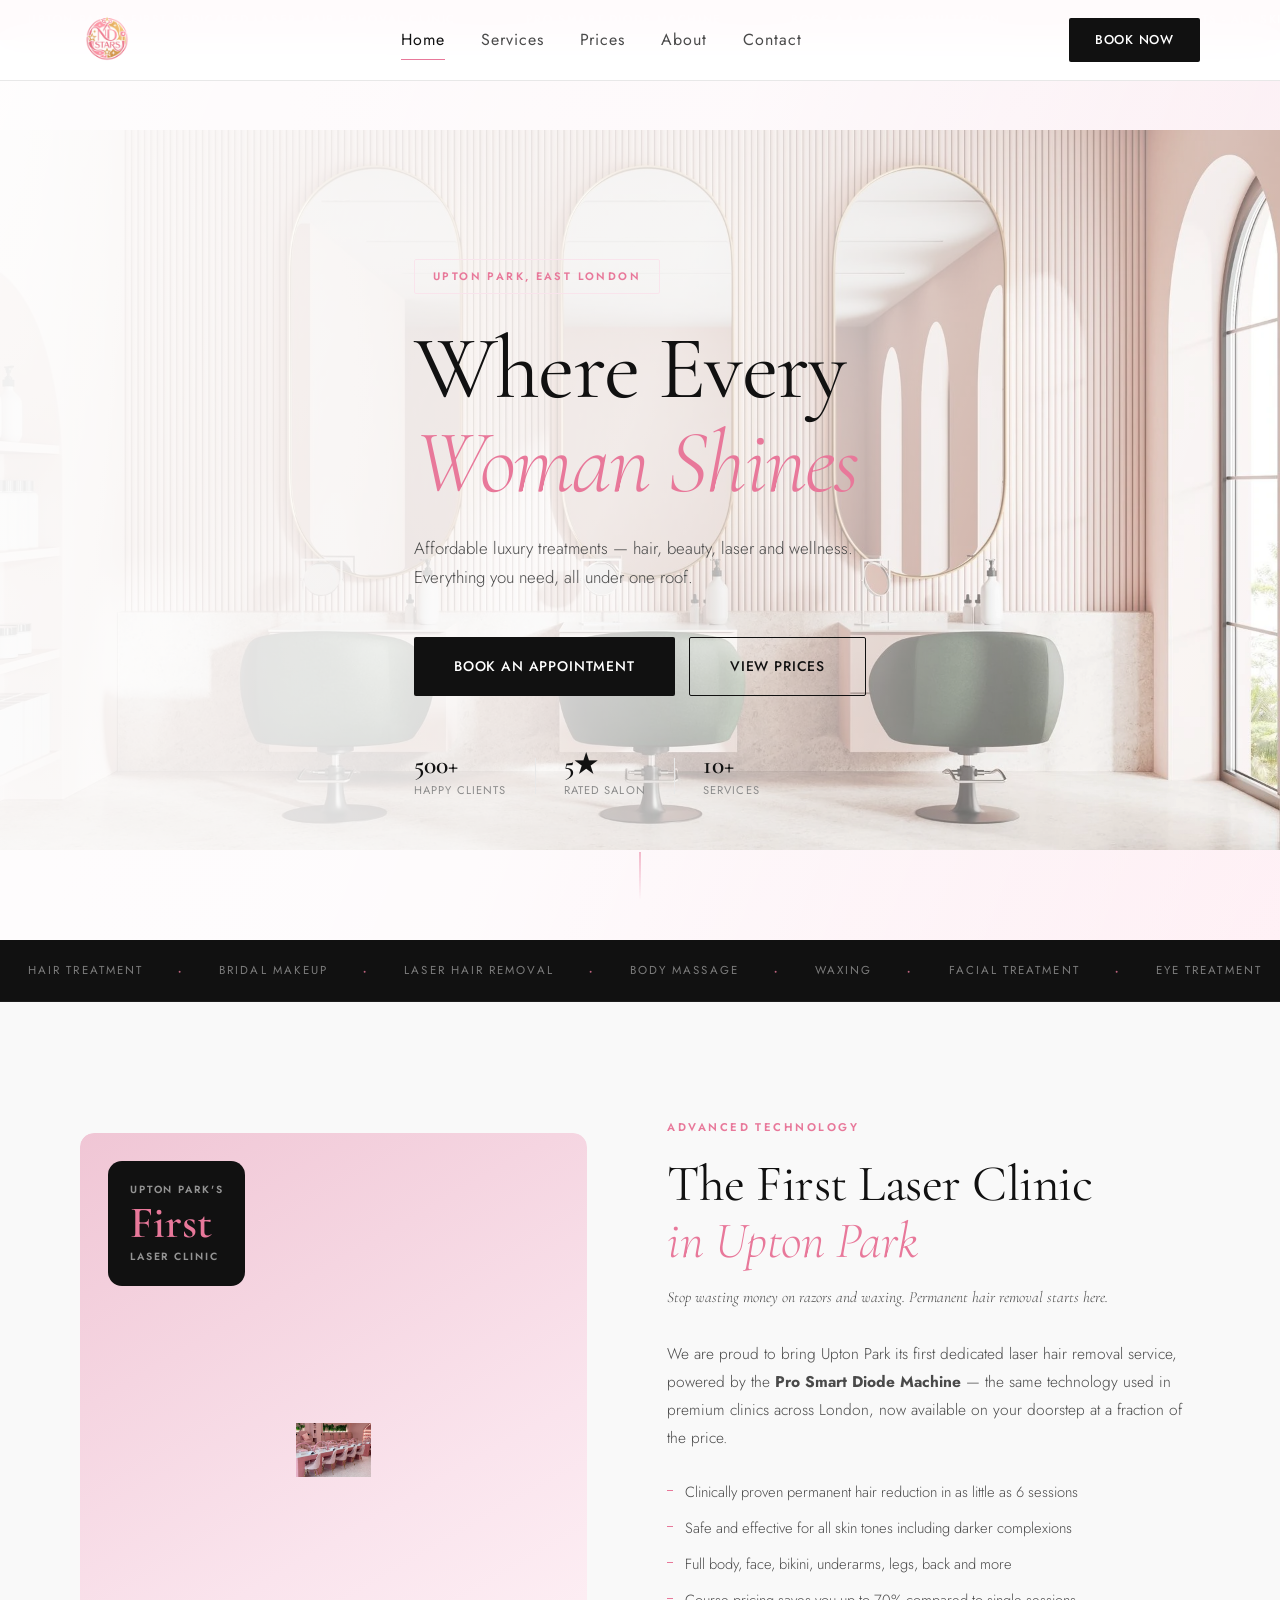
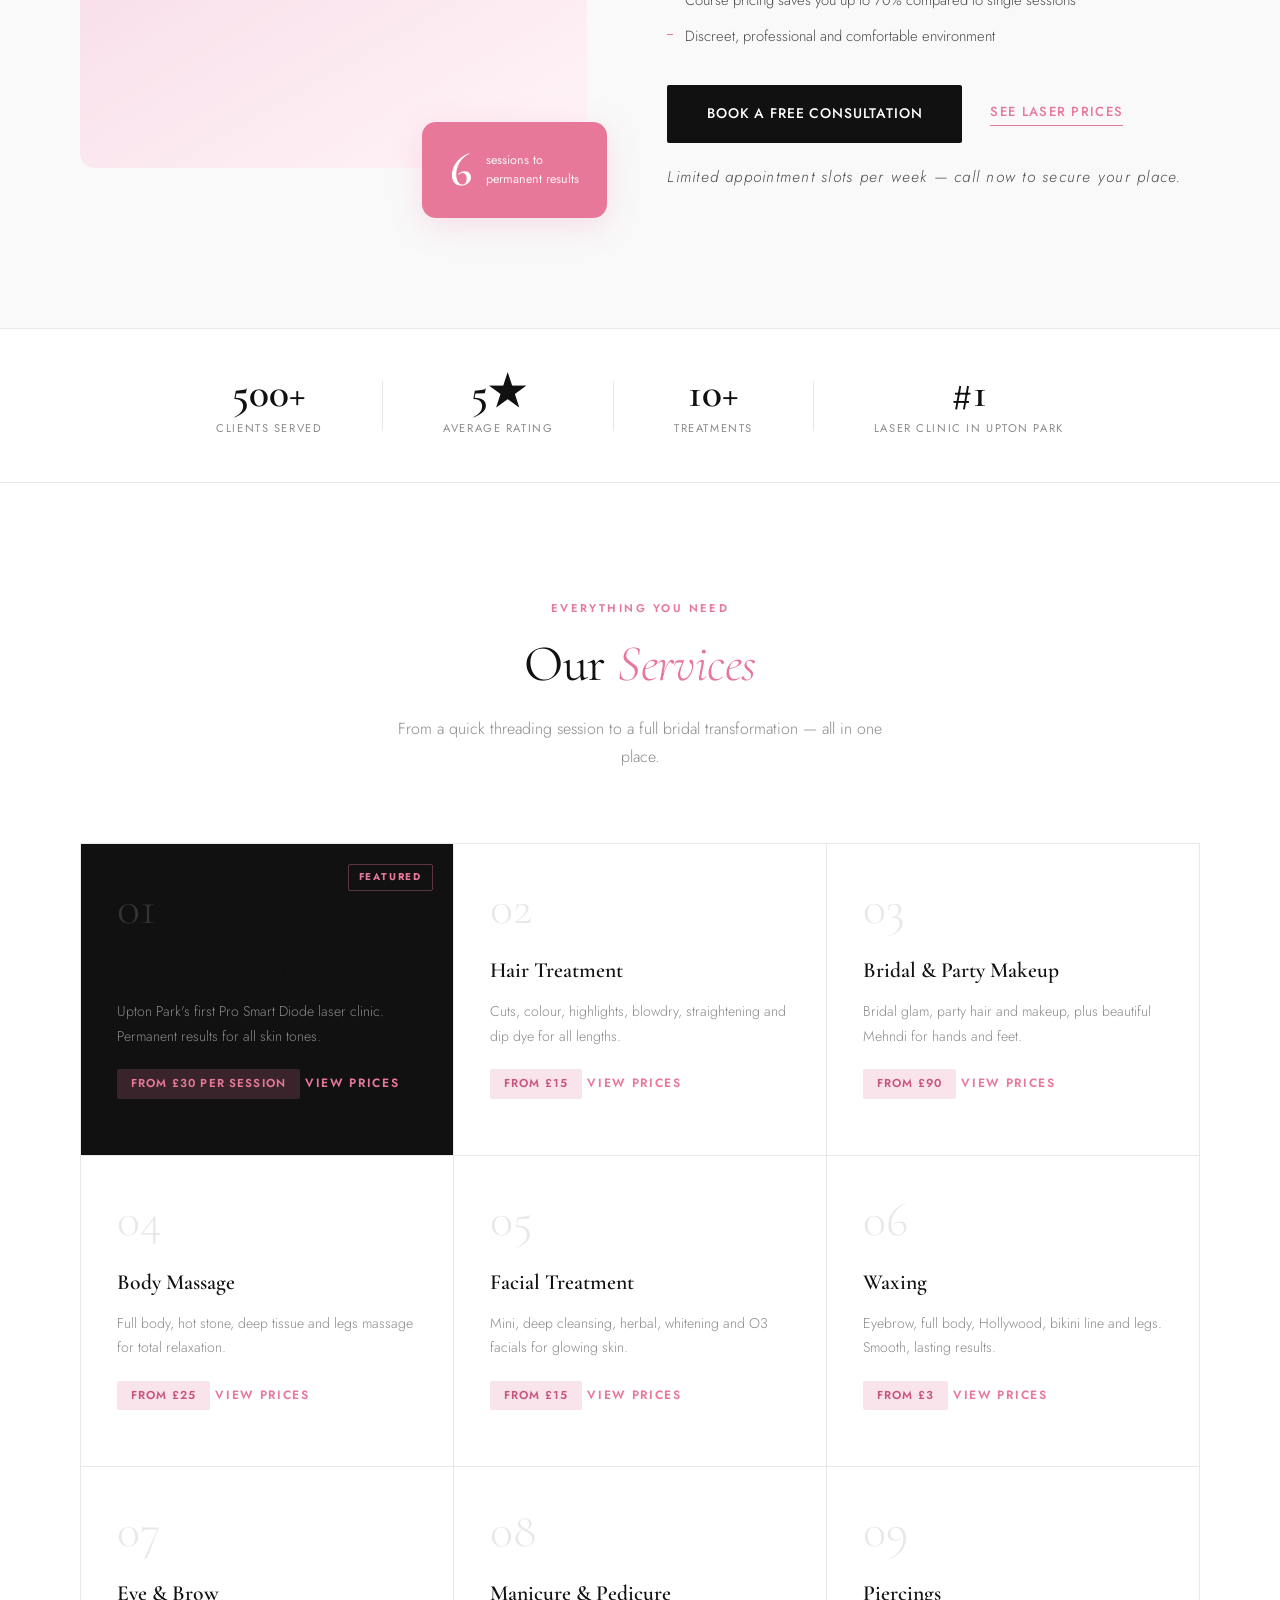
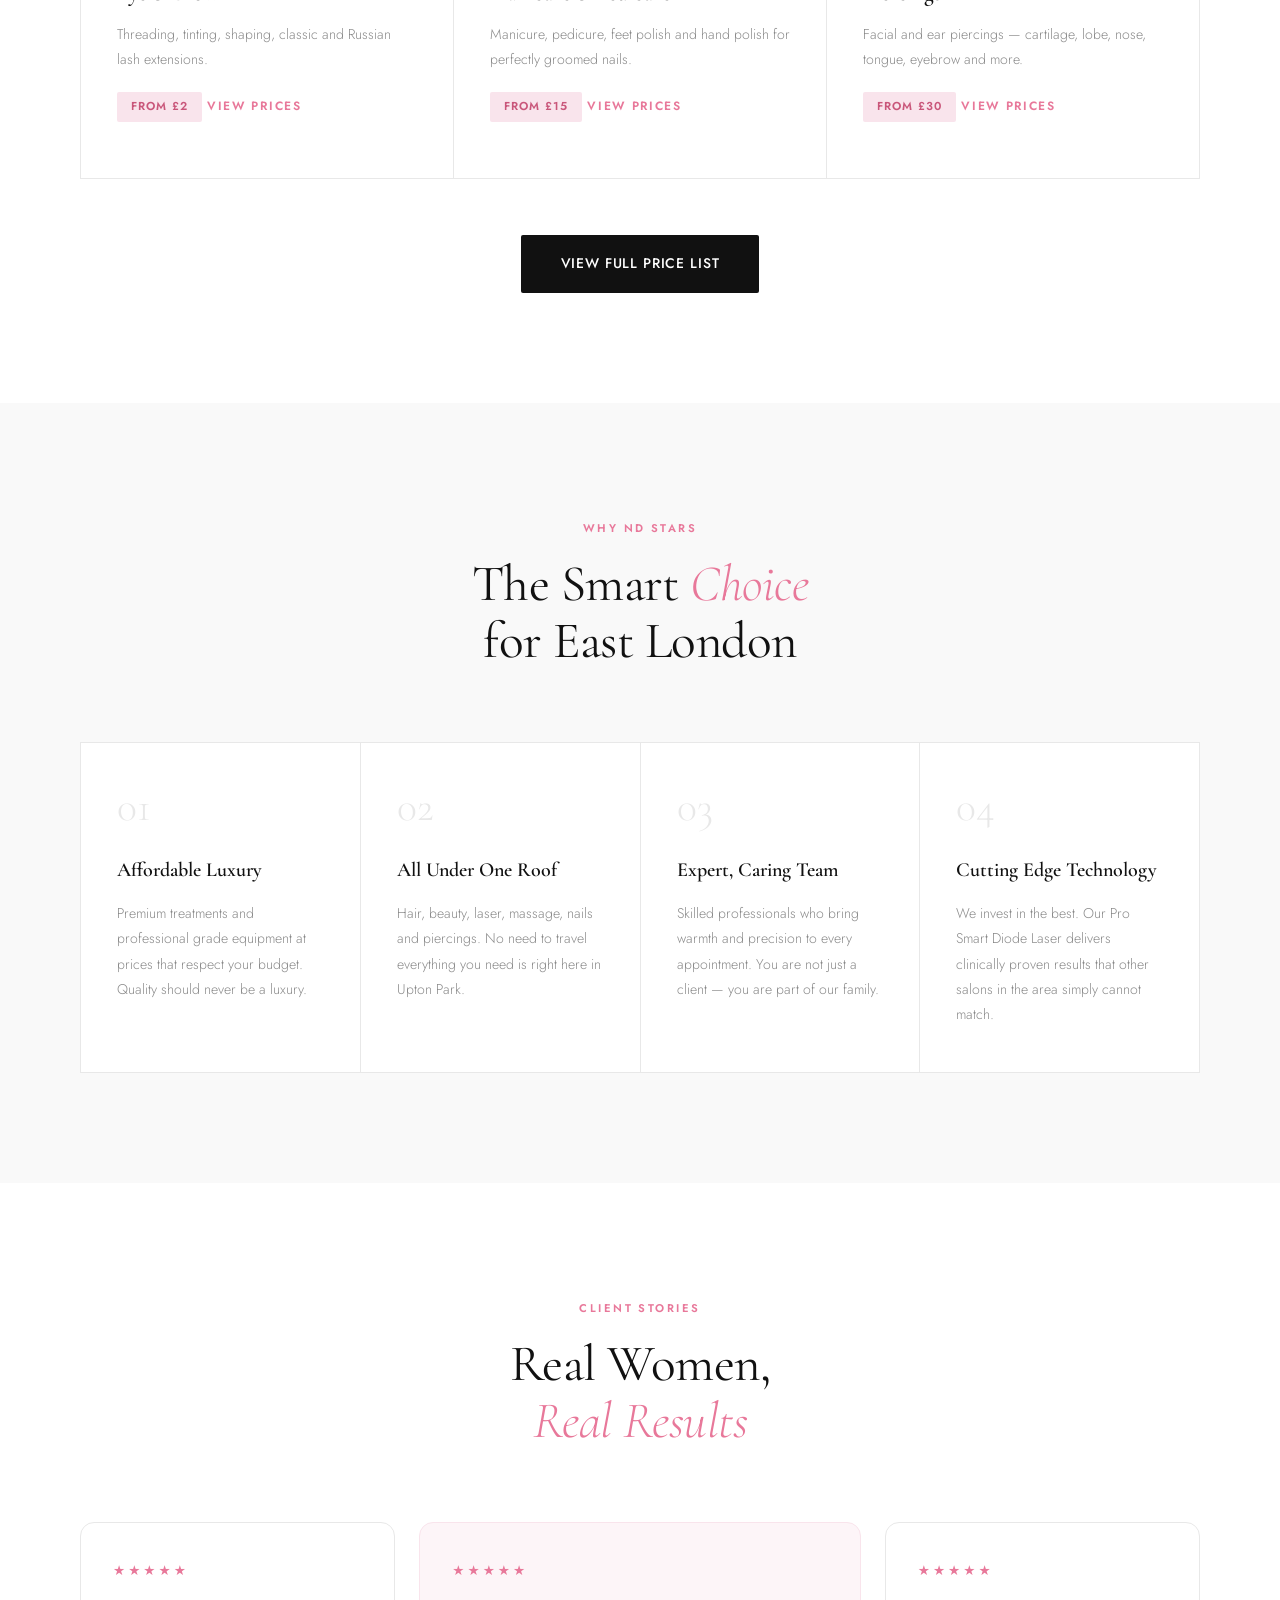
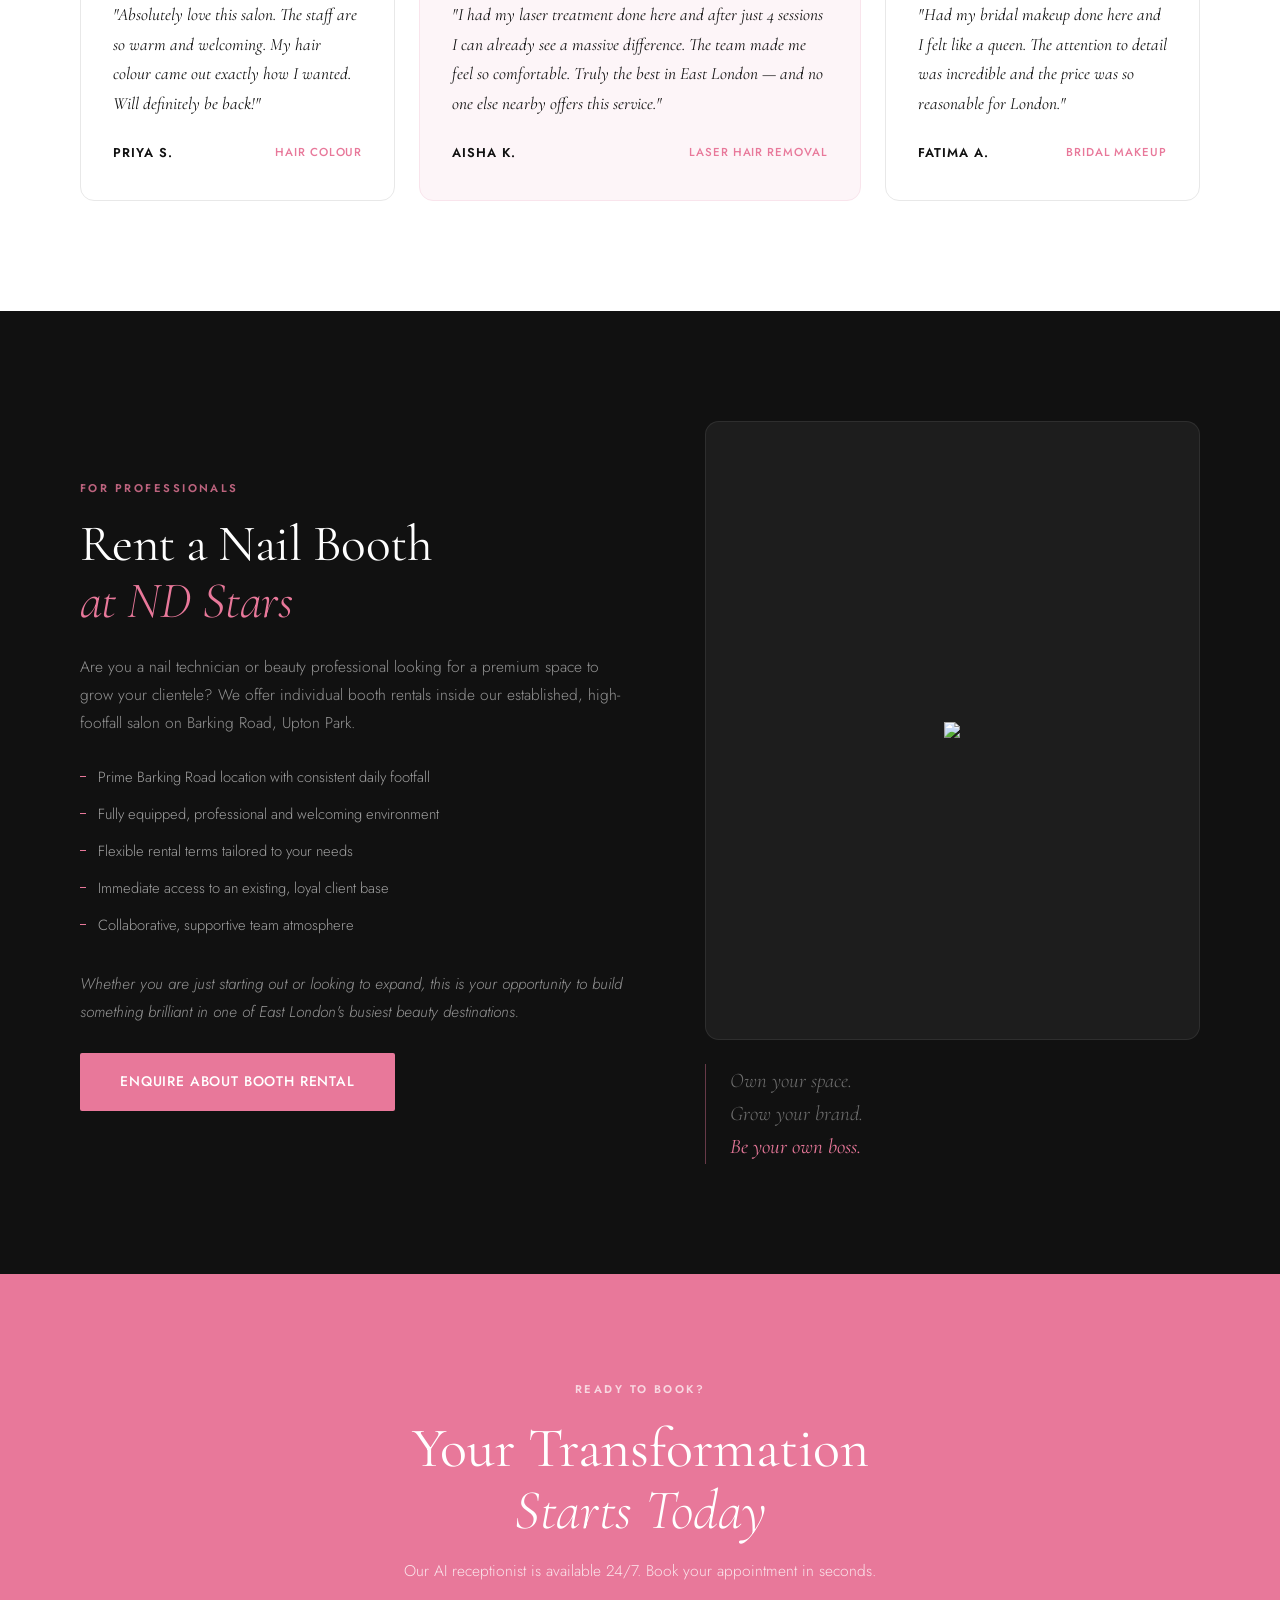
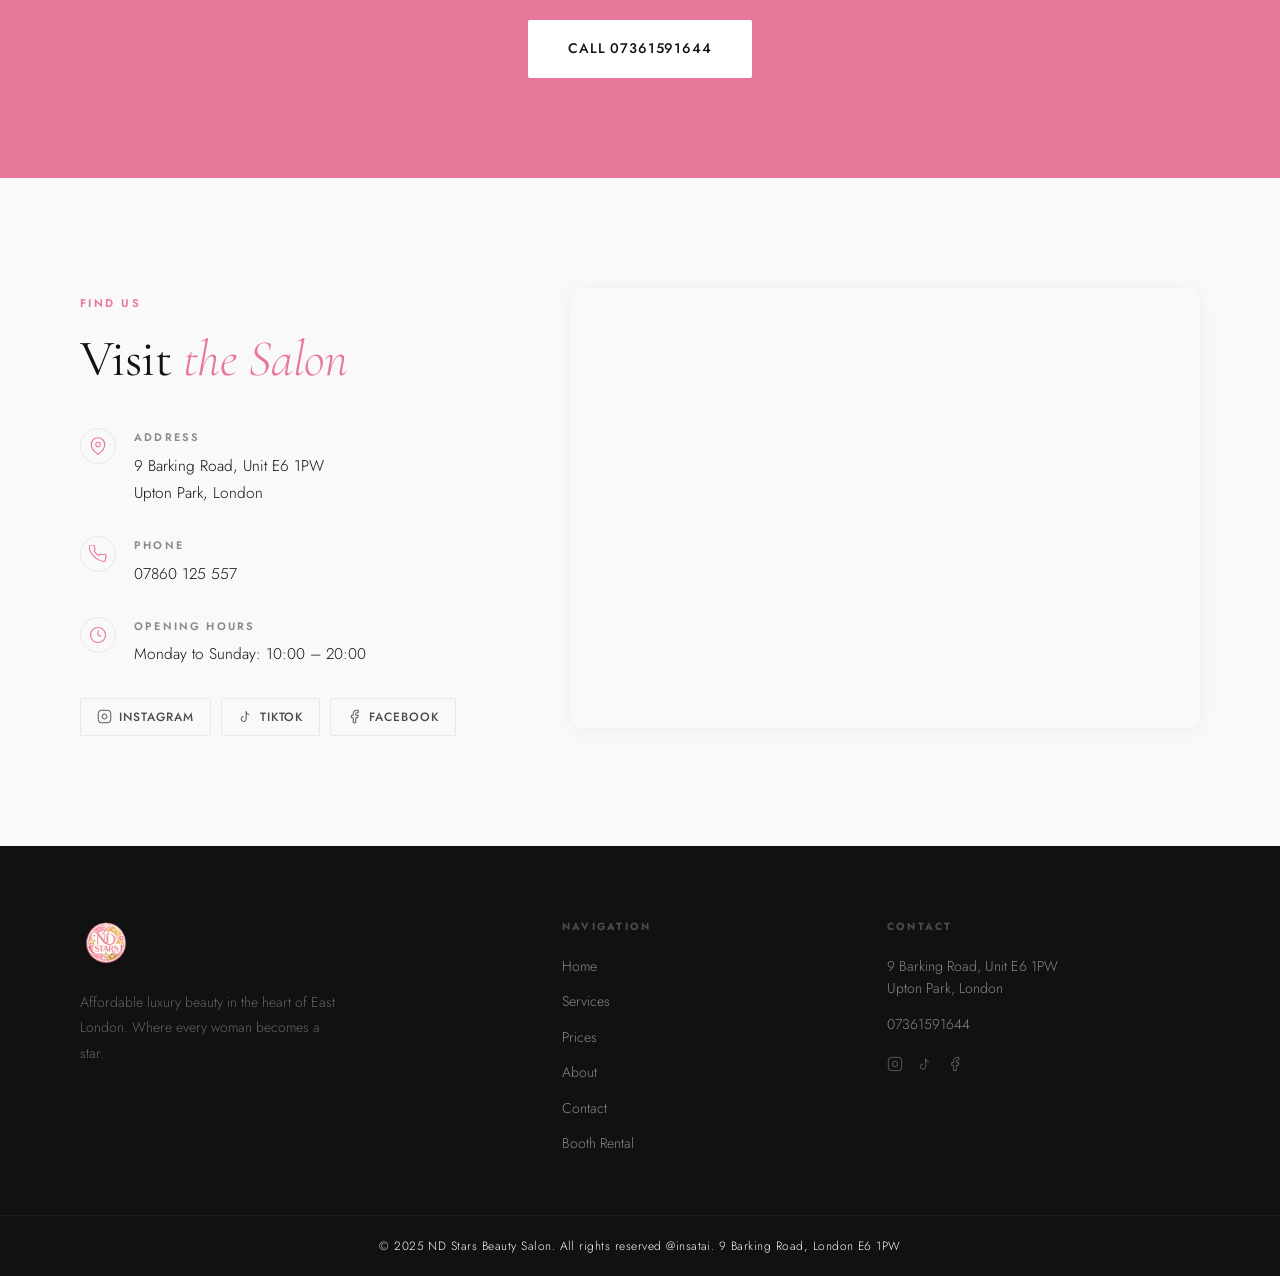
==== index.html @ 11c188d6 "first commit" ====
<!DOCTYPE html>
<html lang="en-GB">
<head>
  <meta charset="UTF-8" />
  <meta name="viewport" content="width=device-width, initial-scale=1.0" />
  <title>ND Stars Beauty Salon | Upton Park, London</title>
  <meta name="description" content="ND Stars Beauty Salon — Upton Park's first dedicated laser hair removal clinic. Affordable luxury hair, beauty and wellness in East London E6." />
  <link rel="preconnect" href="https://fonts.googleapis.com" />
  <link rel="preconnect" href="https://fonts.gstatic.com" crossorigin />
  <link href="https://fonts.googleapis.com/css2?family=Cormorant+Garamond:ital,wght@0,300;0,400;0,600;1,300;1,400&family=Jost:wght@300;400;500;600&display=swap" rel="stylesheet" />
  <link rel="stylesheet" href="style.css" />
</head>
<body>

  <!-- PROMO BAR -->
  <div class="promo-bar">
    <div class="promo-track">
      <span>Upton Park's First Dedicated Laser Hair Removal Clinic</span>
      <span class="dot">&#183;</span>
      <span>Pro Smart Diode Machine</span>
      <span class="dot">&#183;</span>
      <a href="#laser">Book a Laser Consultation</a>
      <span class="dot">&#183;</span>
      <span>Permanent Results - All Skin Tones</span>
      <span class="dot">&#183;</span>
      <span>Upton Park's First Dedicated Laser Hair Removal Clinic</span>
      <span class="dot">&#183;</span>
      <span>Pro Smart Diode Machine</span>
      <span class="dot">&#183;</span>
      <a href="#laser">Book a Laser Consultation</a>
      <span class="dot">&#183;</span>
      <span>Permanent Results — All Skin Tones</span>
      <span class="dot">&#183;</span>
    </div>
  </div>

  <!-- HEADER -->
  <header class="header" id="header">
    <div class="container header-inner">
      <a href="index.html" class="logo-link">
        <img src="ndlogo.png" alt="ND Stars Beauty Salon" class="logo-img" />
      </a>
      <nav class="nav" id="nav">
        <a href="index.html" class="nav-link active">Home</a>
        <a href="index.html#services" class="nav-link">Services</a>
        <a href="menu.html" class="nav-link">Prices</a>
        <a href="about.html" class="nav-link">About</a>
        <a href="index.html#contact" class="nav-link">Contact</a>
      </nav>
      <a href="tel:07361591644" class="btn btn-primary header-cta">Book Now</a>
      <button class="burger" id="burger" aria-label="Toggle menu">
        <span></span><span></span><span></span>
      </button>
    </div>
  </header>

  <!-- HERO -->
  <section class="hero" id="home">
    <div class="hero-bg">
      <div class="hero-placeholder">
        <img src="hero.jpg" />
      </div>
      <div class="hero-overlay"></div>
    </div>
    <div class="container hero-content">
      <div class="hero-badge animate-fade-up">Upton Park, East London</div>
      <h1 class="hero-title animate-fade-up" style="animation-delay:0.2s">
        Where Every<br /><em>Woman Shines</em>
      </h1>
      <p class="hero-sub animate-fade-up" style="animation-delay:0.38s">
        Affordable luxury treatments — hair, beauty, laser and wellness.<br />Everything you need, all under one roof.
      </p>
      <div class="hero-actions animate-fade-up" style="animation-delay:0.54s">
        <a href="tel:07860125557" class="btn btn-primary btn-lg">Book an Appointment</a>
        <a href="menu.html" class="btn btn-outline btn-lg">View Prices</a>
      </div>
      <div class="hero-trust animate-fade-up" style="animation-delay:0.7s">
        <div class="trust-item">
          <span class="trust-num">500+</span>
          <span class="trust-label">Happy Clients</span>
        </div>
        <div class="trust-line"></div>
        <div class="trust-item">
          <span class="trust-num">5&#9733;</span>
          <span class="trust-label">Rated Salon</span>
        </div>
        <div class="trust-line"></div>
        <div class="trust-item">
          <span class="trust-num">10+</span>
          <span class="trust-label">Services</span>
        </div>
      </div>
    </div>
    <div class="hero-scroll">
      <div class="hero-scroll-line"></div>
    </div>
  </section>

  <!-- TICKER -->
  <div class="ticker">
    <div class="ticker-track">
      <span>Hair Treatment</span><span class="t-sep">&#183;</span>
      <span>Bridal Makeup</span><span class="t-sep">&#183;</span>
      <span>Laser Hair Removal</span><span class="t-sep">&#183;</span>
      <span>Body Massage</span><span class="t-sep">&#183;</span>
      <span>Waxing</span><span class="t-sep">&#183;</span>
      <span>Facial Treatment</span><span class="t-sep">&#183;</span>
      <span>Eye Treatment</span><span class="t-sep">&#183;</span>
      <span>Piercings</span><span class="t-sep">&#183;</span>
      <span>Manicure &amp; Pedicure</span><span class="t-sep">&#183;</span>
      <span>Hair Treatment</span><span class="t-sep">&#183;</span>
      <span>Bridal Makeup</span><span class="t-sep">&#183;</span>
      <span>Laser Hair Removal</span><span class="t-sep">&#183;</span>
      <span>Body Massage</span><span class="t-sep">&#183;</span>
      <span>Waxing</span><span class="t-sep">&#183;</span>
      <span>Facial Treatment</span><span class="t-sep">&#183;</span>
      <span>Eye Treatment</span><span class="t-sep">&#183;</span>
      <span>Piercings</span><span class="t-sep">&#183;</span>
      <span>Manicure &amp; Pedicure</span><span class="t-sep">&#183;</span>
    </div>
  </div>

  <!-- LASER FEATURE -->
  <section class="laser-feature section-gap" id="laser">
    <div class="container laser-grid">
      <div class="laser-visual reveal">
        <div class="laser-img-wrap">
          <div class="laser-placeholder">
             <img src="booth.jpeg" alt="ND Stars Beauty Salon" class="logo-img" />
          </div>
          <div class="laser-float-badge">
            <span class="lfb-top">Upton Park's</span>
            <span class="lfb-main">First</span>
            <span class="lfb-btm">Laser Clinic</span>
          </div>
        </div>
        <div class="laser-float-stat reveal" style="animation-delay:0.3s">
          <span class="lfs-num">6</span>
          <span class="lfs-text">sessions to<br />permanent results</span>
        </div>
      </div>
      <div class="laser-text reveal" style="animation-delay:0.15s">
        <span class="eyebrow">Advanced Technology</span>
        <h2 class="section-title">The First Laser Clinic<br /><em>in Upton Park</em></h2>
        <p class="laser-hook">Stop wasting money on razors and waxing. Permanent hair removal starts here.</p>
        <p>We are proud to bring Upton Park its first dedicated laser hair removal service, powered by the <strong>Pro Smart Diode Machine</strong> — the same technology used in premium clinics across London, now available on your doorstep at a fraction of the price.</p>
        <ul class="laser-benefits">
          <li>Clinically proven permanent hair reduction in as little as 6 sessions</li>
          <li>Safe and effective for all skin tones including darker complexions</li>
          <li>Full body, face, bikini, underarms, legs, back and more</li>
          <li>Course pricing saves you up to 70% compared to single sessions</li>
          <li>Discreet, professional and comfortable environment</li>
        </ul>
        <div class="laser-cta-row">
          <a href="tel:07860125557" class="btn btn-primary btn-lg">Book a Free Consultation</a>
          <a href="menu.html" class="btn btn-ghost">See Laser Prices</a>
        </div>
        <p class="laser-urgency">Limited appointment slots per week — call now to secure your place.</p>
      </div>
    </div>
  </section>

  <!-- PROOF STRIP -->
  <div class="proof-strip">
    <div class="container proof-inner">
      <div class="proof-item reveal"><span class="proof-num">500+</span><span class="proof-label">Clients Served</span></div>
      <div class="proof-line"></div>
      <div class="proof-item reveal" style="animation-delay:0.1s"><span class="proof-num">5&#9733;</span><span class="proof-label">Average Rating</span></div>
      <div class="proof-line"></div>
      <div class="proof-item reveal" style="animation-delay:0.2s"><span class="proof-num">10+</span><span class="proof-label">Treatments</span></div>
      <div class="proof-line"></div>
      <div class="proof-item reveal" style="animation-delay:0.3s"><span class="proof-num">#1</span><span class="proof-label">Laser Clinic in Upton Park</span></div>
    </div>
  </div>

  <!-- SERVICES -->
  <section class="services section-gap" id="services">
    <div class="container">
      <div class="section-header reveal">
        <span class="eyebrow">Everything You Need</span>
        <h2 class="section-title">Our <em>Services</em></h2>
        <p class="section-desc">From a quick threading session to a full bridal transformation — all in one place.</p>
      </div>
      <div class="services-grid">
        <div class="service-card service-card--featured reveal">
          <div class="sc-number">01</div>
          <h3>Laser Hair Removal</h3>
          <p>Upton Park's first Pro Smart Diode laser clinic. Permanent results for all skin tones.</p>
          <span class="price-from">From £30 per session</span>
          <a href="menu.html" class="card-link">View Prices</a>
          <div class="sc-tag">Featured</div>
        </div>
        <div class="service-card reveal" style="animation-delay:0.07s">
          <div class="sc-number">02</div>
          <h3>Hair Treatment</h3>
          <p>Cuts, colour, highlights, blowdry, straightening and dip dye for all lengths.</p>
          <span class="price-from">From £15</span>
          <a href="menu.html" class="card-link">View Prices</a>
        </div>
        <div class="service-card reveal" style="animation-delay:0.14s">
          <div class="sc-number">03</div>
          <h3>Bridal &amp; Party Makeup</h3>
          <p>Bridal glam, party hair and makeup, plus beautiful Mehndi for hands and feet.</p>
          <span class="price-from">From £90</span>
          <a href="menu.html" class="card-link">View Prices</a>
        </div>
        <div class="service-card reveal" style="animation-delay:0.21s">
          <div class="sc-number">04</div>
          <h3>Body Massage</h3>
          <p>Full body, hot stone, deep tissue and legs massage for total relaxation.</p>
          <span class="price-from">From £25</span>
          <a href="menu.html" class="card-link">View Prices</a>
        </div>
        <div class="service-card reveal" style="animation-delay:0.28s">
          <div class="sc-number">05</div>
          <h3>Facial Treatment</h3>
          <p>Mini, deep cleansing, herbal, whitening and O3 facials for glowing skin.</p>
          <span class="price-from">From £15</span>
          <a href="menu.html" class="card-link">View Prices</a>
        </div>
        <div class="service-card reveal" style="animation-delay:0.35s">
          <div class="sc-number">06</div>
          <h3>Waxing</h3>
          <p>Eyebrow, full body, Hollywood, bikini line and legs. Smooth, lasting results.</p>
          <span class="price-from">From £3</span>
          <a href="menu.html" class="card-link">View Prices</a>
        </div>
        <div class="service-card reveal" style="animation-delay:0.42s">
          <div class="sc-number">07</div>
          <h3>Eye &amp; Brow</h3>
          <p>Threading, tinting, shaping, classic and Russian lash extensions.</p>
          <span class="price-from">From £2</span>
          <a href="menu.html" class="card-link">View Prices</a>
        </div>
        <div class="service-card reveal" style="animation-delay:0.49s">
          <div class="sc-number">08</div>
          <h3>Manicure &amp; Pedicure</h3>
          <p>Manicure, pedicure, feet polish and hand polish for perfectly groomed nails.</p>
          <span class="price-from">From £15</span>
          <a href="menu.html" class="card-link">View Prices</a>
        </div>
        <div class="service-card reveal" style="animation-delay:0.56s">
          <div class="sc-number">09</div>
          <h3>Piercings</h3>
          <p>Facial and ear piercings — cartilage, lobe, nose, tongue, eyebrow and more.</p>
          <span class="price-from">From £30</span>
          <a href="menu.html" class="card-link">View Prices</a>
        </div>
      </div>
      <div class="services-cta reveal">
        <a href="menu.html" class="btn btn-primary btn-lg">View Full Price List</a>
      </div>
    </div>
  </section>

  <!-- WHY US -->
  <section class="why-us section-gap">
    <div class="container">
      <div class="section-header reveal">
        <span class="eyebrow">Why ND Stars</span>
        <h2 class="section-title">The Smart <em>Choice</em><br />for East London</h2>
      </div>
      <div class="why-grid">
        <div class="why-card reveal">
          <div class="why-num">01</div>
          <h3>Affordable Luxury</h3>
          <p>Premium treatments and professional grade equipment at prices that respect your budget. Quality should never be a luxury.</p>
        </div>
        <div class="why-card reveal" style="animation-delay:0.1s">
          <div class="why-num">02</div>
          <h3>All Under One Roof</h3>
          <p>Hair, beauty, laser, massage, nails and piercings. No need to travel everything you need is right here in Upton Park.</p>
        </div>
        <div class="why-card reveal" style="animation-delay:0.2s">
          <div class="why-num">03</div>
          <h3>Expert, Caring Team</h3>
          <p>Skilled professionals who bring warmth and precision to every appointment. You are not just a client — you are part of our family.</p>
        </div>
        <div class="why-card reveal" style="animation-delay:0.3s">
          <div class="why-num">04</div>
          <h3>Cutting Edge Technology</h3>
          <p>We invest in the best. Our Pro Smart Diode Laser delivers clinically proven results that other salons in the area simply cannot match.</p>
        </div>
      </div>
    </div>
  </section>

  <!-- TESTIMONIALS -->
  <section class="testimonials section-gap">
    <div class="container">
      <div class="section-header reveal">
        <span class="eyebrow">Client Stories</span>
        <h2 class="section-title">Real Women,<br /><em>Real Results</em></h2>
      </div>
      <div class="testi-grid">
        <div class="testi-card reveal">
          <div class="testi-stars">&#9733;&#9733;&#9733;&#9733;&#9733;</div>
          <p>"Absolutely love this salon. The staff are so warm and welcoming. My hair colour came out exactly how I wanted. Will definitely be back!"</p>
          <div class="testi-foot">
            <span class="testi-name">Priya S.</span>
            <span class="testi-service">Hair Colour</span>
          </div>
        </div>
        <div class="testi-card testi-card--lg reveal" style="animation-delay:0.12s">
          <div class="testi-stars">&#9733;&#9733;&#9733;&#9733;&#9733;</div>
          <p>"I had my laser treatment done here and after just 4 sessions I can already see a massive difference. The team made me feel so comfortable. Truly the best in East London — and no one else nearby offers this service."</p>
          <div class="testi-foot">
            <span class="testi-name">Aisha K.</span>
            <span class="testi-service">Laser Hair Removal</span>
          </div>
        </div>
        <div class="testi-card reveal" style="animation-delay:0.24s">
          <div class="testi-stars">&#9733;&#9733;&#9733;&#9733;&#9733;</div>
          <p>"Had my bridal makeup done here and I felt like a queen. The attention to detail was incredible and the price was so reasonable for London."</p>
          <div class="testi-foot">
            <span class="testi-name">Fatima A.</span>
            <span class="testi-service">Bridal Makeup</span>
          </div>
        </div>
      </div>
    </div>
  </section>

  <!-- BOOTH RENTAL -->
  <section class="booth-rental section-gap" id="booth-rental">
    <div class="container">
      <div class="booth-wrap">
        <div class="booth-text reveal">
          <span class="eyebrow">For Professionals</span>
          <h2 class="section-title">Rent a Nail Booth<br /><em>at ND Stars</em></h2>
          <p>Are you a nail technician or beauty professional looking for a premium space to grow your clientele? We offer individual booth rentals inside our established, high-footfall salon on Barking Road, Upton Park.</p>
          <ul class="booth-list">
            <li>Prime Barking Road location with consistent daily footfall</li>
            <li>Fully equipped, professional and welcoming environment</li>
            <li>Flexible rental terms tailored to your needs</li>
            <li>Immediate access to an existing, loyal client base</li>
            <li>Collaborative, supportive team atmosphere</li>
          </ul>
          <p class="booth-note">Whether you are just starting out or looking to expand, this is your opportunity to build something brilliant in one of East London's busiest beauty destinations.</p>
          <a href="tel:07367374674" class="btn btn-primary btn-lg">Enquire About Booth Rental</a>
        </div>
        <div class="booth-visual reveal" style="animation-delay:0.2s">
          <div class="booth-img">
            <img src="booth.jpg" />
          </div>
          <div class="booth-quote">
            <p>Own your space.<br />Grow your brand.<br /><em>Be your own boss.</em></p>
          </div>
        </div>
      </div>
    </div>
  </section>

  <!-- CTA BANNER -->
  <section class="cta-banner">
    <div class="container cta-inner reveal">
      <span class="eyebrow eyebrow--light">Ready to Book?</span>
      <h2>Your Transformation<br /><em>Starts Today</em></h2>
      <p>Our AI receptionist is available 24/7. Book your appointment in seconds.</p>
      <a href="tel:07361591644" class="btn btn-white btn-lg">Call 07361591644</a>
    </div>
  </section>

  <!-- CONTACT -->
  <section class="contact section-gap" id="contact">
    <div class="container contact-grid">
      <div class="contact-info reveal">
        <span class="eyebrow">Find Us</span>
        <h2 class="section-title">Visit <em>the Salon</em></h2>
        <div class="contact-item">
          <div class="ci-icon"><svg width="18" height="18" viewBox="0 0 24 24" fill="none" stroke="currentColor" stroke-width="1.5"><path d="M21 10c0 7-9 13-9 13s-9-6-9-13a9 9 0 0118 0z"/><circle cx="12" cy="10" r="3"/></svg></div>
          <div><strong>Address</strong><span>9 Barking Road, Unit E6 1PW<br />Upton Park, London</span></div>
        </div>
        <div class="contact-item">
          <div class="ci-icon"><svg width="18" height="18" viewBox="0 0 24 24" fill="none" stroke="currentColor" stroke-width="1.5"><path d="M22 16.92v3a2 2 0 01-2.18 2 19.79 19.79 0 01-8.63-3.07A19.5 19.5 0 013.07 10.8 19.79 19.79 0 01.22 2.18 2 2 0 012.18 0h3a2 2 0 012 1.72c.127.96.361 1.903.7 2.81a2 2 0 01-.45 2.11L6.91 7.91a16 16 0 006.06 6.06l1.28-1.28a2 2 0 012.11-.45c.907.339 1.85.573 2.81.7A2 2 0 0122 16.92z"/></svg></div>
          <div><strong>Phone</strong><a href="tel:07361591644">07860 125 557</a></div>
        </div>
        <div class="contact-item">
          <div class="ci-icon"><svg width="18" height="18" viewBox="0 0 24 24" fill="none" stroke="currentColor" stroke-width="1.5"><circle cx="12" cy="12" r="10"/><polyline points="12 6 12 12 16 14"/></svg></div>
          <div><strong>Opening Hours</strong><span>Monday to Sunday: 10:00 – 20:00</span></div>
        </div>
        <div class="social-row">
          <a href="#" class="social-pill" aria-label="Instagram">
            <svg width="15" height="15" viewBox="0 0 24 24" fill="none" stroke="currentColor" stroke-width="1.5"><rect x="2" y="2" width="20" height="20" rx="5"/><path d="M16 11.37A4 4 0 1112.63 8 4 4 0 0116 11.37z"/><line x1="17.5" y1="6.5" x2="17.51" y2="6.5"/></svg>
            Instagram
          </a>
          <a href="#" class="social-pill" aria-label="TikTok">
            <svg width="15" height="15" viewBox="0 0 24 24" fill="none" stroke="currentColor" stroke-width="1.5"><path d="M9 12a4 4 0 104 4V4a5 5 0 005 5"/></svg>
            TikTok
          </a>
          <a href="#" class="social-pill" aria-label="Facebook">
            <svg width="15" height="15" viewBox="0 0 24 24" fill="none" stroke="currentColor" stroke-width="1.5"><path d="M18 2h-3a5 5 0 00-5 5v3H7v4h3v8h4v-8h3l1-4h-4V7a1 1 0 011-1h3z"/></svg>
            Facebook
          </a>
        </div>
      </div>
      <div class="map-wrap reveal" style="animation-delay:0.2s">
        <iframe src="https://www.google.com/maps/embed?pb=!1m18!1m12!1m3!1d2483.5!2d0.0386!3d51.5312!2m3!1f0!2f0!3f0!3m2!1i1024!2i768!4f13.1!3m3!1m2!1s0x47d8a7c29affffff%3A0x1!2s9+Barking+Rd%2C+London+E6+1PW!5e0!3m2!1sen!2suk!4v1" width="100%" height="100%" style="border:0;" allowfullscreen="" loading="lazy" referrerpolicy="no-referrer-when-downgrade" title="ND Stars Salon Location"></iframe>
      </div>
    </div>
  </section>

  <!-- FOOTER -->
  <footer class="footer">
    <div class="footer-top">
      <div class="container footer-inner">
        <div class="footer-brand">
          <img src="ndlogo.png" alt="ND Stars" class="footer-logo" />
          <p>Affordable luxury beauty in the heart of East London. Where every woman becomes a star.</p>
        </div>
        <div class="footer-col">
          <h4>Navigation</h4>
          <a href="index.html">Home</a>
          <a href="index.html#services">Services</a>
          <a href="menu.html">Prices</a>
          <a href="about.html">About</a>
          <a href="index.html#contact">Contact</a>
          <a href="index.html#booth-rental">Booth Rental</a>
        </div>
        <div class="footer-col">
          <h4>Contact</h4>
          <p>9 Barking Road, Unit E6 1PW<br />Upton Park, London</p>
          <a href="tel:07361591644">07361591644</a>
          <div class="footer-socials">
            <a href="#" aria-label="Instagram"><svg width="16" height="16" viewBox="0 0 24 24" fill="none" stroke="currentColor" stroke-width="1.5"><rect x="2" y="2" width="20" height="20" rx="5"/><path d="M16 11.37A4 4 0 1112.63 8 4 4 0 0116 11.37z"/><line x1="17.5" y1="6.5" x2="17.51" y2="6.5"/></svg></a>
            <a href="#" aria-label="TikTok"><svg width="16" height="16" viewBox="0 0 24 24" fill="none" stroke="currentColor" stroke-width="1.5"><path d="M9 12a4 4 0 104 4V4a5 5 0 005 5"/></svg></a>
            <a href="#" aria-label="Facebook"><svg width="16" height="16" viewBox="0 0 24 24" fill="none" stroke="currentColor" stroke-width="1.5"><path d="M18 2h-3a5 5 0 00-5 5v3H7v4h3v8h4v-8h3l1-4h-4V7a1 1 0 011-1h3z"/></svg></a>
          </div>
        </div>
      </div>
    </div>
    <div class="footer-bottom">
      <div class="container">
        <p>&#169; 2025 ND Stars Beauty Salon. All rights reserved <a href="https://insatai.com/">@insatai</a>. 9 Barking Road, London E6 1PW</p>
      </div>
    </div>
  </footer>

  <script src="main.js"></script>
</body>
</html>
---- style.css ----
/* ================================================
   ND Stars Beauty Salon — Stylesheet v2
   Modern · Minimal · Elegant
   ================================================ */

:root {
  --pink:        #E8789A;
  --pink-dark:   #C9567A;
  --pink-light:  #F9E4EC;
  --pink-pale:   #FDF5F8;
  --dark:        #111111;
  --mid:         #4A4A4A;
  --light:       #8A8A8A;
  --border:      #E8E8E8;
  --white:       #FFFFFF;
  --off:         #F9F9F9;

  --display: 'Cormorant Garamond', Georgia, serif;
  --body:    'Jost', system-ui, sans-serif;

  --mw: 1200px;
  --gap: 110px;
  --r: 14px;
  --trans: 0.4s cubic-bezier(0.4, 0, 0.2, 1);
  --shadow: 0 2px 20px rgba(0,0,0,0.05);
  --shadow-pink: 0 8px 32px rgba(232,120,154,0.2);
}

/* ===== RESET ===== */
*, *::before, *::after { box-sizing: border-box; margin: 0; padding: 0; }
html { scroll-behavior: smooth; -webkit-font-smoothing: antialiased; text-rendering: optimizeLegibility; }
body { font-family: var(--body); color: var(--dark); background: var(--white); line-height: 1.7; overflow-x: hidden; }
img { max-width: 100%; display: block; }
a { text-decoration: none; color: inherit; }
button { cursor: pointer; border: none; background: none; font-family: inherit; }
ul { list-style: none; }

.container { max-width: var(--mw); margin: 0 auto; padding: 0 40px; }
.section-gap { padding: var(--gap) 0; }

/* ===== TYPE ===== */
.eyebrow {
  display: inline-block;
  font-family: var(--body);
  font-size: 0.7rem;
  font-weight: 600;
  letter-spacing: 0.22em;
  text-transform: uppercase;
  color: var(--pink);
  margin-bottom: 18px;
}

.eyebrow--light { color: rgba(255,255,255,0.7); }

.section-title {
  font-family: var(--display);
  font-size: clamp(2.4rem, 4vw, 3.4rem);
  font-weight: 400;
  line-height: 1.12;
  color: var(--dark);
  margin-bottom: 22px;
  letter-spacing: -0.01em;
}

.section-title em {
  font-style: italic;
  font-weight: 300;
  color: var(--pink);
}

.section-desc {
  font-size: 1rem;
  color: var(--light);
  max-width: 520px;
  margin: 0 auto;
  font-weight: 300;
  line-height: 1.75;
}

.section-header { text-align: center; margin-bottom: 72px; }

/* ===== BUTTONS ===== */
.btn {
  display: inline-flex;
  align-items: center;
  gap: 8px;
  font-family: var(--body);
  font-size: 0.85rem;
  font-weight: 500;
  letter-spacing: 0.06em;
  text-transform: uppercase;
  border-radius: 2px;
  padding: 14px 32px;
  transition: var(--trans);
  white-space: nowrap;
}

.btn-primary {
  background: var(--dark);
  color: var(--white);
}

.btn-primary:hover {
  background: var(--pink);
  transform: translateY(-1px);
  box-shadow: var(--shadow-pink);
}

.btn-outline {
  background: transparent;
  color: var(--dark);
  border: 1px solid var(--dark);
}

.btn-outline:hover {
  background: var(--dark);
  color: var(--white);
  transform: translateY(-1px);
}

.btn-ghost {
  background: transparent;
  color: var(--pink);
  padding: 0;
  font-size: 0.82rem;
  letter-spacing: 0.1em;
  border-bottom: 1px solid currentColor;
  border-radius: 0;
  padding-bottom: 2px;
}

.btn-ghost:hover { color: var(--pink-dark); }

.btn-white {
  background: var(--white);
  color: var(--dark);
}

.btn-white:hover {
  background: var(--pink-light);
  transform: translateY(-1px);
}

.btn-lg { padding: 17px 40px; font-size: 0.87rem; }

/* ===== ANIMATIONS ===== */
@keyframes fadeUp {
  from { opacity: 0; transform: translateY(24px); }
  to   { opacity: 1; transform: translateY(0); }
}

@keyframes ticker {
  from { transform: translateX(0); }
  to   { transform: translateX(-50%); }
}

@keyframes promoscroll {
  from { transform: translateX(0); }
  to   { transform: translateX(-50%); }
}

.animate-fade-up {
  opacity: 0;
  animation: fadeUp 0.8s ease forwards;
}

.reveal {
  opacity: 0;
  transform: translateY(24px);
  transition: opacity 0.75s ease, transform 0.75s ease;
}

.reveal.visible {
  opacity: 1;
  transform: none;
}

/* ===== PROMO BAR ===== */
.promo-bar {
  background: var(--pink);
  overflow: hidden;
  padding: 10px 0;
}

.promo-track {
  display: flex;
  align-items: center;
  gap: 0;
  white-space: nowrap;
  animation: promoscroll 28s linear infinite;
  width: max-content;
}

.promo-track span,
.promo-track a {
  font-size: 0.72rem;
  font-weight: 500;
  letter-spacing: 0.14em;
  text-transform: uppercase;
  color: var(--white);
  padding: 0 28px;
}

.promo-track a { text-decoration: underline; text-underline-offset: 3px; }
.promo-track .dot { padding: 0 4px; opacity: 0.5; }

/* ===== HEADER ===== */
.header {
  position: fixed;
  top: 0; left: 0; right: 0;
  z-index: 100;
  background: rgba(255,255,255,0.97);
  backdrop-filter: blur(16px);
  -webkit-backdrop-filter: blur(16px);
  border-bottom: 1px solid var(--border);
  transition: box-shadow var(--trans);
}

.header.scrolled {
  box-shadow: 0 1px 24px rgba(0,0,0,0.06);
}

.header-inner {
  display: flex;
  align-items: center;
  justify-content: space-between;
  height: 80px;
  gap: 32px;
}

.logo-img {
  height: 54px;
  width: auto;
  object-fit: contain;
}

/* ===== NAV — larger, branded ===== */
.nav {
  display: flex;
  align-items: center;
  gap: 4px;
}

.nav-link {
  font-family: var(--body);
  font-size: 1rem;
  font-weight: 400;
  letter-spacing: 0.06em;
  color: var(--mid);
  padding: 8px 16px;
  border-radius: 2px;
  transition: var(--trans);
  position: relative;
}

.nav-link::after {
  content: '';
  position: absolute;
  bottom: 2px; left: 16px; right: 16px;
  height: 1px;
  background: var(--pink);
  transform: scaleX(0);
  transition: transform var(--trans);
  transform-origin: left;
}

.nav-link:hover,
.nav-link.active {
  color: var(--dark);
}

.nav-link:hover::after,
.nav-link.active::after {
  transform: scaleX(1);
}

.header-cta { font-size: 0.8rem; padding: 11px 26px; }

.burger {
  display: none;
  flex-direction: column;
  gap: 5px;
  width: 30px;
}

.burger span {
  display: block;
  height: 1.5px;
  background: var(--dark);
  transition: transform 0.35s cubic-bezier(0.4,0,0.2,1), opacity 0.25s ease;
  transform-origin: center;
}

/* ===== HERO ===== */
.hero {
  position: relative;
  min-height: 100vh;
  display: flex;
  align-items: center;
  overflow: hidden;
}

.hero-bg { position: absolute; inset: 0; }

.hero-placeholder {
  width: 100%; height: 100%;
  background: linear-gradient(135deg, #f3cdd9 0%, #fae8ef 50%, #fff0f5 100%);
  display: flex;
  flex-direction: column;
  align-items: center;
  justify-content: center;
  gap: 6px;
}

.hero-placeholder p {
  font-family: var(--display);
  font-size: 1.4rem;
  color: var(--mid);
  font-style: italic;
}

.hero-placeholder small {
  font-size: 0.75rem;
  color: var(--light);
  letter-spacing: 0.12em;
  text-transform: uppercase;
}

.hero-overlay {
  position: absolute; inset: 0;
  background: linear-gradient(
    110deg,
    rgba(255,255,255,0.96) 0%,
    rgba(255,255,255,0.82) 48%,
    rgba(255,255,255,0.05) 100%
  );
}

.hero-content {
  position: relative;
  z-index: 2;
  padding-top: 80px;
  max-width: 680px;
}

.hero-badge {
  display: inline-block;
  font-size: 0.68rem;
  font-weight: 600;
  letter-spacing: 0.22em;
  text-transform: uppercase;
  color: var(--pink);
  border: 1px solid var(--pink-light);
  padding: 7px 18px;
  margin-bottom: 28px;
  border-radius: 2px;
}

.hero-title {
  font-family: var(--display);
  font-size: clamp(3.4rem, 7vw, 6rem);
  font-weight: 400;
  line-height: 1.05;
  color: var(--dark);
  letter-spacing: -0.02em;
  margin-bottom: 24px;
}

.hero-title em {
  display: block;
  font-style: italic;
  font-weight: 300;
  color: var(--pink);
}

.hero-sub {
  font-size: 1.05rem;
  color: var(--mid);
  line-height: 1.75;
  margin-bottom: 44px;
  font-weight: 300;
}

.hero-actions { display: flex; gap: 14px; flex-wrap: wrap; margin-bottom: 56px; }

.hero-trust {
  display: flex;
  align-items: center;
  gap: 28px;
}

.trust-item { display: flex; flex-direction: column; gap: 3px; }

.trust-num {
  font-family: var(--display);
  font-size: 1.6rem;
  font-weight: 600;
  color: var(--dark);
  line-height: 1;
}

.trust-label {
  font-size: 0.7rem;
  color: var(--light);
  letter-spacing: 0.1em;
  text-transform: uppercase;
  font-weight: 400;
}

.trust-line {
  width: 1px;
  height: 36px;
  background: var(--border);
}

.hero-scroll {
  position: absolute;
  bottom: 40px; left: 50%;
  transform: translateX(-50%);
  z-index: 2;
}

.hero-scroll-line {
  width: 1px;
  height: 48px;
  background: linear-gradient(to bottom, var(--pink), transparent);
  margin: 0 auto;
  animation: scrollPulse 2.2s ease-in-out infinite;
}

@keyframes scrollPulse {
  0%, 100% { opacity: 0.3; }
  50% { opacity: 1; }
}

/* ===== TICKER ===== */
.ticker {
  background: var(--dark);
  overflow: hidden;
  padding: 16px 0;
  border-bottom: 1px solid rgba(255,255,255,0.05);
}

.ticker-track {
  display: flex;
  align-items: center;
  width: max-content;
  animation: ticker 32s linear infinite;
}

.ticker-track span {
  font-size: 0.72rem;
  font-weight: 400;
  letter-spacing: 0.18em;
  text-transform: uppercase;
  color: rgba(255,255,255,0.45);
  padding: 0 28px;
  white-space: nowrap;
}

.ticker-track .t-sep {
  color: var(--pink);
  opacity: 0.8;
  padding: 0 6px;
  font-size: 1.1rem;
}

/* ===== LASER FEATURE ===== */
.laser-feature { background: var(--off); }

.laser-grid {
  display: grid;
  grid-template-columns: 1fr 1.05fr;
  gap: 80px;
  align-items: center;
}

.laser-img-wrap {
  position: relative;
  border-radius: var(--r);
  overflow: hidden;
}

.laser-placeholder {
  width: 100%;
  aspect-ratio: 4/5;
  background: linear-gradient(150deg, #f0c6d5 0%, #fae4ed 60%, #fff5f8 100%);
  display: flex;
  flex-direction: column;
  align-items: center;
  justify-content: center;
  gap: 6px;
  border-radius: var(--r);
}

.laser-placeholder span {
  font-family: var(--display);
  font-size: 1.3rem;
  font-style: italic;
  color: var(--mid);
}

.laser-placeholder small {
  font-size: 0.7rem;
  color: var(--light);
  letter-spacing: 0.1em;
  text-transform: uppercase;
}

.laser-float-badge {
  position: absolute;
  top: 28px; left: 28px;
  background: var(--dark);
  color: var(--white);
  padding: 20px 22px;
  border-radius: var(--r);
  display: flex;
  flex-direction: column;
  gap: 2px;
}

.lfb-top, .lfb-btm {
  font-size: 0.65rem;
  font-weight: 600;
  letter-spacing: 0.18em;
  text-transform: uppercase;
  color: rgba(255,255,255,0.55);
}

.lfb-main {
  font-family: var(--display);
  font-size: 2.8rem;
  font-weight: 600;
  line-height: 1;
  color: var(--pink);
}

.laser-float-stat {
  position: absolute;
  bottom: -20px; right: -20px;
  background: var(--pink);
  color: var(--white);
  padding: 24px 28px;
  border-radius: var(--r);
  display: flex;
  align-items: center;
  gap: 14px;
  box-shadow: var(--shadow-pink);
}

.lfs-num {
  font-family: var(--display);
  font-size: 3rem;
  font-weight: 600;
  line-height: 1;
}

.lfs-text {
  font-size: 0.78rem;
  font-weight: 400;
  line-height: 1.5;
  opacity: 0.9;
}

.laser-visual { position: relative; padding-bottom: 30px; }

.laser-text .section-title { margin-bottom: 14px; }

.laser-hook {
  font-family: var(--display);
  font-size: 1.3rem;
  font-style: italic;
  color: var(--pink-dark);
  margin-bottom: 20px;
  font-weight: 400;
}

.laser-text > p {
  font-size: 0.97rem;
  color: var(--mid);
  line-height: 1.8;
  font-weight: 300;
  margin-bottom: 28px;
}

.laser-benefits {
  display: flex;
  flex-direction: column;
  gap: 11px;
  margin-bottom: 36px;
}

.laser-benefits li {
  font-size: 0.92rem;
  color: var(--mid);
  font-weight: 300;
  padding-left: 18px;
  position: relative;
}

.laser-benefits li::before {
  content: '';
  position: absolute;
  left: 0; top: 10px;
  width: 6px; height: 1px;
  background: var(--pink);
}

.laser-cta-row {
  display: flex;
  align-items: center;
  gap: 28px;
  flex-wrap: wrap;
  margin-bottom: 20px;
}

.laser-urgency {
  font-size: 0.78rem;
  color: var(--light);
  letter-spacing: 0.08em;
  font-style: italic;
}

/* ===== PROOF STRIP ===== */
.proof-strip {
  background: var(--white);
  border-top: 1px solid var(--border);
  border-bottom: 1px solid var(--border);
  padding: 44px 0;
}

.proof-inner {
  display: flex;
  align-items: center;
  justify-content: center;
  gap: 60px;
  flex-wrap: wrap;
}

.proof-item {
  display: flex;
  flex-direction: column;
  align-items: center;
  gap: 4px;
}

.proof-num {
  font-family: var(--display);
  font-size: 2.6rem;
  font-weight: 600;
  color: var(--dark);
  line-height: 1;
}

.proof-label {
  font-size: 0.7rem;
  color: var(--light);
  letter-spacing: 0.14em;
  text-transform: uppercase;
  font-weight: 400;
}

.proof-line {
  width: 1px;
  height: 50px;
  background: var(--border);
}

/* ===== SERVICES ===== */
.services { background: var(--white); }

.services-grid {
  display: grid;
  grid-template-columns: repeat(3, 1fr);
  gap: 1px;
  background: var(--border);
  border: 1px solid var(--border);
  margin-bottom: 56px;
}

.service-card {
  background: var(--white);
  padding: 40px 36px;
  position: relative;
  transition: var(--trans);
  overflow: hidden;
}

.service-card::before {
  content: '';
  position: absolute;
  inset: 0;
  background: var(--pink-pale);
  opacity: 0;
  transition: opacity var(--trans);
}

.service-card:hover::before { opacity: 1; }

.service-card--featured {
  background: var(--dark);
}

.service-card--featured::before {
  background: rgba(255,255,255,0.04);
}

.service-card--featured h3 { color: var(--white); }
.service-card--featured p { color: rgba(255,255,255,0.55); }
.service-card--featured .sc-number { color: rgba(255,255,255,0.15); }
.service-card--featured .price-from { background: rgba(232,120,154,0.18); color: var(--pink); }
.service-card--featured .card-link { color: var(--pink); }

.sc-number {
  font-family: var(--display);
  font-size: 3rem;
  font-weight: 300;
  color: var(--border);
  line-height: 1;
  margin-bottom: 20px;
  position: relative;
  z-index: 1;
  transition: color var(--trans);
}

.service-card:hover .sc-number { color: var(--pink-light); }

.service-card h3 {
  font-family: var(--display);
  font-size: 1.35rem;
  font-weight: 600;
  color: var(--dark);
  margin-bottom: 10px;
  position: relative;
  z-index: 1;
}

.service-card p {
  font-size: 0.88rem;
  color: var(--light);
  line-height: 1.75;
  margin-bottom: 20px;
  font-weight: 300;
  position: relative;
  z-index: 1;
}

.price-from {
  display: inline-block;
  font-size: 0.72rem;
  font-weight: 600;
  letter-spacing: 0.1em;
  text-transform: uppercase;
  background: var(--pink-light);
  color: var(--pink-dark);
  padding: 5px 14px;
  border-radius: 2px;
  margin-bottom: 16px;
  position: relative;
  z-index: 1;
}

.card-link {
  display: inline-block;
  font-size: 0.75rem;
  font-weight: 600;
  letter-spacing: 0.14em;
  text-transform: uppercase;
  color: var(--pink);
  border-bottom: 1px solid transparent;
  padding-bottom: 2px;
  transition: border-color var(--trans);
  position: relative;
  z-index: 1;
}

.card-link:hover { border-color: var(--pink); }

.sc-tag {
  position: absolute;
  top: 20px; right: 20px;
  font-size: 0.62rem;
  font-weight: 700;
  letter-spacing: 0.18em;
  text-transform: uppercase;
  color: var(--pink);
  border: 1px solid rgba(232,120,154,0.35);
  padding: 4px 10px;
  border-radius: 2px;
}

.services-cta { text-align: center; }

/* ===== WHY US ===== */
.why-us { background: var(--off); }

.why-grid {
  display: grid;
  grid-template-columns: repeat(4, 1fr);
  gap: 1px;
  background: var(--border);
  border: 1px solid var(--border);
}

.why-card {
  background: var(--white);
  padding: 44px 36px;
  transition: var(--trans);
}

.why-card:hover { background: var(--pink-pale); }

.why-num {
  font-family: var(--display);
  font-size: 2.6rem;
  font-weight: 300;
  color: var(--border);
  line-height: 1;
  margin-bottom: 24px;
  transition: color var(--trans);
}

.why-card:hover .why-num { color: var(--pink-light); }

.why-card h3 {
  font-family: var(--display);
  font-size: 1.25rem;
  font-weight: 600;
  color: var(--dark);
  margin-bottom: 14px;
}

.why-card p {
  font-size: 0.88rem;
  color: var(--light);
  line-height: 1.8;
  font-weight: 300;
}

/* ===== TESTIMONIALS ===== */
.testimonials { background: var(--white); }

.testi-grid {
  display: grid;
  grid-template-columns: 1fr 1.4fr 1fr;
  gap: 24px;
  align-items: start;
}

.testi-card {
  border: 1px solid var(--border);
  padding: 36px 32px;
  border-radius: var(--r);
  transition: var(--trans);
  background: var(--white);
}

.testi-card:hover {
  border-color: var(--pink-light);
  box-shadow: 0 4px 24px rgba(232,120,154,0.1);
  transform: translateY(-3px);
}

.testi-card--lg {
  background: var(--pink-pale);
  border-color: var(--pink-light);
}

.testi-stars {
  color: var(--pink);
  font-size: 0.85rem;
  letter-spacing: 3px;
  margin-bottom: 18px;
}

.testi-card p {
  font-family: var(--display);
  font-size: 1.08rem;
  font-style: italic;
  font-weight: 400;
  color: var(--dark);
  line-height: 1.7;
  margin-bottom: 24px;
}

.testi-foot {
  display: flex;
  align-items: center;
  justify-content: space-between;
  gap: 8px;
}

.testi-name {
  font-size: 0.8rem;
  font-weight: 600;
  color: var(--dark);
  letter-spacing: 0.08em;
  text-transform: uppercase;
}

.testi-service {
  font-size: 0.72rem;
  color: var(--pink);
  font-weight: 500;
  letter-spacing: 0.08em;
  text-transform: uppercase;
}

/* ===== BOOTH RENTAL ===== */
.booth-rental { background: var(--dark); }

.booth-wrap {
  display: grid;
  grid-template-columns: 1.1fr 1fr;
  gap: 80px;
  align-items: center;
}

.booth-text .eyebrow { color: rgba(232,120,154,0.8); }
.booth-text .section-title { color: var(--white); }
.booth-text .section-title em { color: var(--pink); }

.booth-text > p {
  font-size: 0.97rem;
  color: rgba(255,255,255,0.55);
  line-height: 1.8;
  font-weight: 300;
  margin-bottom: 28px;
}

.booth-list {
  display: flex;
  flex-direction: column;
  gap: 12px;
  margin-bottom: 32px;
}

.booth-list li {
  font-size: 0.92rem;
  color: rgba(255,255,255,0.6);
  font-weight: 300;
  padding-left: 18px;
  position: relative;
}

.booth-list li::before {
  content: '';
  position: absolute;
  left: 0; top: 11px;
  width: 6px; height: 1px;
  background: var(--pink);
}

.booth-note {
  font-size: 0.88rem;
  color: rgba(255,255,255,0.4);
  font-style: italic;
  margin-bottom: 32px;
  font-weight: 300;
}

.booth-text .btn-primary {
  background: var(--pink);
  color: var(--white);
}

.booth-text .btn-primary:hover {
  background: var(--pink-dark);
}

.booth-img {
  width: 100%;
  aspect-ratio: 4/5;
  background: rgba(255,255,255,0.05);
  border: 1px solid rgba(255,255,255,0.08);
  border-radius: var(--r);
  display: flex;
  flex-direction: column;
  align-items: center;
  justify-content: center;
  gap: 6px;
  margin-bottom: 24px;
}

.booth-img span {
  font-family: var(--display);
  font-size: 1.2rem;
  font-style: italic;
  color: rgba(255,255,255,0.35);
}

.booth-img small {
  font-size: 0.7rem;
  color: rgba(255,255,255,0.2);
  letter-spacing: 0.12em;
  text-transform: uppercase;
}

.booth-quote {
  border-left: 1px solid rgba(232,120,154,0.4);
  padding-left: 24px;
}

.booth-quote p {
  font-family: var(--display);
  font-size: 1.3rem;
  font-weight: 300;
  color: rgba(255,255,255,0.4);
  line-height: 1.6;
  font-style: italic;
}

.booth-quote em {
  font-style: italic;
  color: var(--pink);
  font-weight: 400;
}

/* ===== CTA BANNER ===== */
.cta-banner {
  background: var(--pink);
  padding: 100px 0;
}

.cta-inner {
  text-align: center;
  max-width: 580px;
  margin: 0 auto;
}

.cta-inner h2 {
  font-family: var(--display);
  font-size: clamp(2.2rem, 4.5vw, 3.5rem);
  font-weight: 400;
  color: var(--white);
  line-height: 1.12;
  margin-bottom: 16px;
}

.cta-inner h2 em { font-style: italic; font-weight: 300; }

.cta-inner p {
  font-size: 0.97rem;
  color: rgba(255,255,255,0.8);
  margin-bottom: 36px;
  font-weight: 300;
}

/* ===== CONTACT ===== */
.contact { background: var(--off); }

.contact-grid {
  display: grid;
  grid-template-columns: 1fr 1.5fr;
  gap: 72px;
  align-items: start;
}

.contact-info .section-title { margin-bottom: 40px; }

.contact-item {
  display: flex;
  gap: 18px;
  align-items: flex-start;
  margin-bottom: 30px;
}

.ci-icon {
  width: 36px; height: 36px;
  border: 1px solid var(--border);
  border-radius: 50%;
  display: flex;
  align-items: center;
  justify-content: center;
  flex-shrink: 0;
  color: var(--pink);
}

.contact-item strong {
  display: block;
  font-size: 0.68rem;
  font-weight: 600;
  letter-spacing: 0.2em;
  text-transform: uppercase;
  color: var(--light);
  margin-bottom: 5px;
}

.contact-item span, .contact-item a {
  font-size: 0.97rem;
  color: var(--dark);
  line-height: 1.6;
  font-weight: 300;
}

.contact-item a:hover { color: var(--pink); }

.social-row {
  display: flex;
  gap: 10px;
  flex-wrap: wrap;
  margin-top: 8px;
}

.social-pill {
  display: inline-flex;
  align-items: center;
  gap: 7px;
  font-size: 0.75rem;
  font-weight: 500;
  letter-spacing: 0.08em;
  text-transform: uppercase;
  color: var(--mid);
  border: 1px solid var(--border);
  padding: 8px 16px;
  border-radius: 2px;
  transition: var(--trans);
}

.social-pill:hover {
  border-color: var(--pink);
  color: var(--pink);
  background: var(--pink-pale);
}

.map-wrap {
  border-radius: var(--r);
  overflow: hidden;
  height: 440px;
  box-shadow: var(--shadow);
}

/* ===== FOOTER ===== */
.footer { background: var(--dark); }

.footer-top { padding: 72px 0 60px; border-bottom: 1px solid rgba(255,255,255,0.06); }

.footer-inner {
  display: grid;
  grid-template-columns: 1.6fr 1fr 1.2fr;
  gap: 64px;
}

.footer-logo {
  height: 52px;
  width: auto;
  object-fit: contain;
  margin-bottom: 20px;
}

.footer-brand p {
  font-size: 0.88rem;
  color: rgba(255,255,255,0.35);
  line-height: 1.8;
  max-width: 260px;
  font-weight: 300;
}

.footer-col {
  display: flex;
  flex-direction: column;
  gap: 13px;
}

.footer-col h4 {
  font-size: 0.65rem;
  font-weight: 700;
  letter-spacing: 0.22em;
  text-transform: uppercase;
  color: rgba(255,255,255,0.25);
  margin-bottom: 6px;
}

.footer-col a,
.footer-col p {
  font-size: 0.88rem;
  color: rgba(255,255,255,0.5);
  font-weight: 300;
  transition: color var(--trans);
  line-height: 1.6;
}

.footer-col a:hover { color: var(--pink); }

.footer-socials {
  display: flex;
  gap: 14px;
  margin-top: 8px;
}

.footer-socials a {
  color: rgba(255,255,255,0.3);
  transition: color var(--trans);
}

.footer-socials a:hover { color: var(--pink); }

/* ===== PAYMENT LOGOS ===== */
.footer-payments {
  padding: 24px 0;
  border-bottom: 1px solid rgba(255,255,255,0.05);
}

.payment-logos {
  display: flex;
  align-items: center;
  gap: 16px;
  flex-wrap: wrap;
}

.pay-badge {
  display: flex;
  align-items: center;
  justify-content: center;
  padding: 6px 10px;
  border-radius: 6px;
  background: rgba(255,255,255,0.04);
  border: 1px solid rgba(255,255,255,0.07);
  transition: var(--trans);
  height: 36px;
}

.pay-badge:hover { background: rgba(255,255,255,0.08); }

.footer-bottom { padding: 20px 0; }

.footer-bottom p {
  font-size: 0.75rem;
  color: rgb(255, 255, 255);
  text-align: center;
  letter-spacing: 0.04em;
  font-weight: 300;
}

/* ===== PAGE HERO ===== */
.page-hero {
  padding: 160px 0 80px;
  text-align: center;
  background: linear-gradient(180deg, var(--pink-pale) 0%, var(--white) 100%);
}

.page-hero-title {
  font-family: var(--display);
  font-size: clamp(3rem, 6vw, 5rem);
  font-weight: 400;
  color: var(--dark);
  margin-bottom: 14px;
  letter-spacing: -0.02em;
  line-height: 1.1;
}

.page-hero-title em {
  font-style: italic;
  font-weight: 300;
  color: var(--pink);
}

.page-hero p {
  font-size: 1rem;
  color: var(--light);
  font-weight: 300;
}

/* ===== TAB NAV ===== */
.tab-nav {
  position: sticky;
  top: 80px;
  z-index: 50;
  background: var(--white);
  border-bottom: 1px solid var(--border);
}

.tab-nav-inner {
  display: flex;
  gap: 0;
  overflow-x: auto;
  scrollbar-width: none;
}

.tab-nav-inner::-webkit-scrollbar { display: none; }

.tab-btn {
  font-family: var(--body);
  font-size: 0.78rem;
  font-weight: 500;
  letter-spacing: 0.1em;
  text-transform: uppercase;
  color: var(--light);
  padding: 18px 22px;
  white-space: nowrap;
  transition: var(--trans);
  border-bottom: 2px solid transparent;
  border-radius: 0;
}

.tab-btn:hover { color: var(--dark); }
.tab-btn.active { color: var(--pink); border-bottom-color: var(--pink); }

/* ===== MENU PAGE ===== */
.menu-main { background: var(--white); }
.tab-content { display: none; }
.tab-content.active { display: block; }

.menu-section-header { margin-bottom: 52px; }

.menu-section-header h2 {
  font-family: var(--display);
  font-size: clamp(2.2rem, 4vw, 3rem);
  font-weight: 400;
  color: var(--dark);
  margin-bottom: 6px;
}

.menu-section-header h2 em {
  font-style: italic;
  color: var(--pink);
  font-weight: 300;
}

.menu-note {
  font-size: 0.88rem;
  color: var(--light);
  margin-top: 10px;
  font-weight: 300;
}

/* ===== PRICE LIST ===== */
.price-list { max-width: 720px; }

.price-item {
  display: flex;
  align-items: baseline;
  justify-content: space-between;
  padding: 16px 0;
  border-bottom: 1px solid var(--border);
  gap: 24px;
  transition: padding-left var(--trans);
}

.price-item:first-child { border-top: 1px solid var(--border); }

.price-item:hover { padding-left: 8px; }

.price-item span:first-child {
  font-size: 0.95rem;
  color: var(--mid);
  font-weight: 300;
  flex: 1;
}

.price-item span:last-child:not(.dual-price) {
  font-family: var(--display);
  font-size: 1.1rem;
  font-weight: 600;
  color: var(--dark);
  white-space: nowrap;
}

.price-item.highlight span:last-child:not(.dual-price) { color: var(--pink); }

.price-item.highlight {
  padding-left: 12px;
  border-left: 2px solid var(--pink);
}

/* LASER DUAL */
.price-item.header-row {
  background: var(--off);
  padding: 10px 12px;
  border-radius: 4px;
  margin-bottom: 4px;
}

.price-item.header-row span:first-child {
  font-size: 0.68rem;
  font-weight: 700;
  letter-spacing: 0.16em;
  text-transform: uppercase;
  color: var(--light);
}

.dual-price {
  display: flex;
  gap: 48px;
  text-align: right;
}

.dual-price em {
  font-style: normal;
  font-family: var(--display);
  font-size: 1.05rem;
  font-weight: 600;
  color: var(--dark);
  min-width: 56px;
}

.price-item.header-row .dual-price em {
  font-family: var(--body);
  font-size: 0.68rem;
  font-weight: 700;
  color: var(--light);
  letter-spacing: 0.12em;
  text-transform: uppercase;
}

/* PIERCINGS */
.piercing-grid {
  display: grid;
  grid-template-columns: 1fr 1fr;
  gap: 60px;
}

.price-category h3 {
  font-family: var(--display);
  font-size: 1.6rem;
  font-weight: 400;
  color: var(--dark);
  margin-bottom: 28px;
}

.price-category h3 em {
  font-style: italic;
  color: var(--pink);
  font-weight: 300;
}

/* ===== ABOUT ===== */
.about-body { background: var(--white); }

.about-grid {
  display: grid;
  grid-template-columns: 1fr 1.1fr;
  gap: 80px;
  align-items: start;
}

.about-img-wrap { position: relative; }

.about-img-placeholder {
  width: 100%;
  aspect-ratio: 4/5;
  background: linear-gradient(160deg, var(--pink-light) 0%, var(--pink-pale) 100%);
  border-radius: var(--r);
  display: flex;
  flex-direction: column;
  align-items: center;
  justify-content: center;
  gap: 8px;
}

.about-img-placeholder span {
  font-family: var(--display);
  font-size: 1.3rem;
  color: var(--mid);
  font-style: italic;
}

.about-img-placeholder small {
  font-size: 0.72rem;
  color: var(--light);
  letter-spacing: 0.1em;
  text-transform: uppercase;
}

.about-accent-box {
  position: absolute;
  bottom: -20px; right: -20px;
  background: var(--white);
  border: 1px solid var(--border);
  border-radius: var(--r);
  padding: 22px 26px;
  box-shadow: var(--shadow);
  display: flex;
  flex-direction: column;
  gap: 4px;
  min-width: 150px;
}

.about-text { padding-top: 8px; }

.about-text > p {
  font-size: 0.97rem;
  color: var(--mid);
  line-height: 1.85;
  font-weight: 300;
  margin-bottom: 18px;
}

.about-values { margin-top: 40px; display: flex; flex-direction: column; gap: 26px; }

.value-item {
  display: flex;
  gap: 16px;
  align-items: flex-start;
}

.value-icon {
  width: 6px; height: 6px;
  background: var(--pink);
  border-radius: 50%;
  flex-shrink: 0;
  margin-top: 8px;
}

.value-item strong {
  display: block;
  font-size: 0.92rem;
  font-weight: 600;
  color: var(--dark);
  margin-bottom: 4px;
}

.value-item p {
  font-size: 0.88rem;
  color: var(--light);
  margin: 0;
  font-weight: 300;
  line-height: 1.7;
}

/* ===== MOBILE NAV — dropdown from header, no scroll blocking ===== */
@media (max-width: 900px) {

  /* Header must be relative so the dropdown can sit below it */
  .header {
    position: fixed;
    top: 0; left: 0; right: 0;
    z-index: 200;
    /* Allow the dropdown child to overflow downward */
    overflow: visible;
  }

  .header-inner { position: relative; }

  .burger { display: flex; }
  .header-cta { display: none; }

  /* ---- DROPDOWN PANEL ---- */
  .nav {
    /* Sit directly below the header bar, full viewport width */
    position: fixed;
    top: 80px;        /* exact header height */
    left: 0;
    right: 0;
    /* Light pink background — solid, no transparency */
    background: #FDF0F5;
    border-top: 1px solid #f0c8d8;
    border-bottom: 2px solid var(--pink);
    box-shadow: 0 12px 32px rgba(232,120,154,0.15);

    /* Vertical stack of links */
    flex-direction: column;
    align-items: stretch;
    gap: 0;

    /* Collapse upward when closed */
    max-height: 0;
    overflow: hidden;
    /* Animate open/close top-to-bottom */
    transition: max-height 0.42s cubic-bezier(0.4, 0, 0.2, 1),
                opacity    0.3s  ease,
                box-shadow 0.3s  ease;
    opacity: 0;

    /* Never blocks page scroll */
    pointer-events: none;
    z-index: 199;
  }

  /* Open state */
  .nav.open {
    max-height: 400px;
    opacity: 1;
    pointer-events: auto;
  }

  /* Individual links */
  .nav-link {
    font-family: var(--body);
    font-size: 1rem;
    font-weight: 500;
    letter-spacing: 0.1em;
    text-transform: uppercase;
    color: var(--dark);
    padding: 18px 28px;
    border-bottom: 1px solid rgba(232,120,154,0.15);
    width: 100%;
    text-align: left;
    transition: background var(--trans), color var(--trans), padding-left var(--trans);
    border-radius: 0;
  }

  .nav-link:last-child { border-bottom: none; }

  .nav-link:hover,
  .nav-link.active {
    color: var(--pink);
    background: rgba(232,120,154,0.08);
    padding-left: 36px;
  }

  .nav-link::after { display: none; }

  /* Burger → X animation */
  .burger.open span:nth-child(1) {
    transform: translateY(6.5px) rotate(45deg);
  }
  .burger.open span:nth-child(2) {
    opacity: 0;
    transform: scaleX(0);
  }
  .burger.open span:nth-child(3) {
    transform: translateY(-6.5px) rotate(-45deg);
  }
}

/* ===== RESPONSIVE ===== */
@media (max-width: 1024px) {
  .laser-grid { grid-template-columns: 1fr; gap: 56px; }
  .laser-float-stat { right: 16px; bottom: 16px; }
  .services-grid { grid-template-columns: repeat(2, 1fr); }
  .why-grid { grid-template-columns: repeat(2, 1fr); }
  .testi-grid { grid-template-columns: 1fr 1fr; }
  .booth-wrap { grid-template-columns: 1fr; gap: 48px; }
  .contact-grid { grid-template-columns: 1fr; }
  .map-wrap { height: 320px; }
  .footer-inner { grid-template-columns: 1fr 1fr; gap: 48px; }
  .about-grid { grid-template-columns: 1fr; gap: 48px; }
  .about-accent-box { right: 16px; bottom: 16px; }
  .piercing-grid { grid-template-columns: 1fr; gap: 48px; }
}

@media (max-width: 768px) {
  :root { --gap: 80px; }
  .container { padding: 0 20px; }
  .services-grid { grid-template-columns: 1fr; }
  .why-grid { grid-template-columns: 1fr; }
  .testi-grid { grid-template-columns: 1fr; }
  .footer-inner { grid-template-columns: 1fr; gap: 40px; }
  .hero-title { font-size: 3rem; }
  .hero-actions { flex-direction: column; align-items: flex-start; }
  .proof-inner { gap: 32px; }
  .dual-price { gap: 24px; }
}

@media (max-width: 480px) {
  .page-hero { padding-top: 120px; }
  .tab-btn { font-size: 0.72rem; padding: 14px 16px; }
  .hero-title { font-size: 2.4rem; }
}
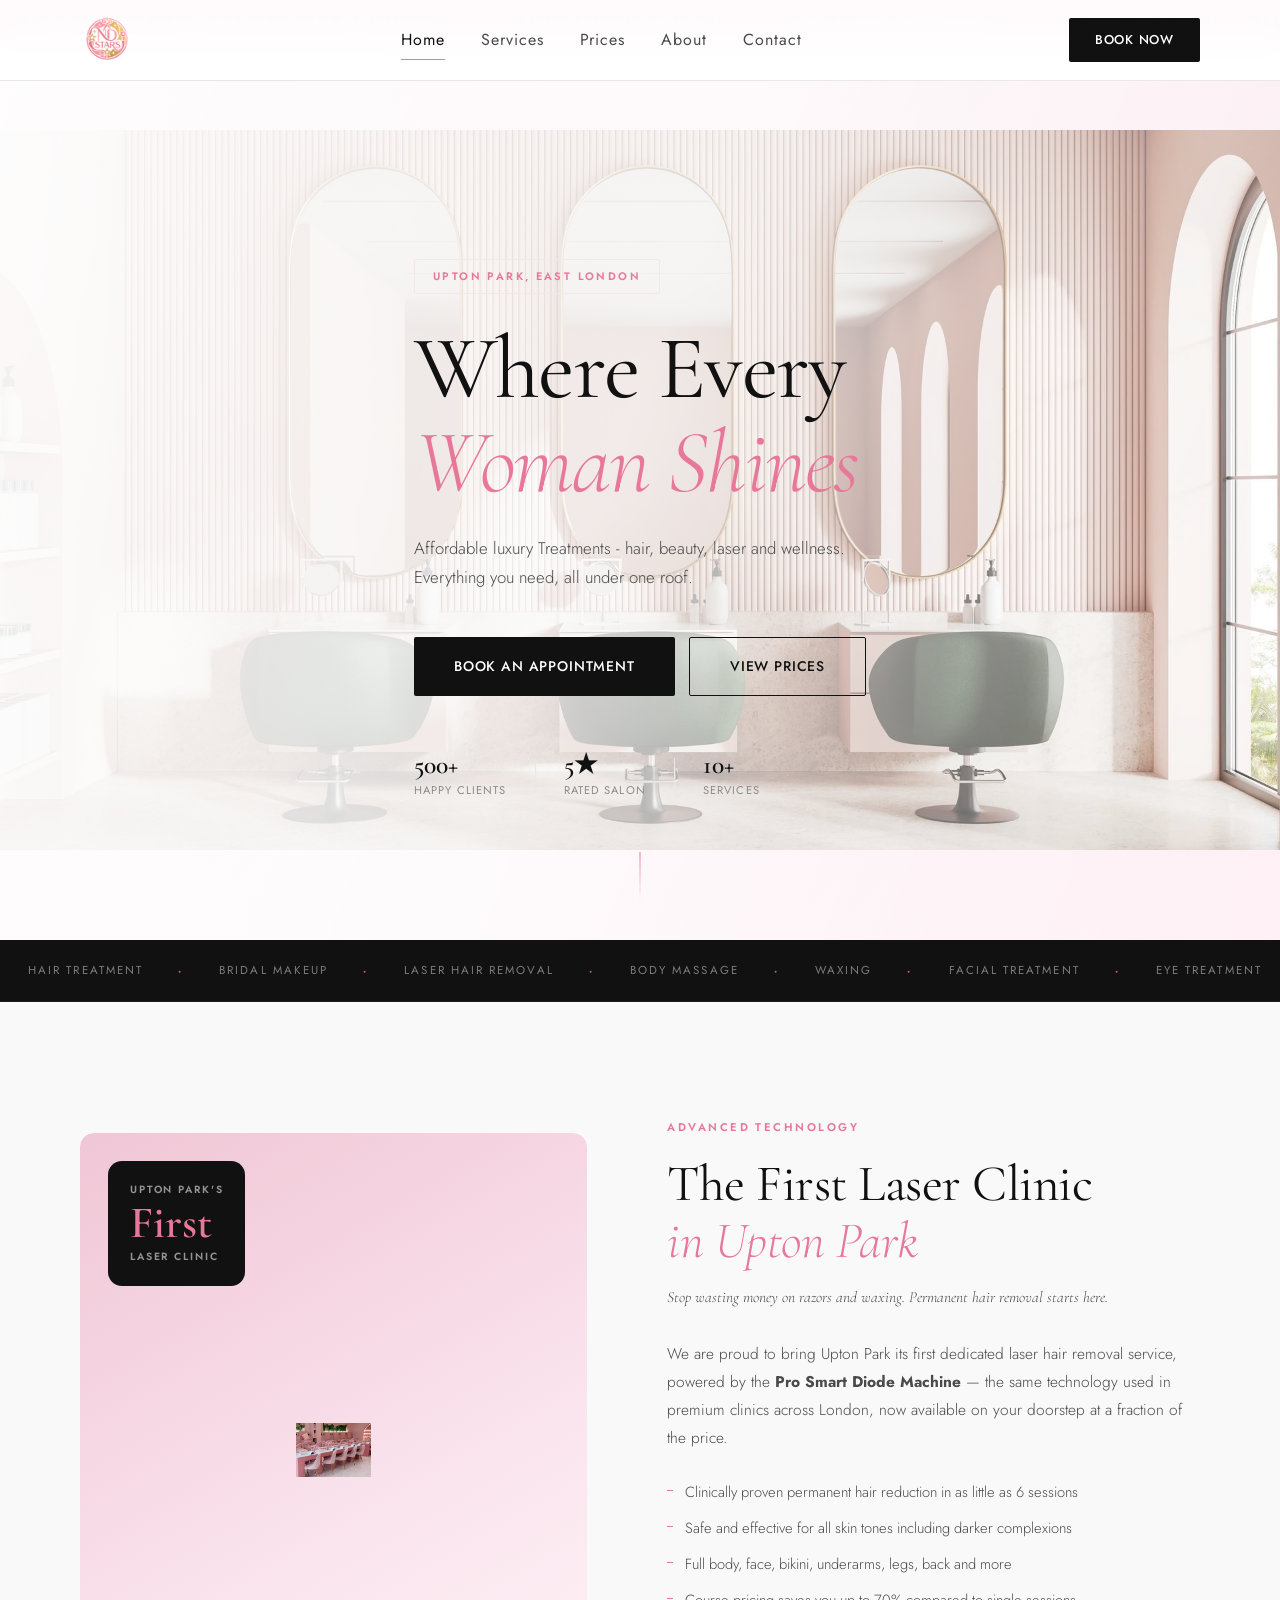
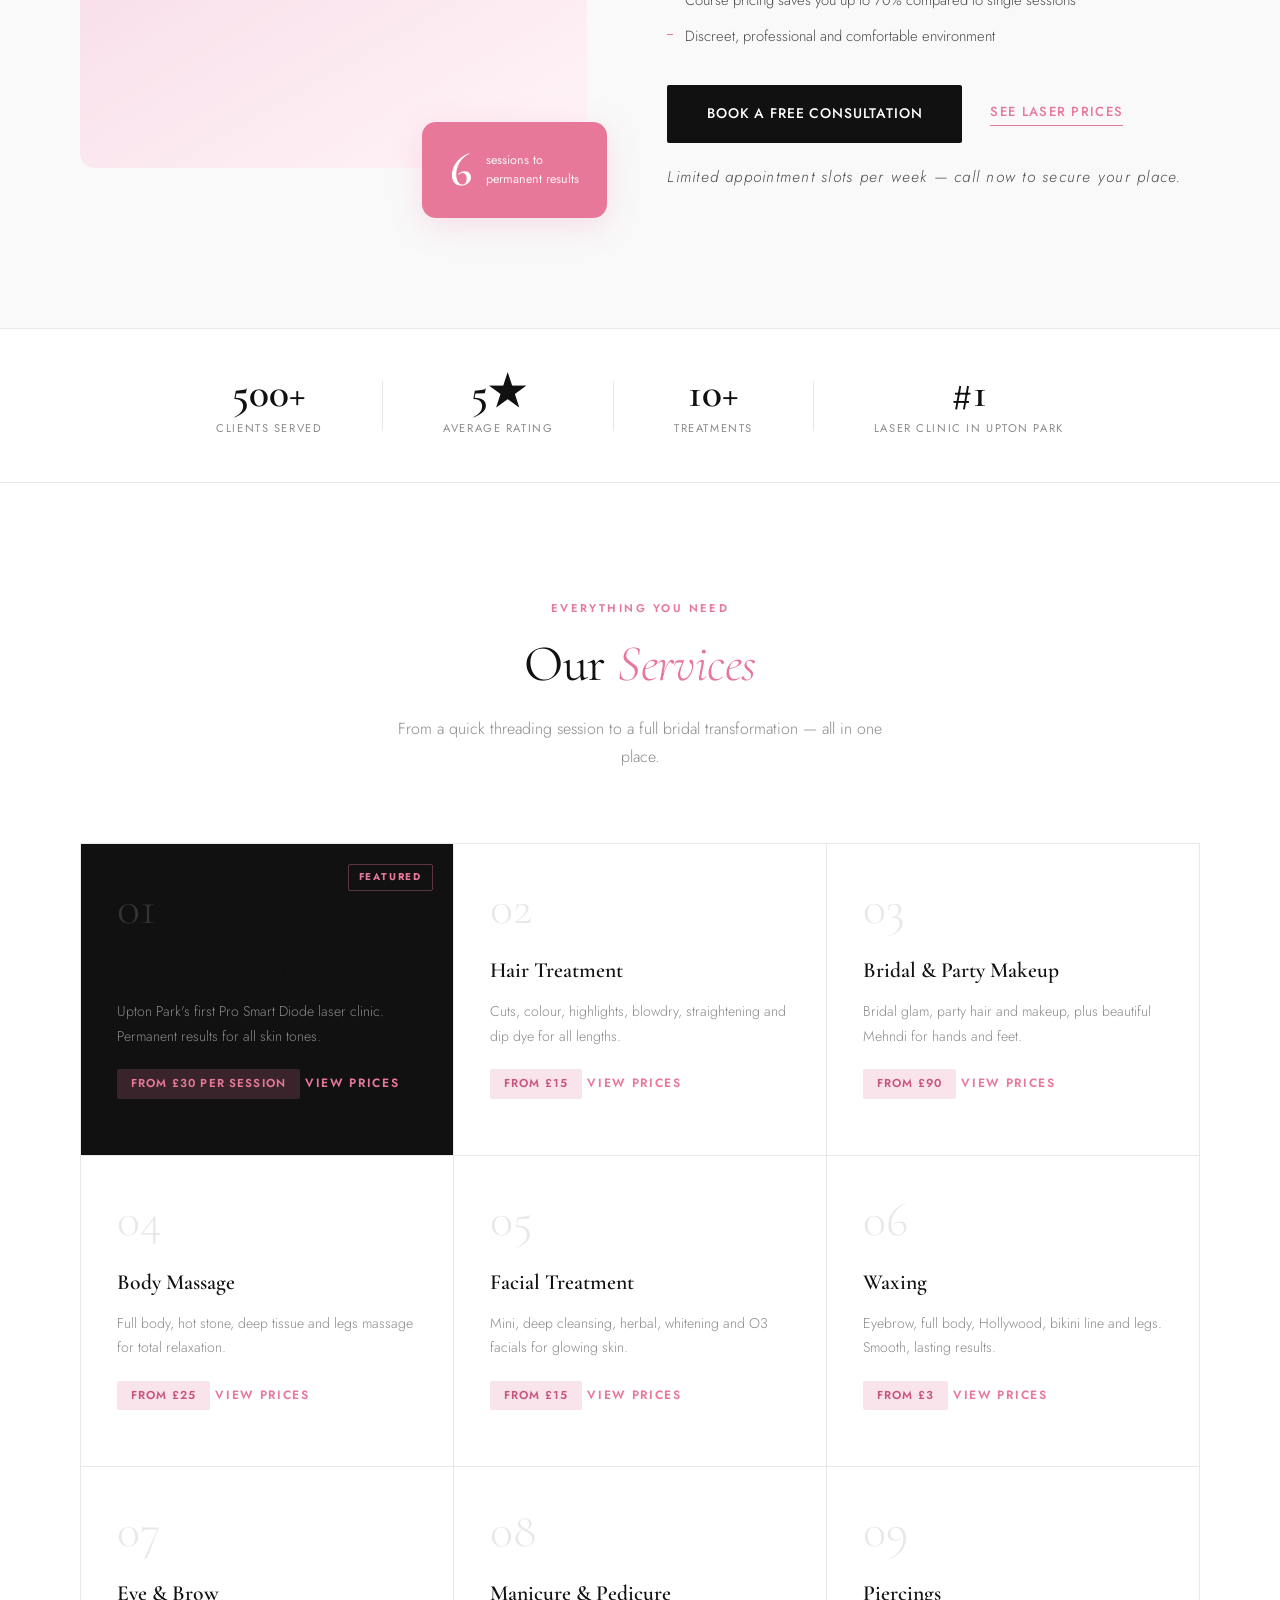
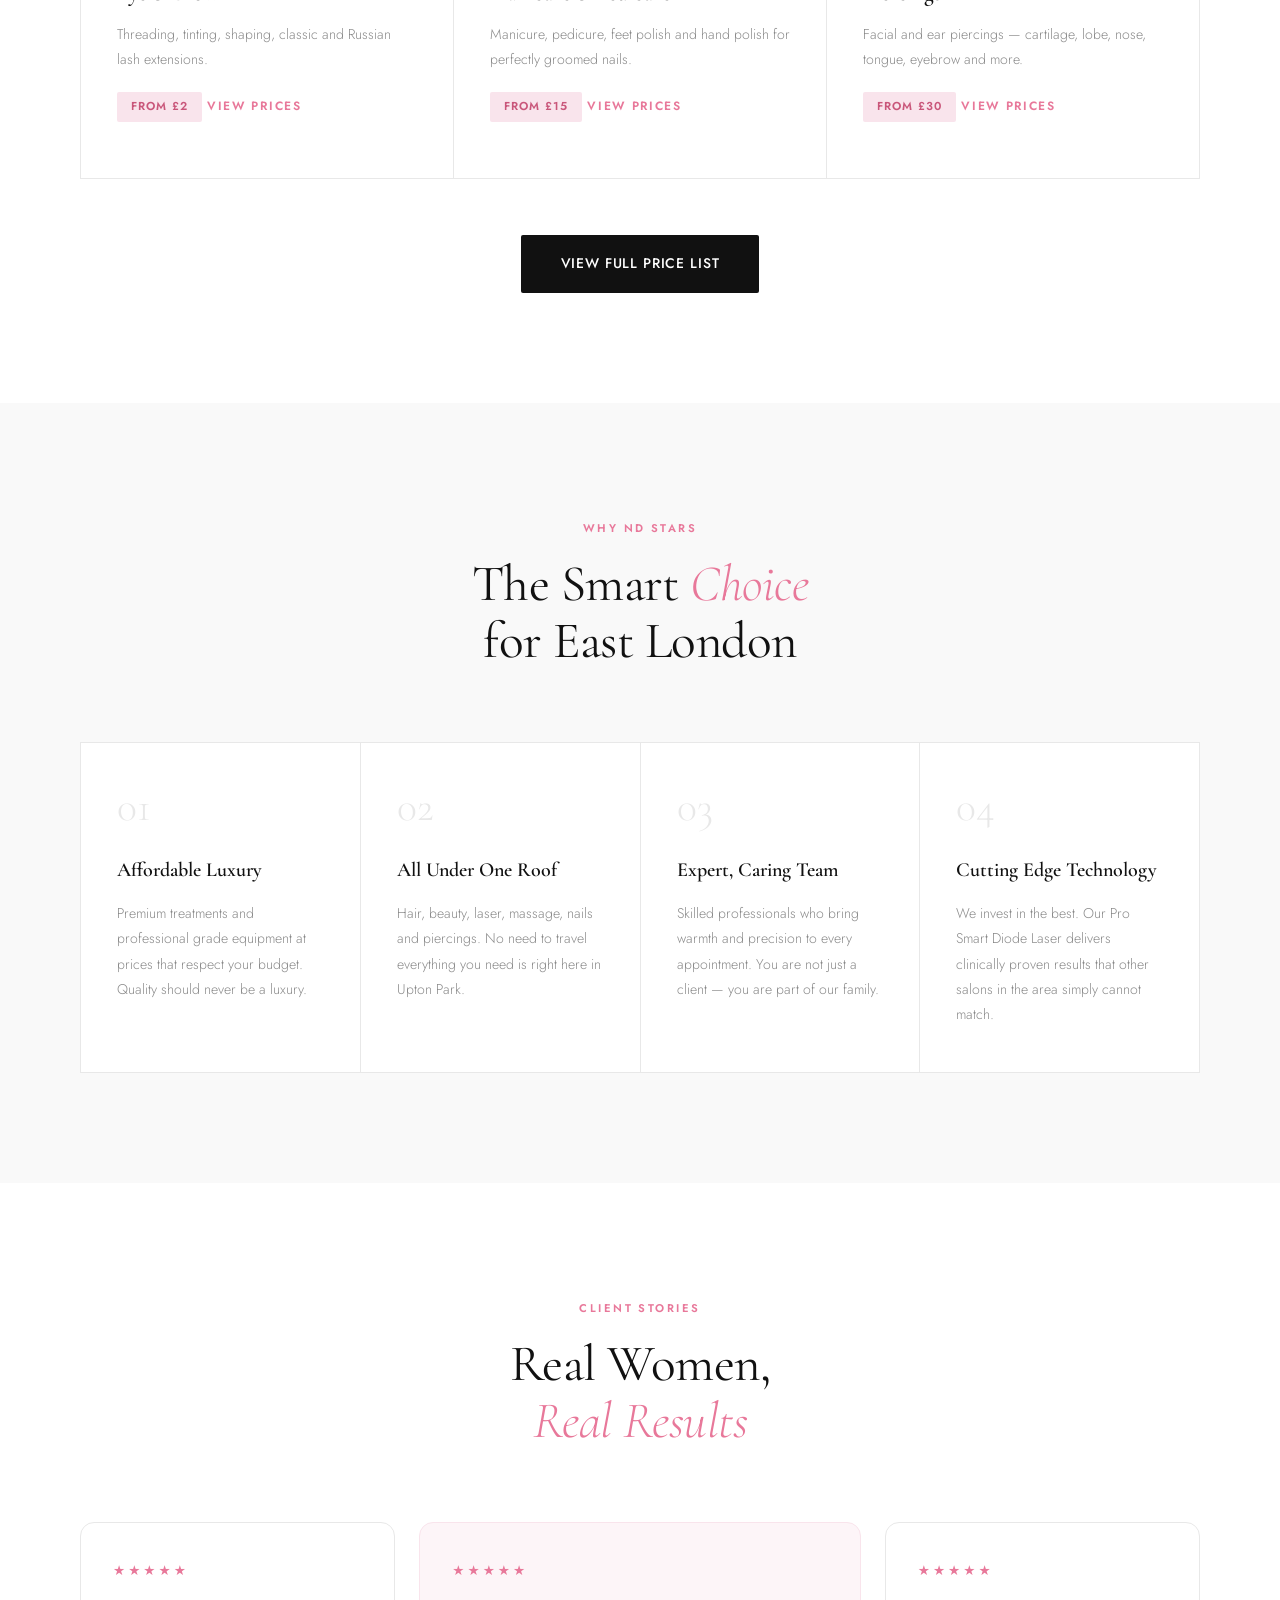
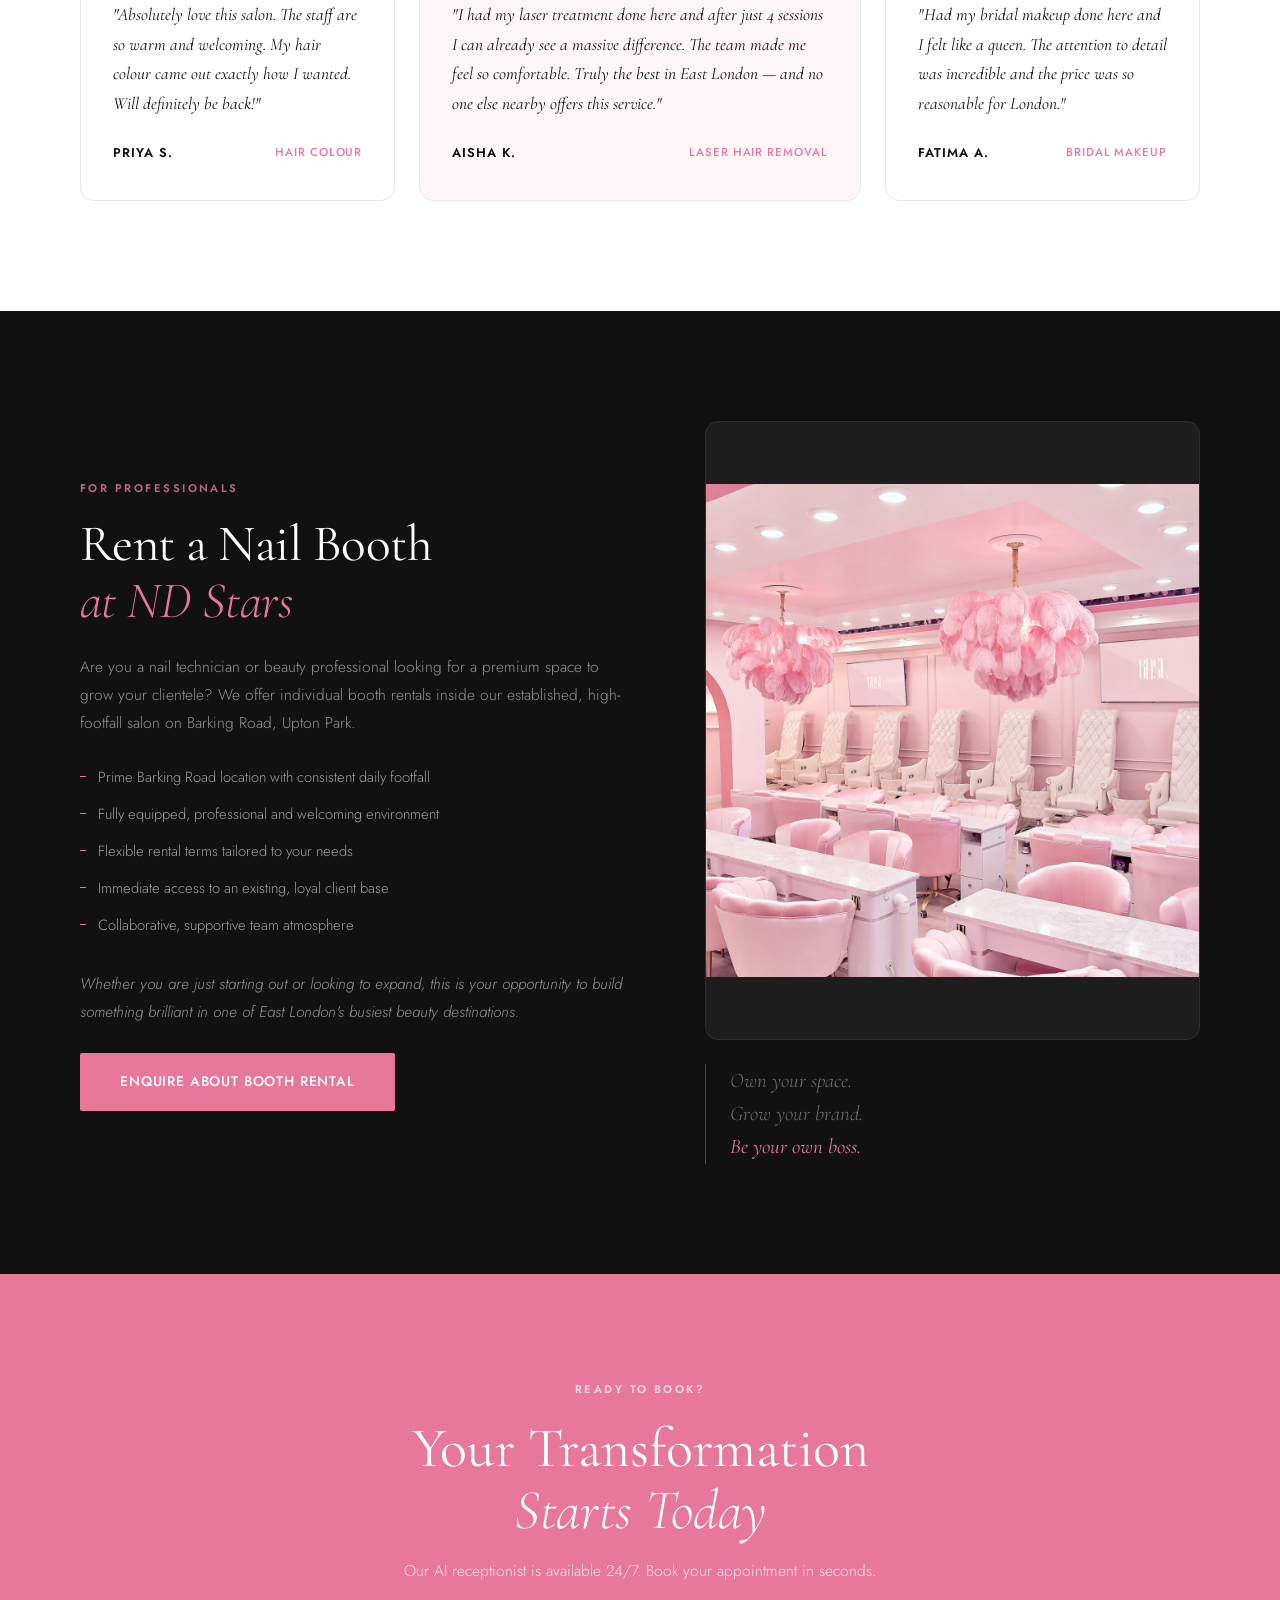
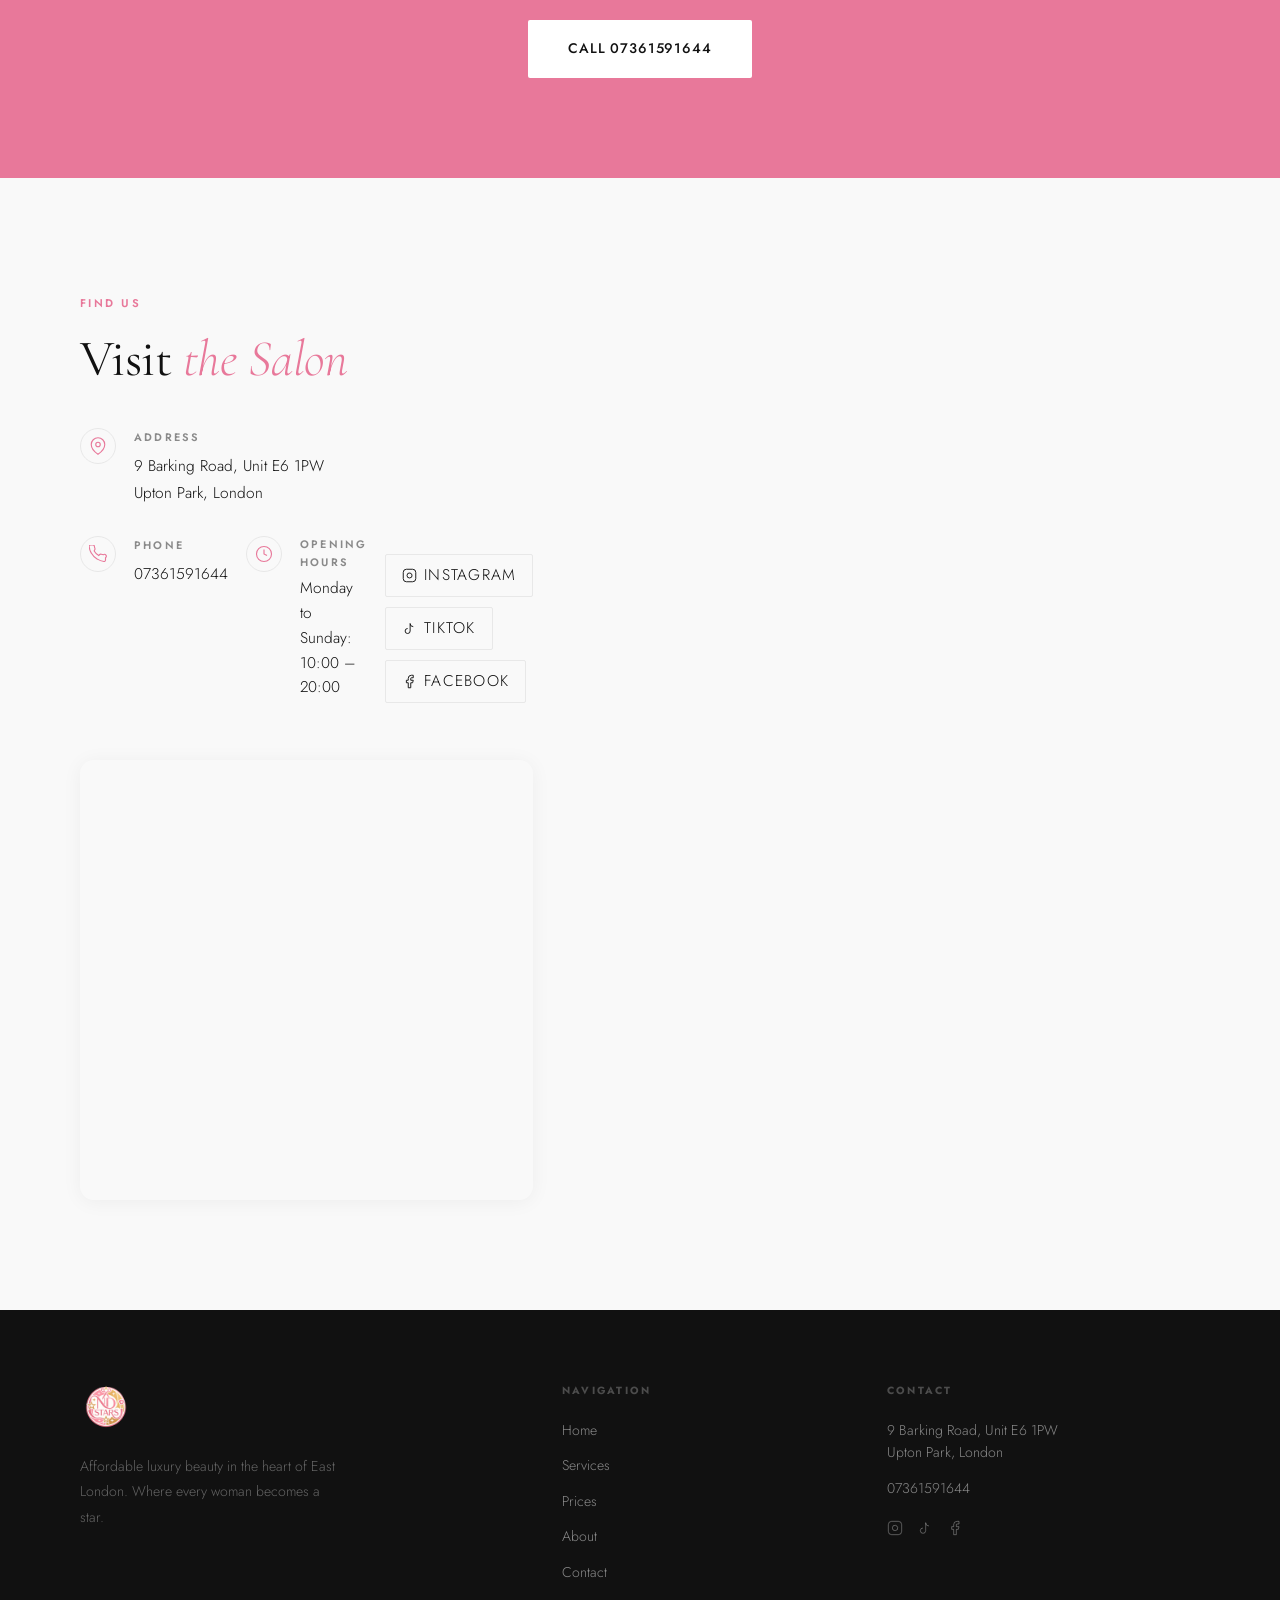
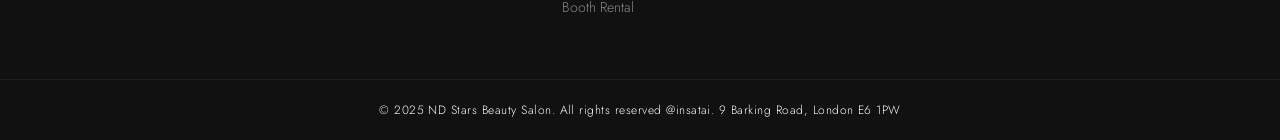
==== commit 08a17ca6: "hero section update" ====
--- a/index.html
+++ b/index.html
@@ -68,7 +68,7 @@
         Where Every<br /><em>Woman Shines</em>
       </h1>
       <p class="hero-sub animate-fade-up" style="animation-delay:0.38s">
-        Affordable luxury treatments — hair, beauty, laser and wellness.<br />Everything you need, all under one roof.
+        Affordable luxury Treatments - hair, beauty, laser and wellness.<br />Everything you need, all under one roof.
       </p>
       <div class="hero-actions animate-fade-up" style="animation-delay:0.54s">
         <a href="tel:07860125557" class="btn btn-primary btn-lg">Book an Appointment</a>
@@ -341,7 +341,7 @@
         </div>
         <div class="booth-visual reveal" style="animation-delay:0.2s">
           <div class="booth-img">
-            <img src="booth.jpg" />
+            <img src="booth1.jpg" />
           </div>
           <div class="booth-quote">
             <p>Own your space.<br />Grow your brand.<br /><em>Be your own boss.</em></p>
@@ -373,7 +373,7 @@
         </div>
         <div class="contact-item">
           <div class="ci-icon"><svg width="18" height="18" viewBox="0 0 24 24" fill="none" stroke="currentColor" stroke-width="1.5"><path d="M22 16.92v3a2 2 0 01-2.18 2 19.79 19.79 0 01-8.63-3.07A19.5 19.5 0 013.07 10.8 19.79 19.79 0 01.22 2.18 2 2 0 012.18 0h3a2 2 0 012 1.72c.127.96.361 1.903.7 2.81a2 2 0 01-.45 2.11L6.91 7.91a16 16 0 006.06 6.06l1.28-1.28a2 2 0 012.11-.45c.907.339 1.85.573 2.81.7A2 2 0 0122 16.92z"/></svg></div>
-          <div><strong>Phone</strong><a href="tel:07361591644">07860 125 557</a></div>
+          <div><strong>Phone</strong><a href="tel:07361591644">07361591644
         </div>
         <div class="contact-item">
           <div class="ci-icon"><svg width="18" height="18" viewBox="0 0 24 24" fill="none" stroke="currentColor" stroke-width="1.5"><circle cx="12" cy="12" r="10"/><polyline points="12 6 12 12 16 14"/></svg></div>
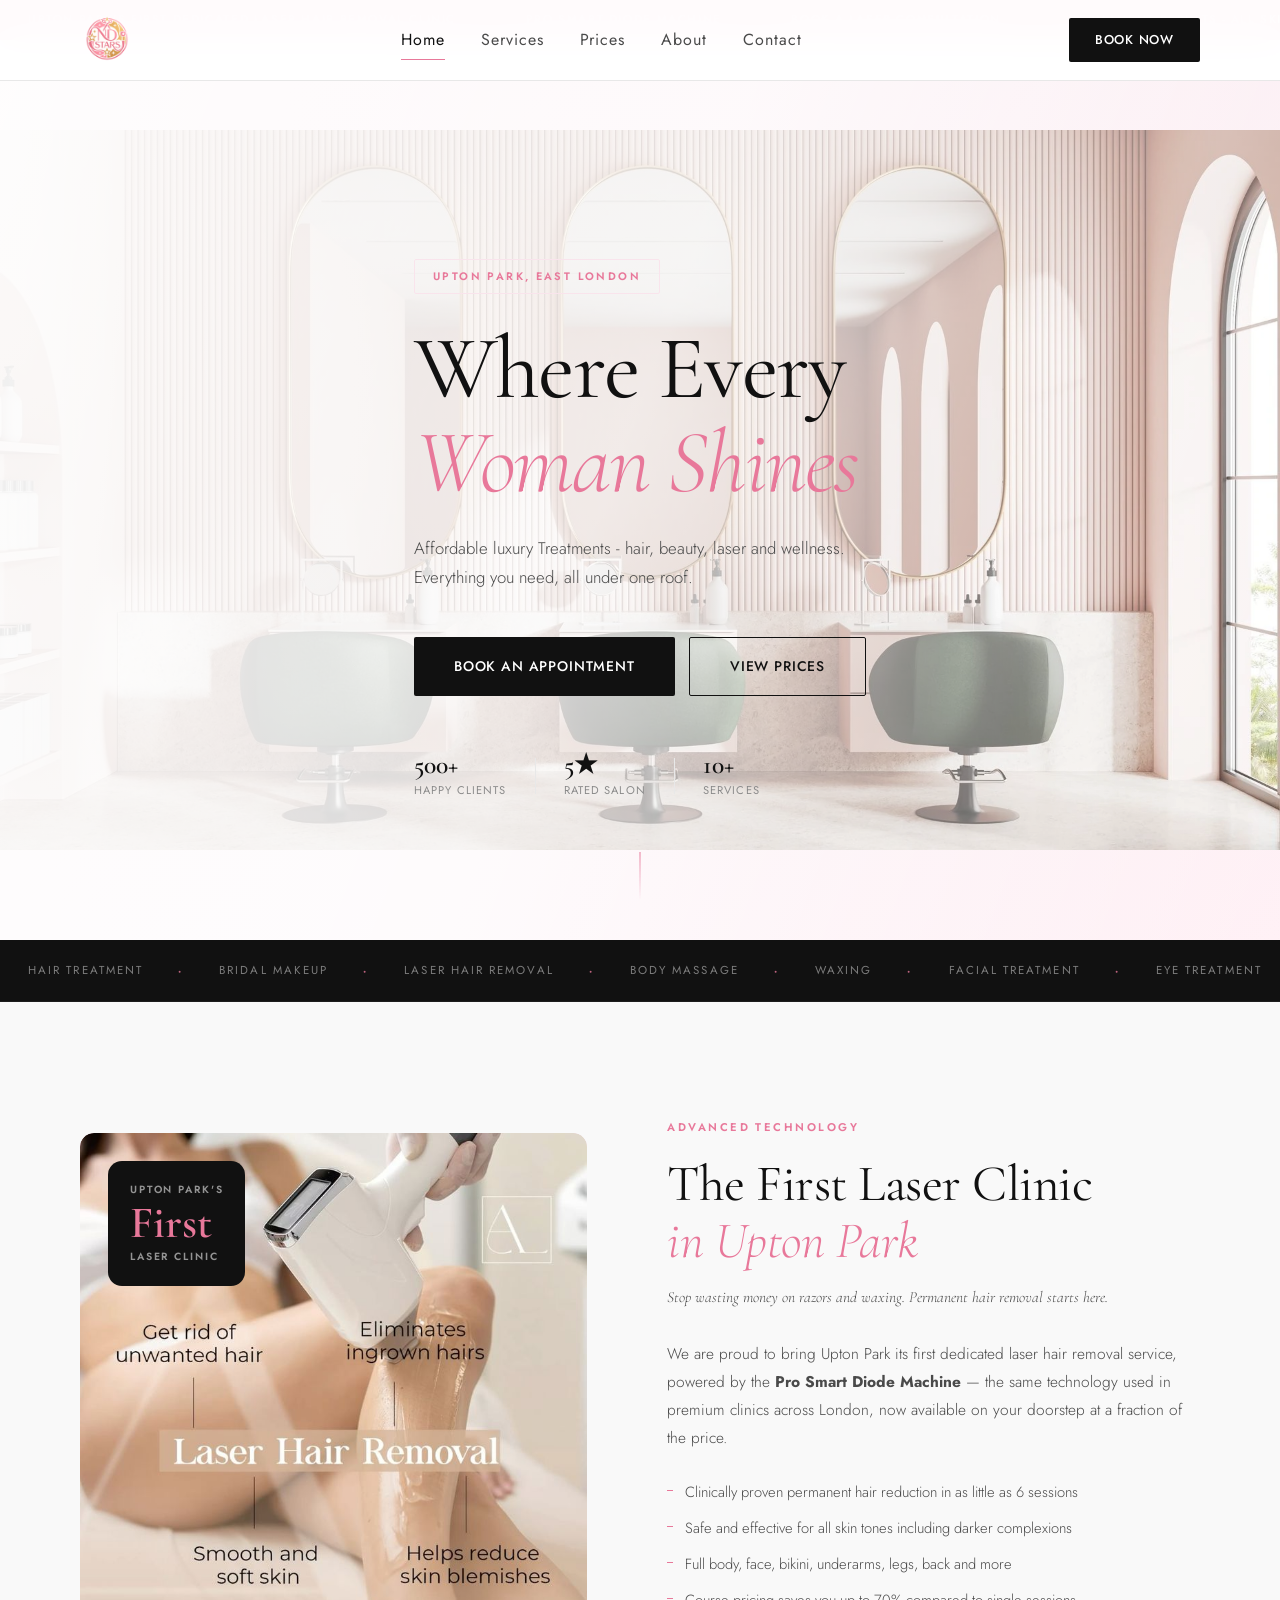
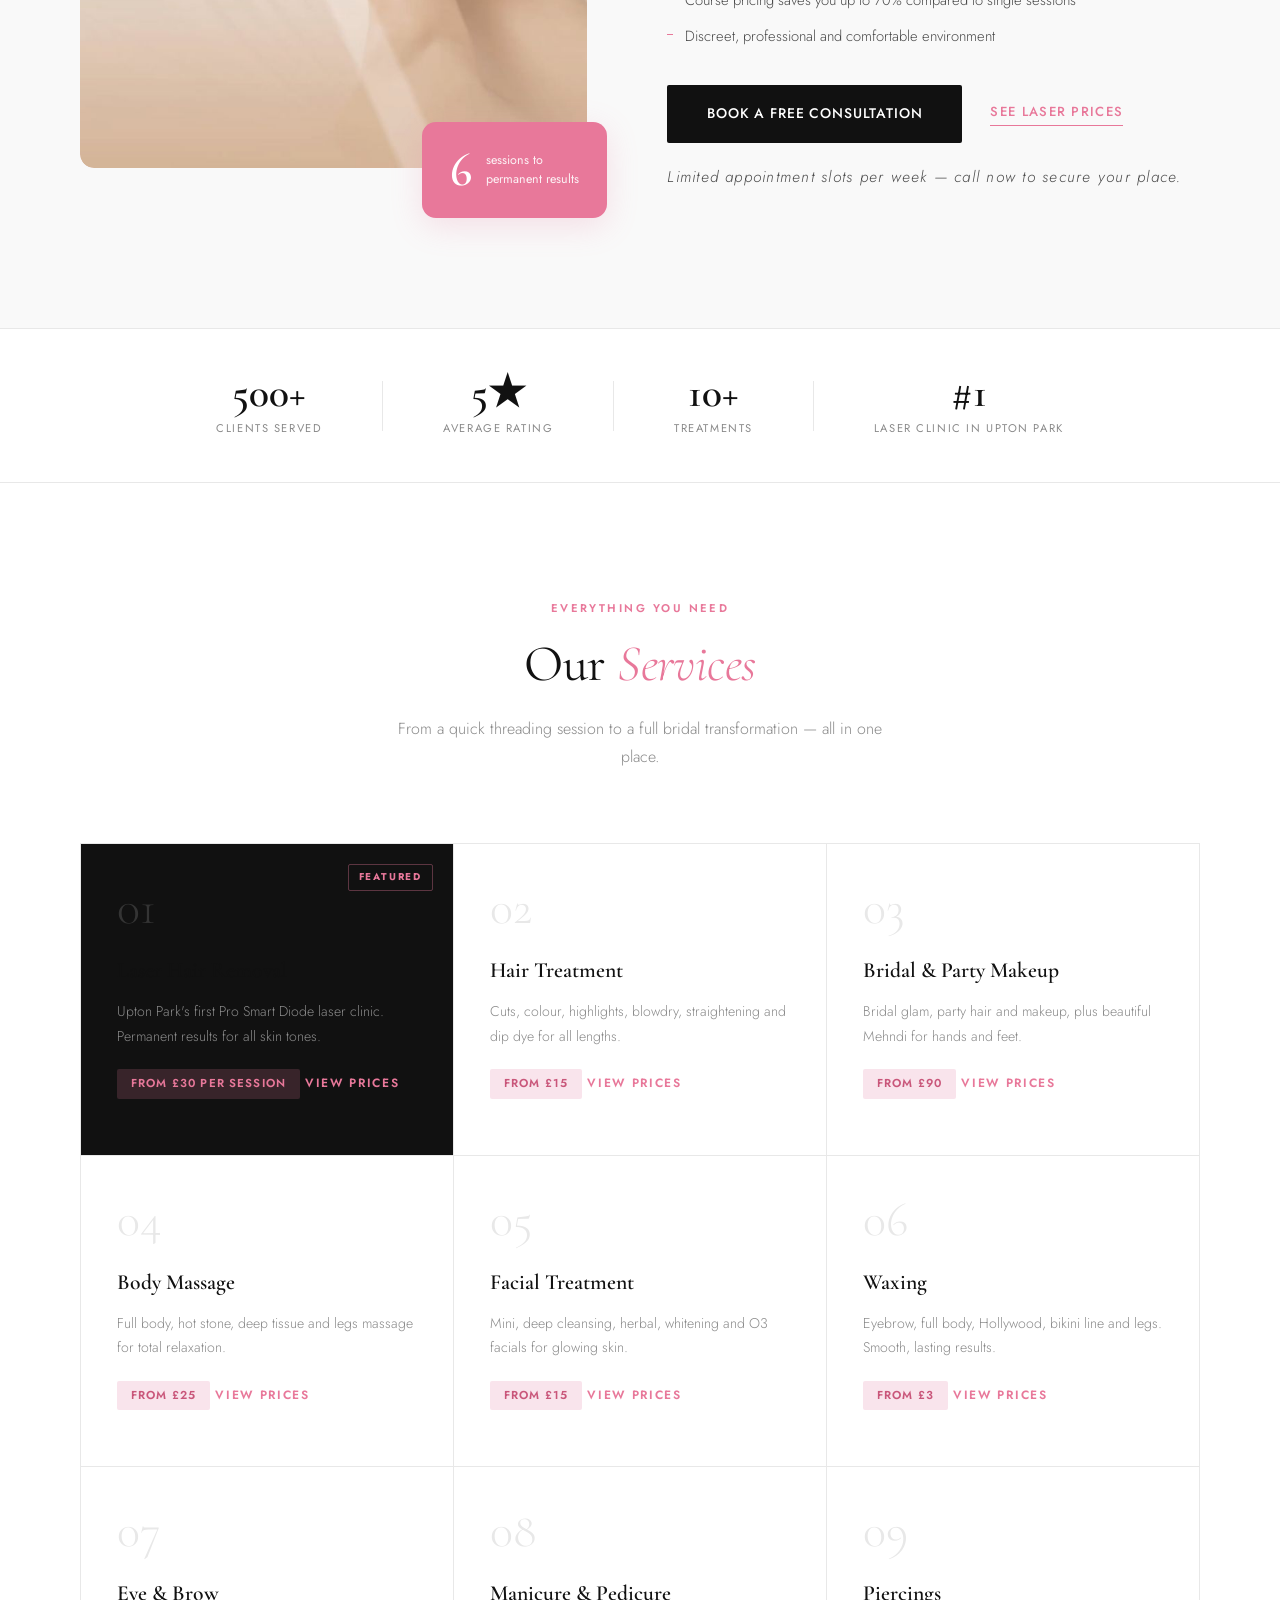
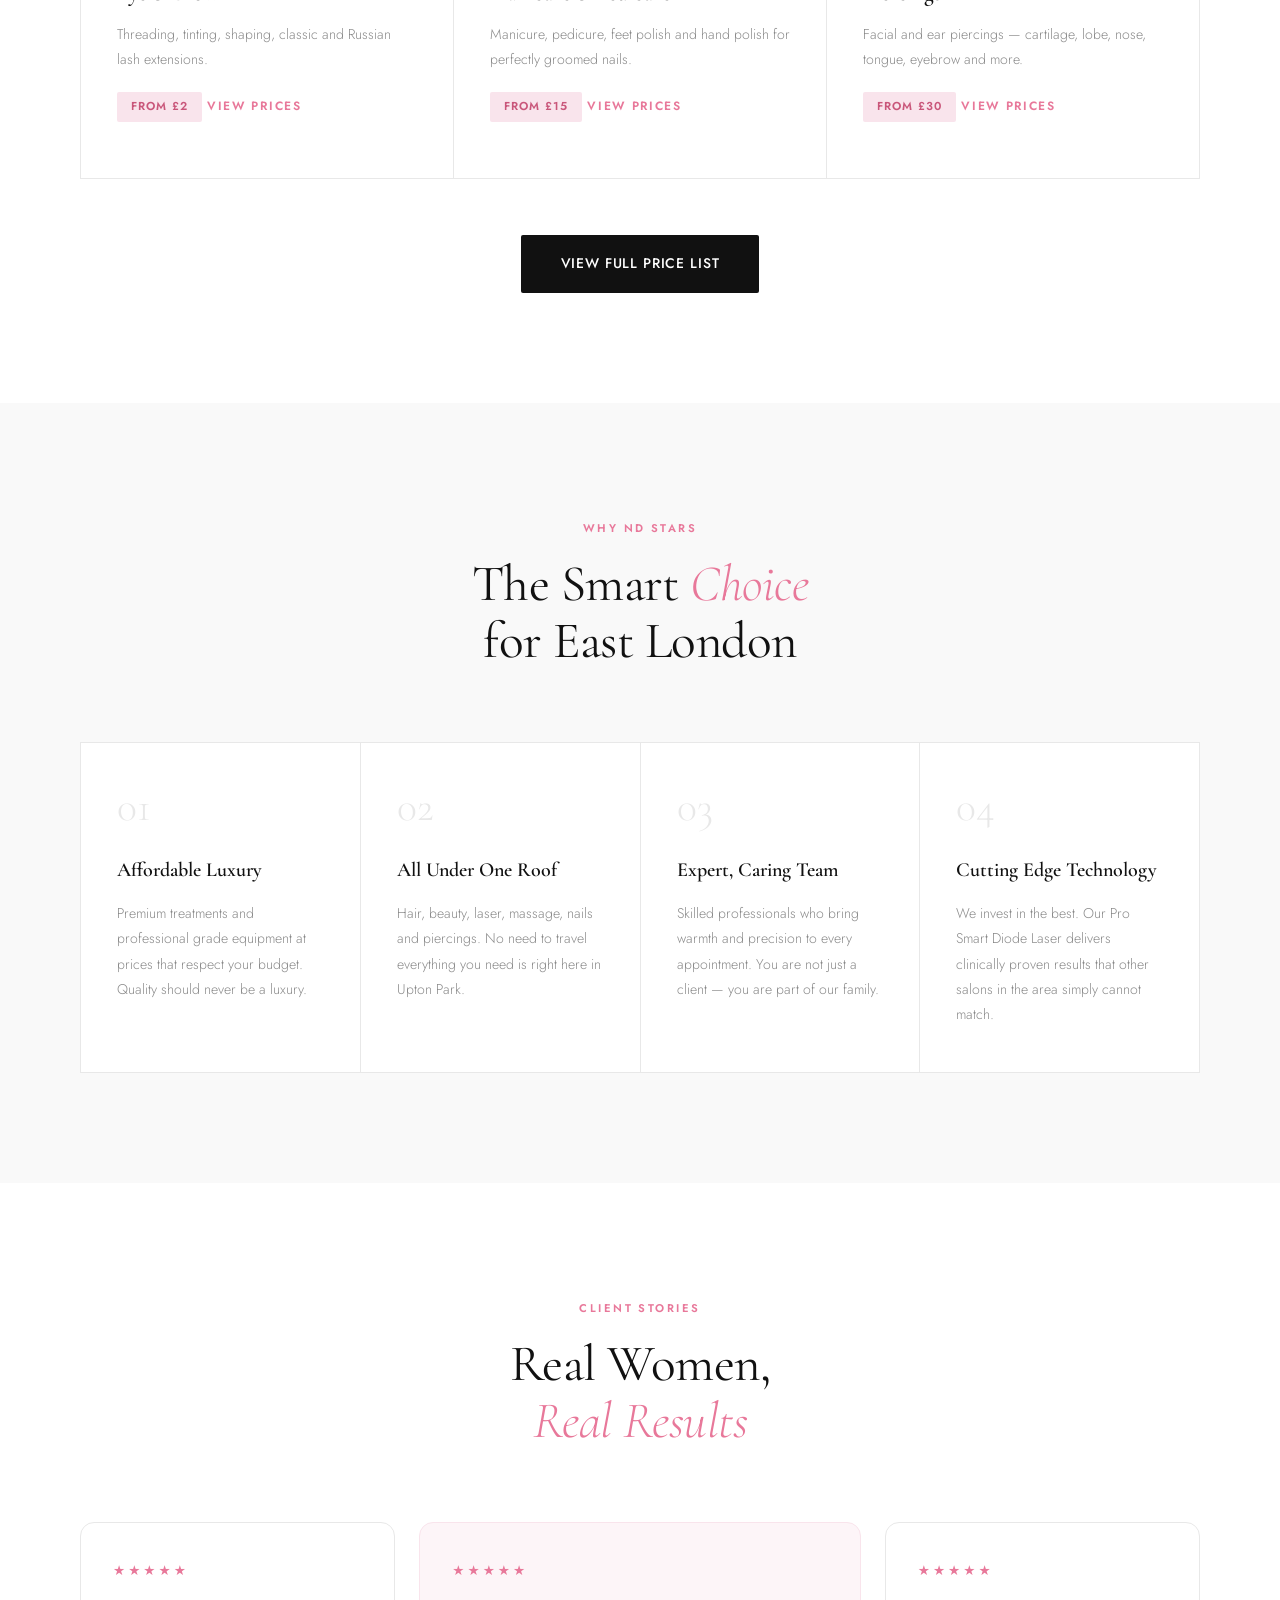
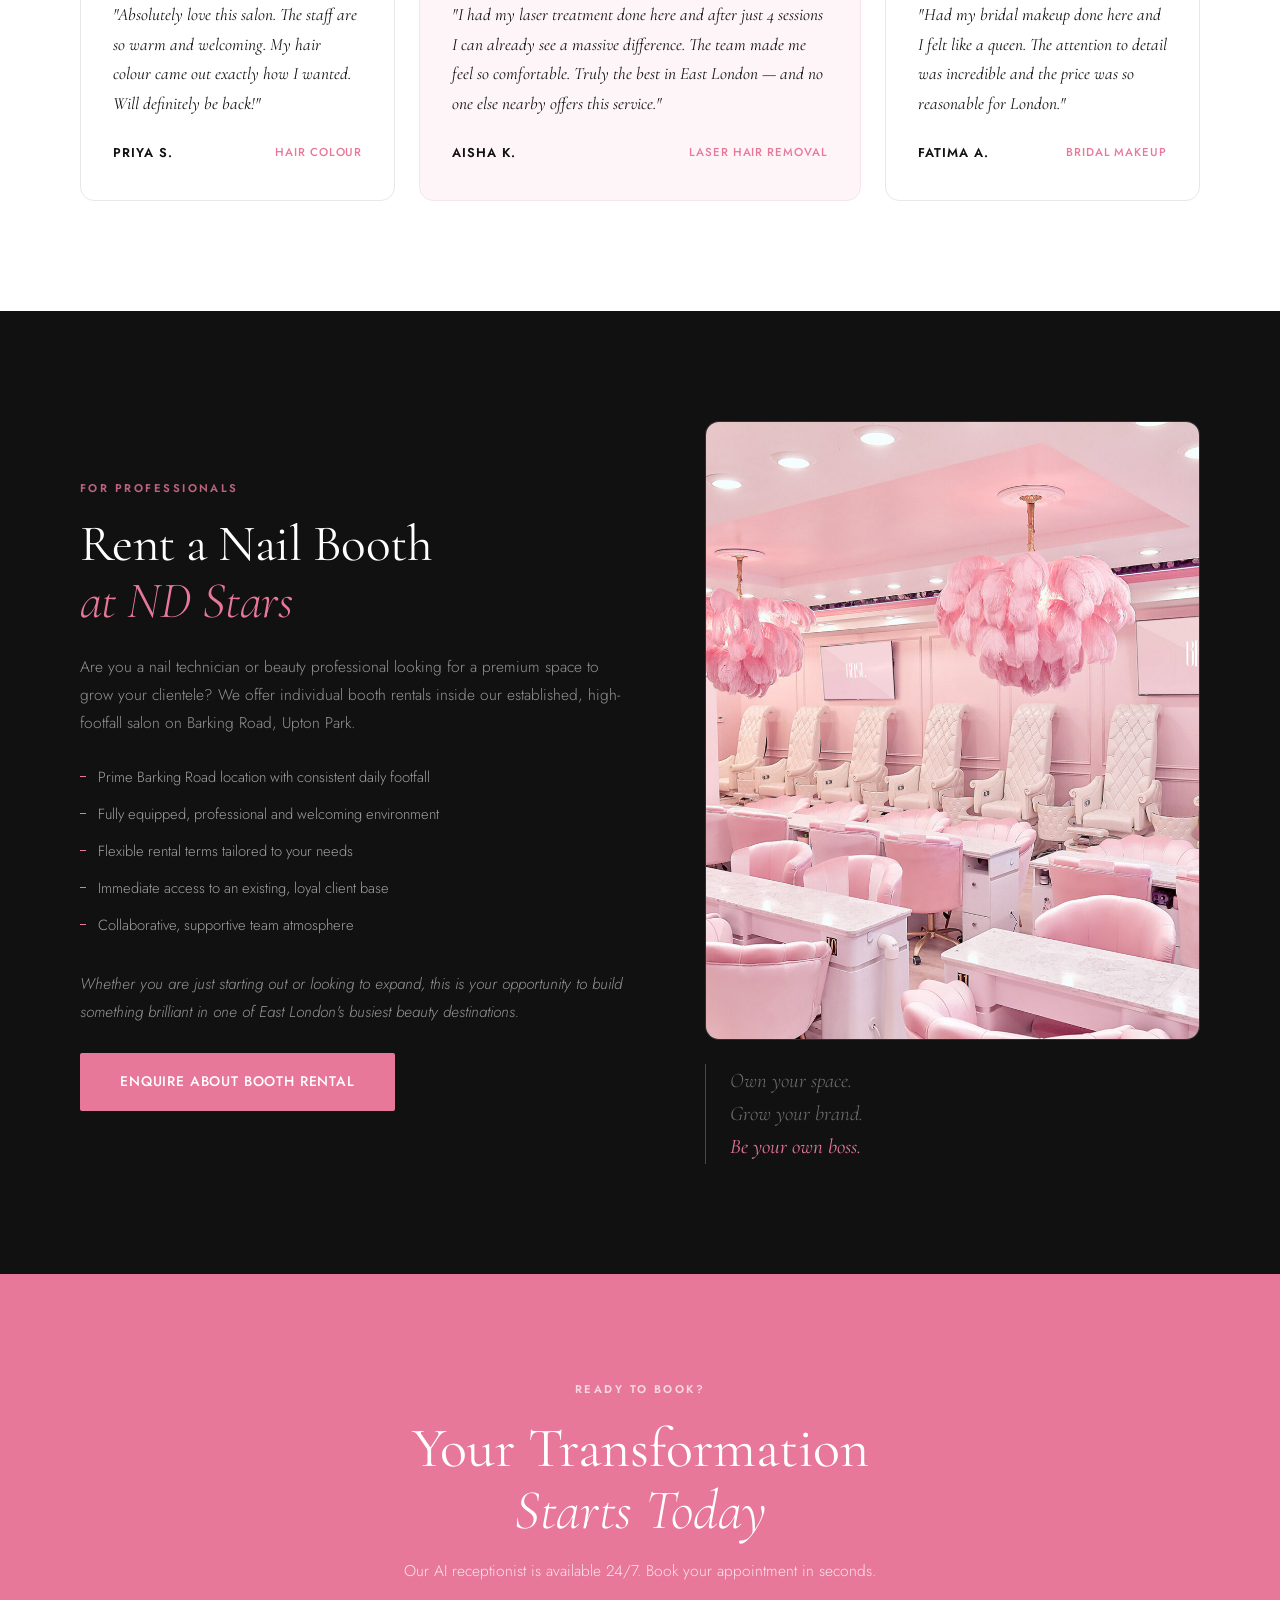
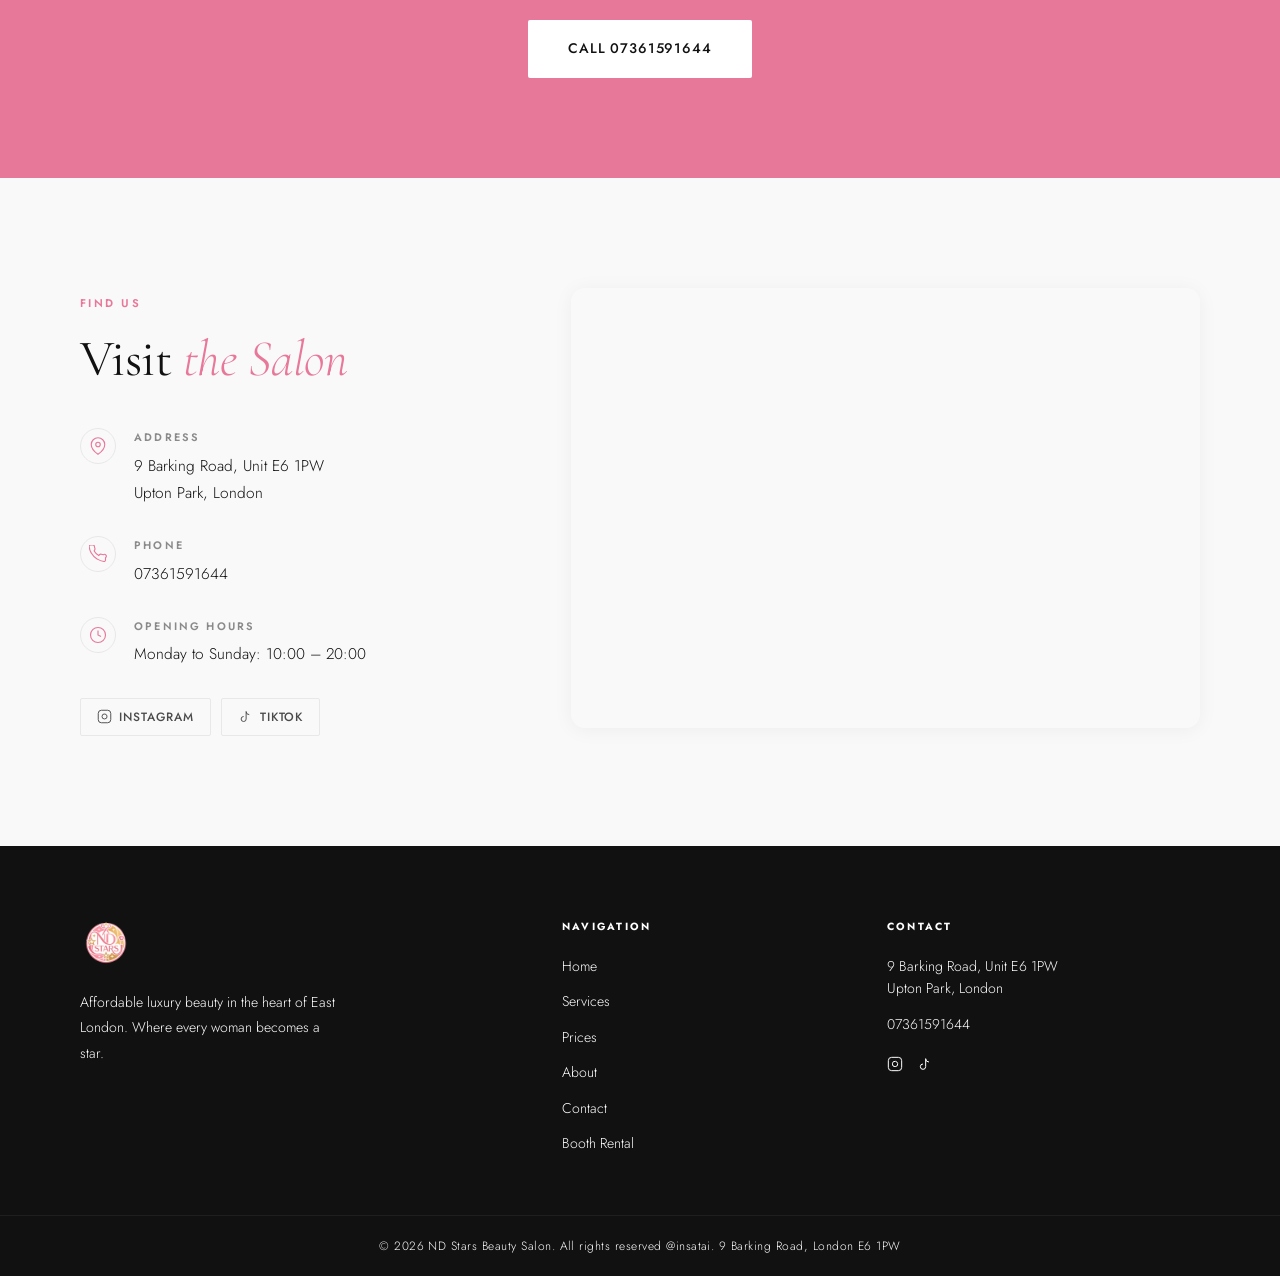
==== commit 870ec471: "update to the website image resizing and social media links ads on" ====
--- a/index.html
+++ b/index.html
@@ -126,7 +126,7 @@
       <div class="laser-visual reveal">
         <div class="laser-img-wrap">
           <div class="laser-placeholder">
-             <img src="booth.jpeg" alt="ND Stars Beauty Salon" class="logo-img" />
+             <img src="laser1.jpg" alt="ND Stars Beauty Salon" class="laser-fill-img" />
           </div>
           <div class="laser-float-badge">
             <span class="lfb-top">Upton Park's</span>
@@ -373,24 +373,20 @@
         </div>
         <div class="contact-item">
           <div class="ci-icon"><svg width="18" height="18" viewBox="0 0 24 24" fill="none" stroke="currentColor" stroke-width="1.5"><path d="M22 16.92v3a2 2 0 01-2.18 2 19.79 19.79 0 01-8.63-3.07A19.5 19.5 0 013.07 10.8 19.79 19.79 0 01.22 2.18 2 2 0 012.18 0h3a2 2 0 012 1.72c.127.96.361 1.903.7 2.81a2 2 0 01-.45 2.11L6.91 7.91a16 16 0 006.06 6.06l1.28-1.28a2 2 0 012.11-.45c.907.339 1.85.573 2.81.7A2 2 0 0122 16.92z"/></svg></div>
-          <div><strong>Phone</strong><a href="tel:07361591644">07361591644
+          <div><strong>Phone</strong><a href="tel:07361591644">07361591644</a></div>
         </div>
         <div class="contact-item">
           <div class="ci-icon"><svg width="18" height="18" viewBox="0 0 24 24" fill="none" stroke="currentColor" stroke-width="1.5"><circle cx="12" cy="12" r="10"/><polyline points="12 6 12 12 16 14"/></svg></div>
           <div><strong>Opening Hours</strong><span>Monday to Sunday: 10:00 – 20:00</span></div>
         </div>
         <div class="social-row">
-          <a href="#" class="social-pill" aria-label="Instagram">
+          <a href="https://www.instagram.com/n.d.stars?igsh=MXExNG5oNnY0d25obw%3D%3D&utm_source=qr" class="social-pill" aria-label="Instagram">
             <svg width="15" height="15" viewBox="0 0 24 24" fill="none" stroke="currentColor" stroke-width="1.5"><rect x="2" y="2" width="20" height="20" rx="5"/><path d="M16 11.37A4 4 0 1112.63 8 4 4 0 0116 11.37z"/><line x1="17.5" y1="6.5" x2="17.51" y2="6.5"/></svg>
             Instagram
           </a>
-          <a href="#" class="social-pill" aria-label="TikTok">
+          <a href="https://www.tiktok.com/@n.d.stars?_r=1&_t=ZN-94YLyaTE8RC" class="social-pill" aria-label="TikTok">
             <svg width="15" height="15" viewBox="0 0 24 24" fill="none" stroke="currentColor" stroke-width="1.5"><path d="M9 12a4 4 0 104 4V4a5 5 0 005 5"/></svg>
             TikTok
-          </a>
-          <a href="#" class="social-pill" aria-label="Facebook">
-            <svg width="15" height="15" viewBox="0 0 24 24" fill="none" stroke="currentColor" stroke-width="1.5"><path d="M18 2h-3a5 5 0 00-5 5v3H7v4h3v8h4v-8h3l1-4h-4V7a1 1 0 011-1h3z"/></svg>
-            Facebook
           </a>
         </div>
       </div>
@@ -422,16 +418,15 @@
           <p>9 Barking Road, Unit E6 1PW<br />Upton Park, London</p>
           <a href="tel:07361591644">07361591644</a>
           <div class="footer-socials">
-            <a href="#" aria-label="Instagram"><svg width="16" height="16" viewBox="0 0 24 24" fill="none" stroke="currentColor" stroke-width="1.5"><rect x="2" y="2" width="20" height="20" rx="5"/><path d="M16 11.37A4 4 0 1112.63 8 4 4 0 0116 11.37z"/><line x1="17.5" y1="6.5" x2="17.51" y2="6.5"/></svg></a>
-            <a href="#" aria-label="TikTok"><svg width="16" height="16" viewBox="0 0 24 24" fill="none" stroke="currentColor" stroke-width="1.5"><path d="M9 12a4 4 0 104 4V4a5 5 0 005 5"/></svg></a>
-            <a href="#" aria-label="Facebook"><svg width="16" height="16" viewBox="0 0 24 24" fill="none" stroke="currentColor" stroke-width="1.5"><path d="M18 2h-3a5 5 0 00-5 5v3H7v4h3v8h4v-8h3l1-4h-4V7a1 1 0 011-1h3z"/></svg></a>
+            <a href="https://www.instagram.com/n.d.stars?igsh=MXExNG5oNnY0d25obw%3D%3D&utm_source=qr" aria-label="Instagram"><svg width="16" height="16" viewBox="0 0 24 24" fill="none" stroke="currentColor" stroke-width="1.5"><rect x="2" y="2" width="20" height="20" rx="5"/><path d="M16 11.37A4 4 0 1112.63 8 4 4 0 0116 11.37z"/><line x1="17.5" y1="6.5" x2="17.51" y2="6.5"/></svg></a>
+            <a href="https://www.tiktok.com/@n.d.stars?_r=1&_t=ZN-94YLyaTE8RC " aria-label="TikTok"><svg width="16" height="16" viewBox="0 0 24 24" fill="none" stroke="currentColor" stroke-width="1.5"><path d="M9 12a4 4 0 104 4V4a5 5 0 005 5"/></svg></a>
           </div>
         </div>
       </div>
     </div>
     <div class="footer-bottom">
       <div class="container">
-        <p>&#169; 2025 ND Stars Beauty Salon. All rights reserved <a href="https://insatai.com/">@insatai</a>. 9 Barking Road, London E6 1PW</p>
+        <p>&#169; 2026 ND Stars Beauty Salon. All rights reserved <a href="https://insatai.com/">@insatai</a>. 9 Barking Road, London E6 1PW</p>
       </div>
     </div>
   </footer>
--- a/style.css
+++ b/style.css
@@ -481,6 +481,14 @@
   overflow: hidden;
 }
 
+.laser-fill-img {
+  width: 100%;
+  height: 100%;
+  object-fit: cover;
+  object-position: center top;
+  display: block;
+}
+
 .laser-placeholder {
   width: 100%;
   aspect-ratio: 4/5;
@@ -491,6 +499,8 @@
   justify-content: center;
   gap: 6px;
   border-radius: var(--r);
+  overflow: hidden;
+  padding: 0;
 }
 
 .laser-placeholder span {
@@ -980,6 +990,16 @@
   justify-content: center;
   gap: 6px;
   margin-bottom: 24px;
+  overflow: hidden;
+  padding: 0;
+}
+
+.booth-img img {
+  width: 100%;
+  height: 100%;
+  object-fit: cover;
+  object-position: center top;
+  display: block;
 }
 
 .booth-img span {
@@ -1150,7 +1170,7 @@
 
 .footer-brand p {
   font-size: 0.88rem;
-  color: rgba(255,255,255,0.35);
+  color: #fff;
   line-height: 1.8;
   max-width: 260px;
   font-weight: 300;
@@ -1167,14 +1187,14 @@
   font-weight: 700;
   letter-spacing: 0.22em;
   text-transform: uppercase;
-  color: rgba(255,255,255,0.25);
+  color: #fff;
   margin-bottom: 6px;
 }
 
 .footer-col a,
 .footer-col p {
   font-size: 0.88rem;
-  color: rgba(255,255,255,0.5);
+  color: #fff;
   font-weight: 300;
   transition: color var(--trans);
   line-height: 1.6;
@@ -1189,7 +1209,7 @@
 }
 
 .footer-socials a {
-  color: rgba(255,255,255,0.3);
+  color: #fff;
   transition: color var(--trans);
 }
 
@@ -1446,6 +1466,16 @@
   align-items: center;
   justify-content: center;
   gap: 8px;
+  overflow: hidden;
+  padding: 0;
+}
+
+.about-img-placeholder img {
+  width: 100%;
+  height: 100%;
+  object-fit: cover;
+  object-position: center top;
+  display: block;
 }
 
 .about-img-placeholder span {
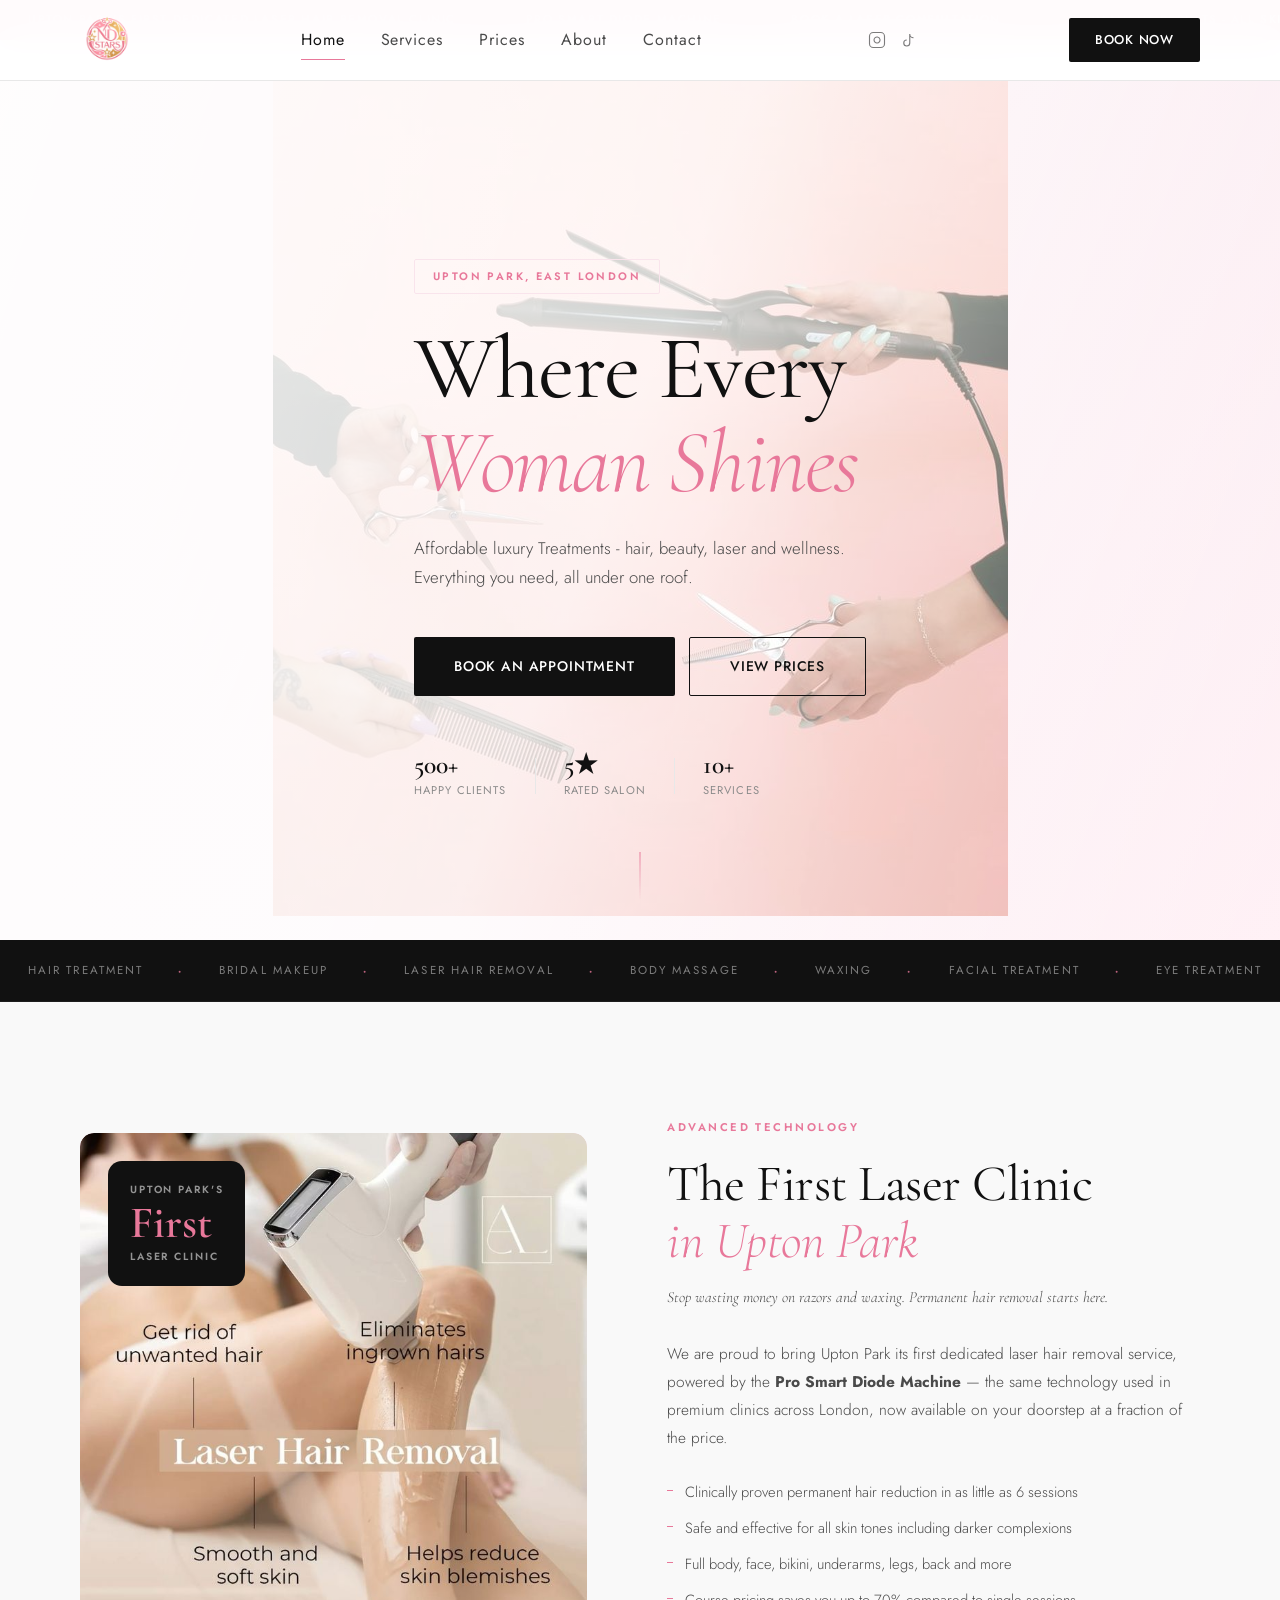
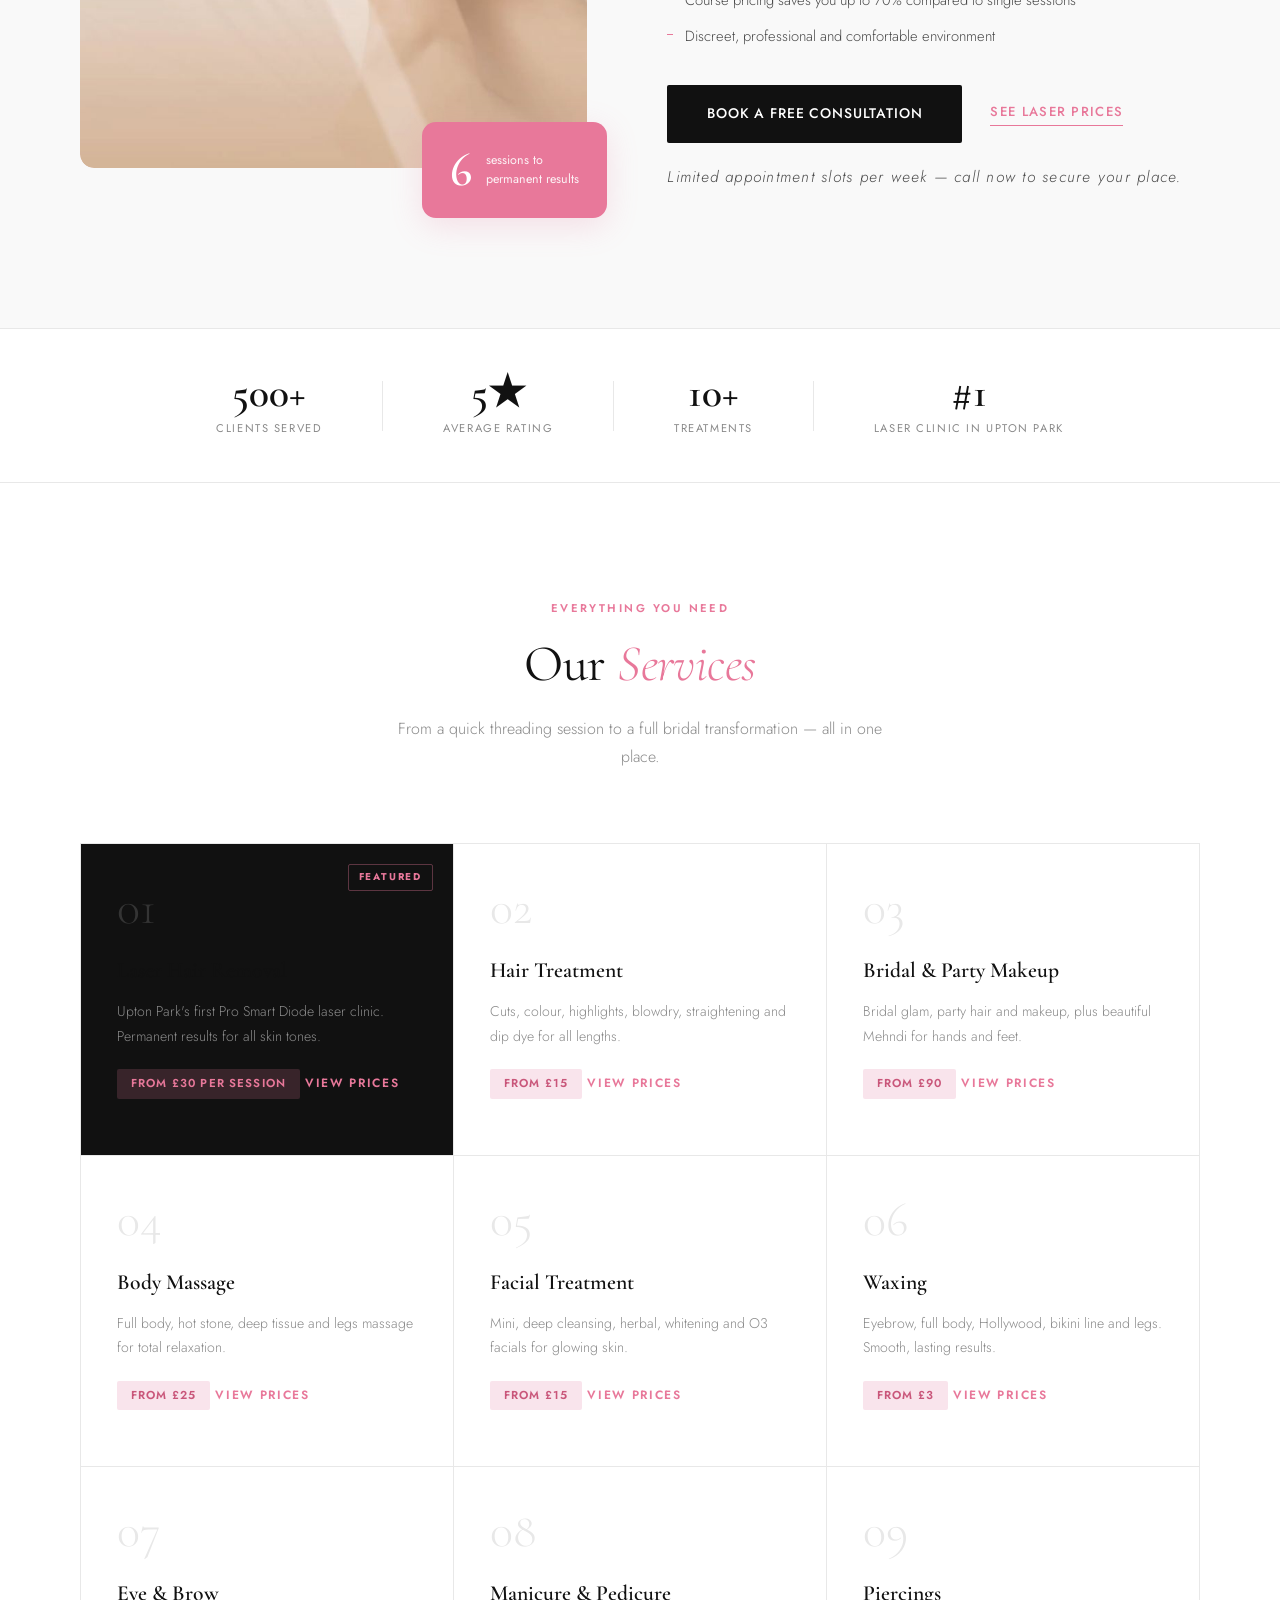
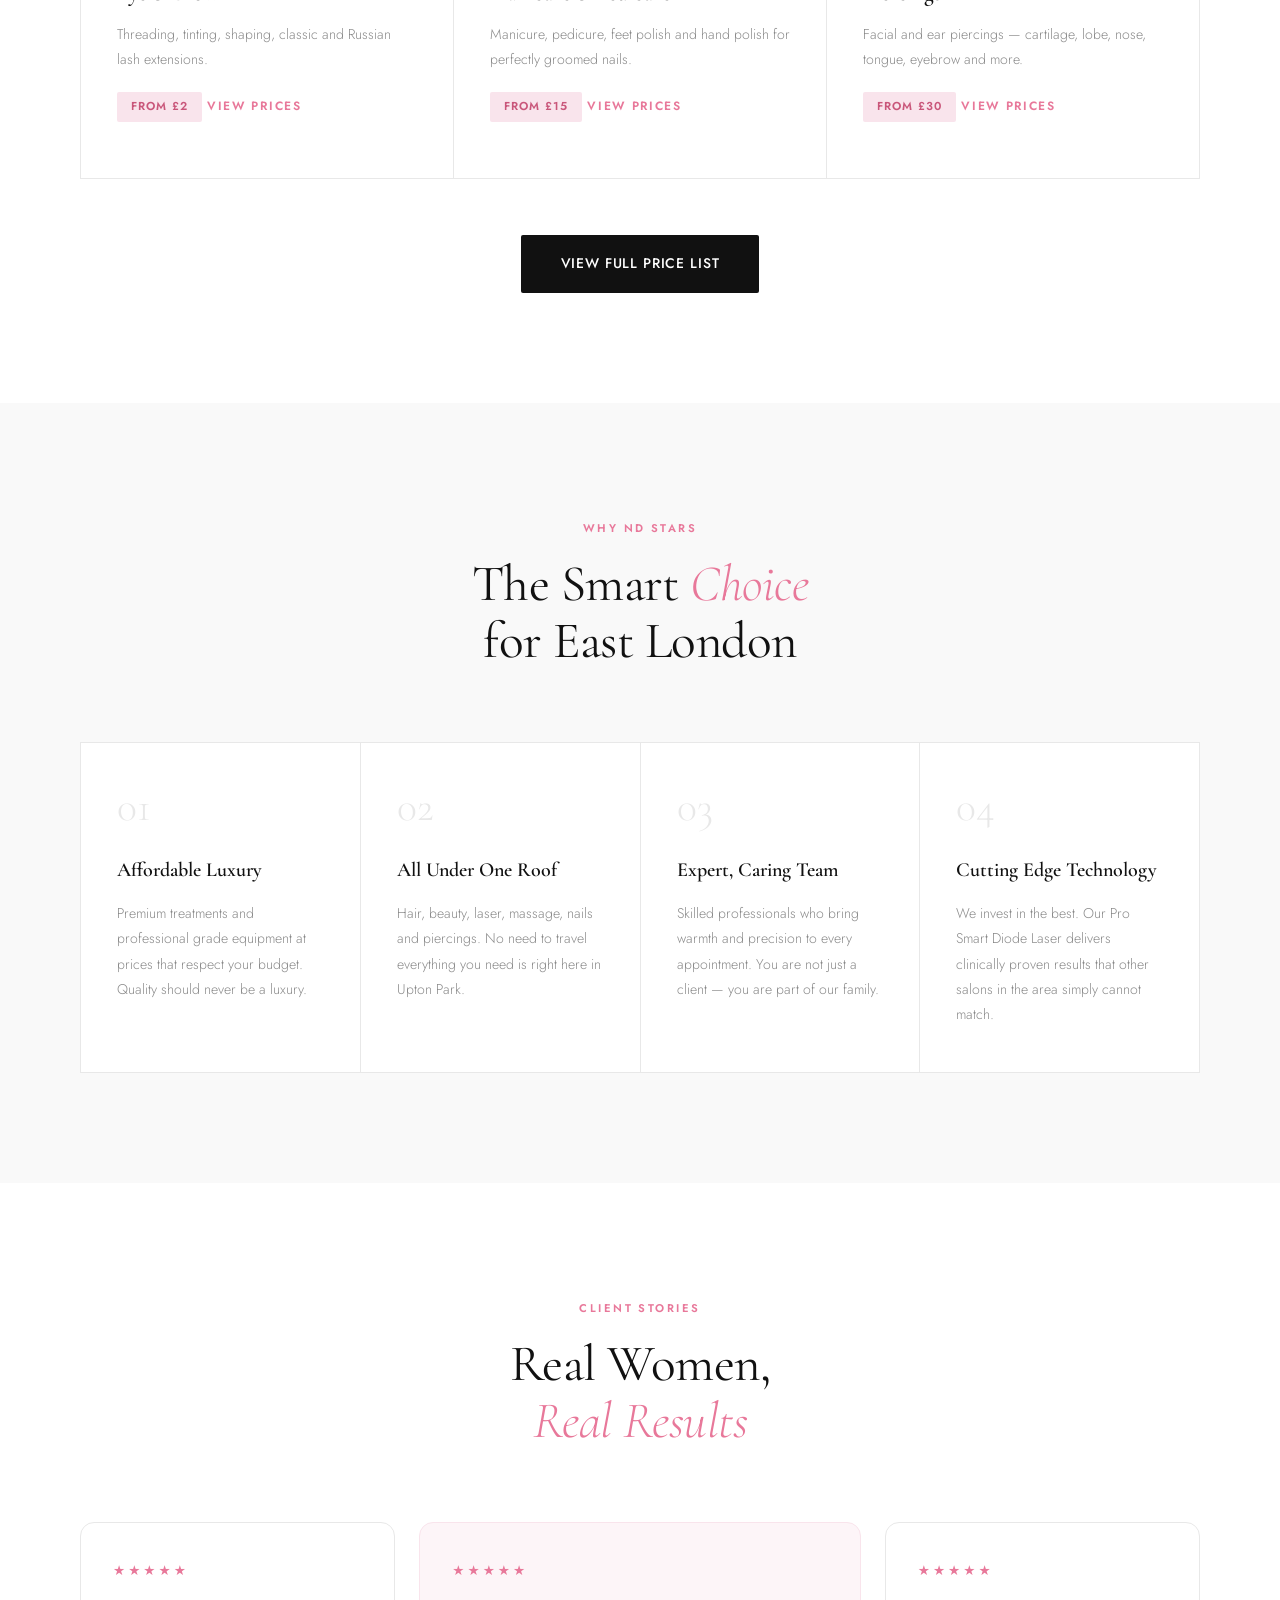
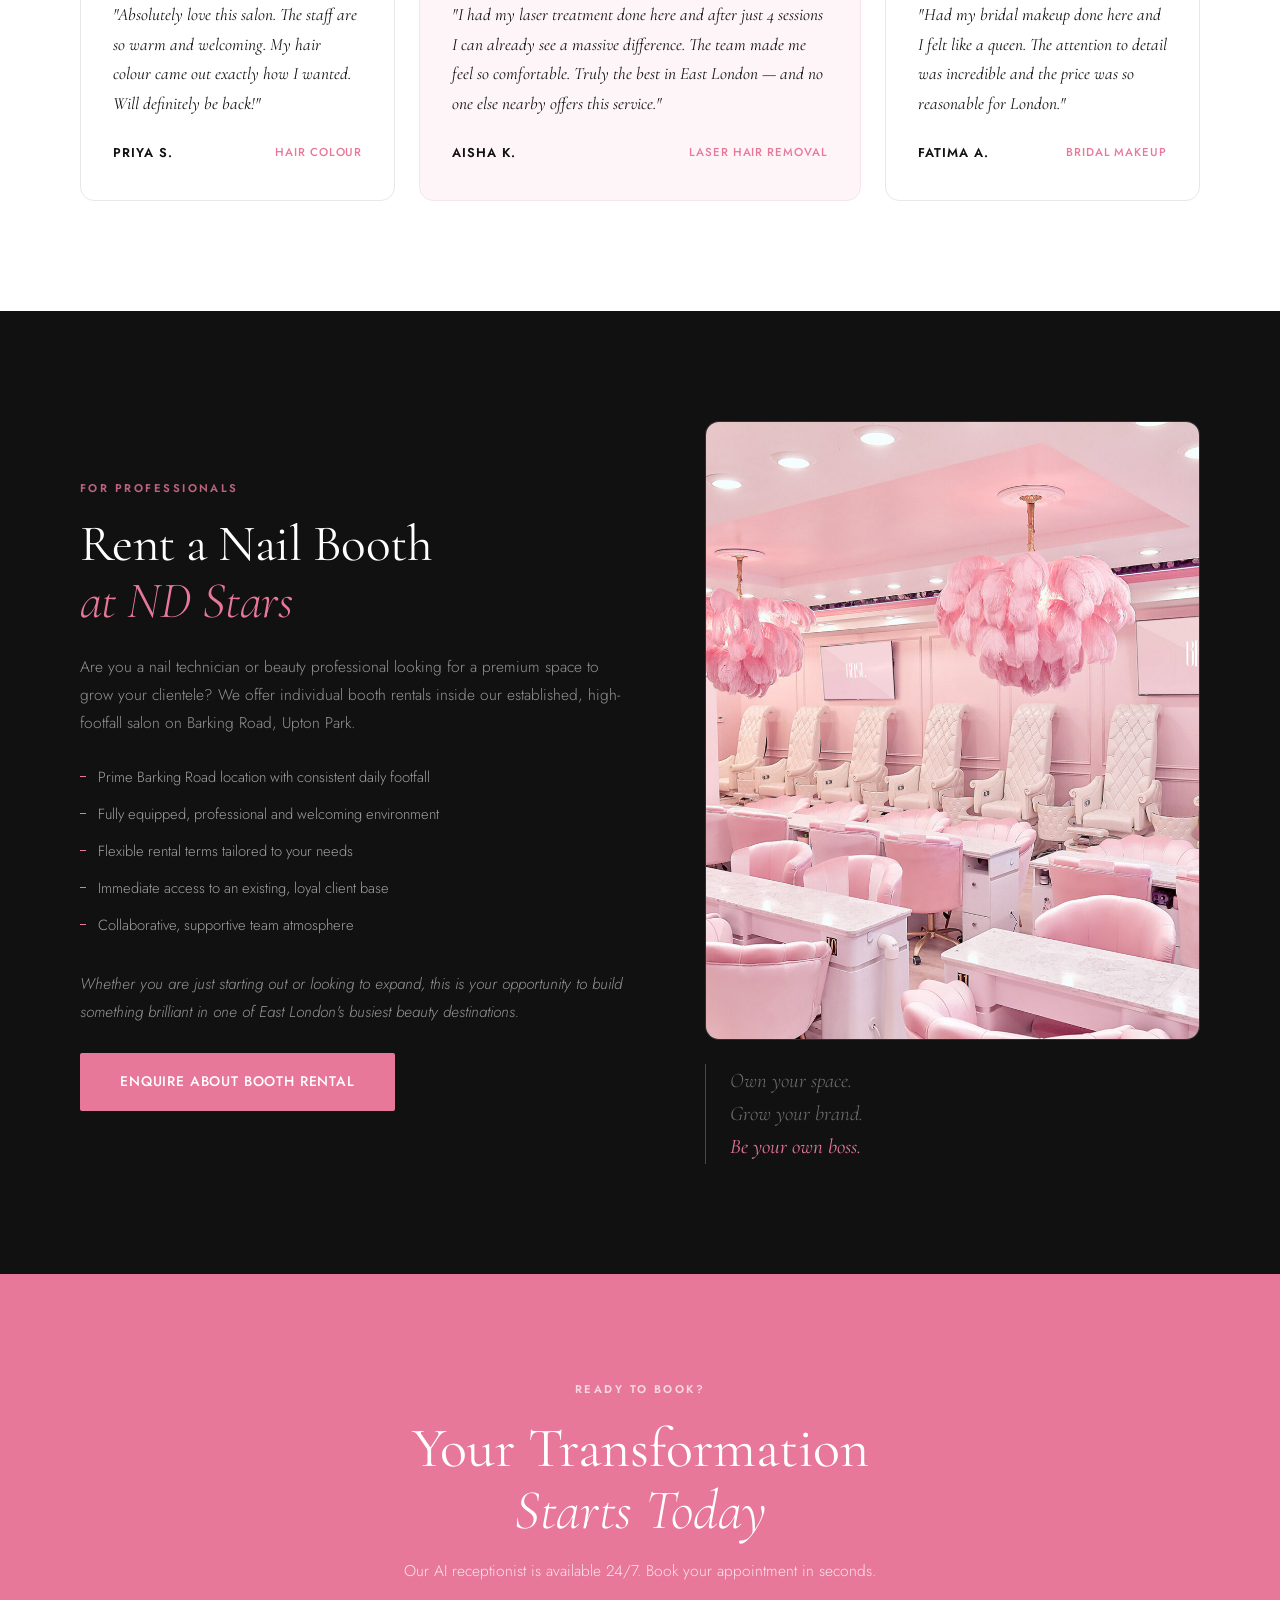
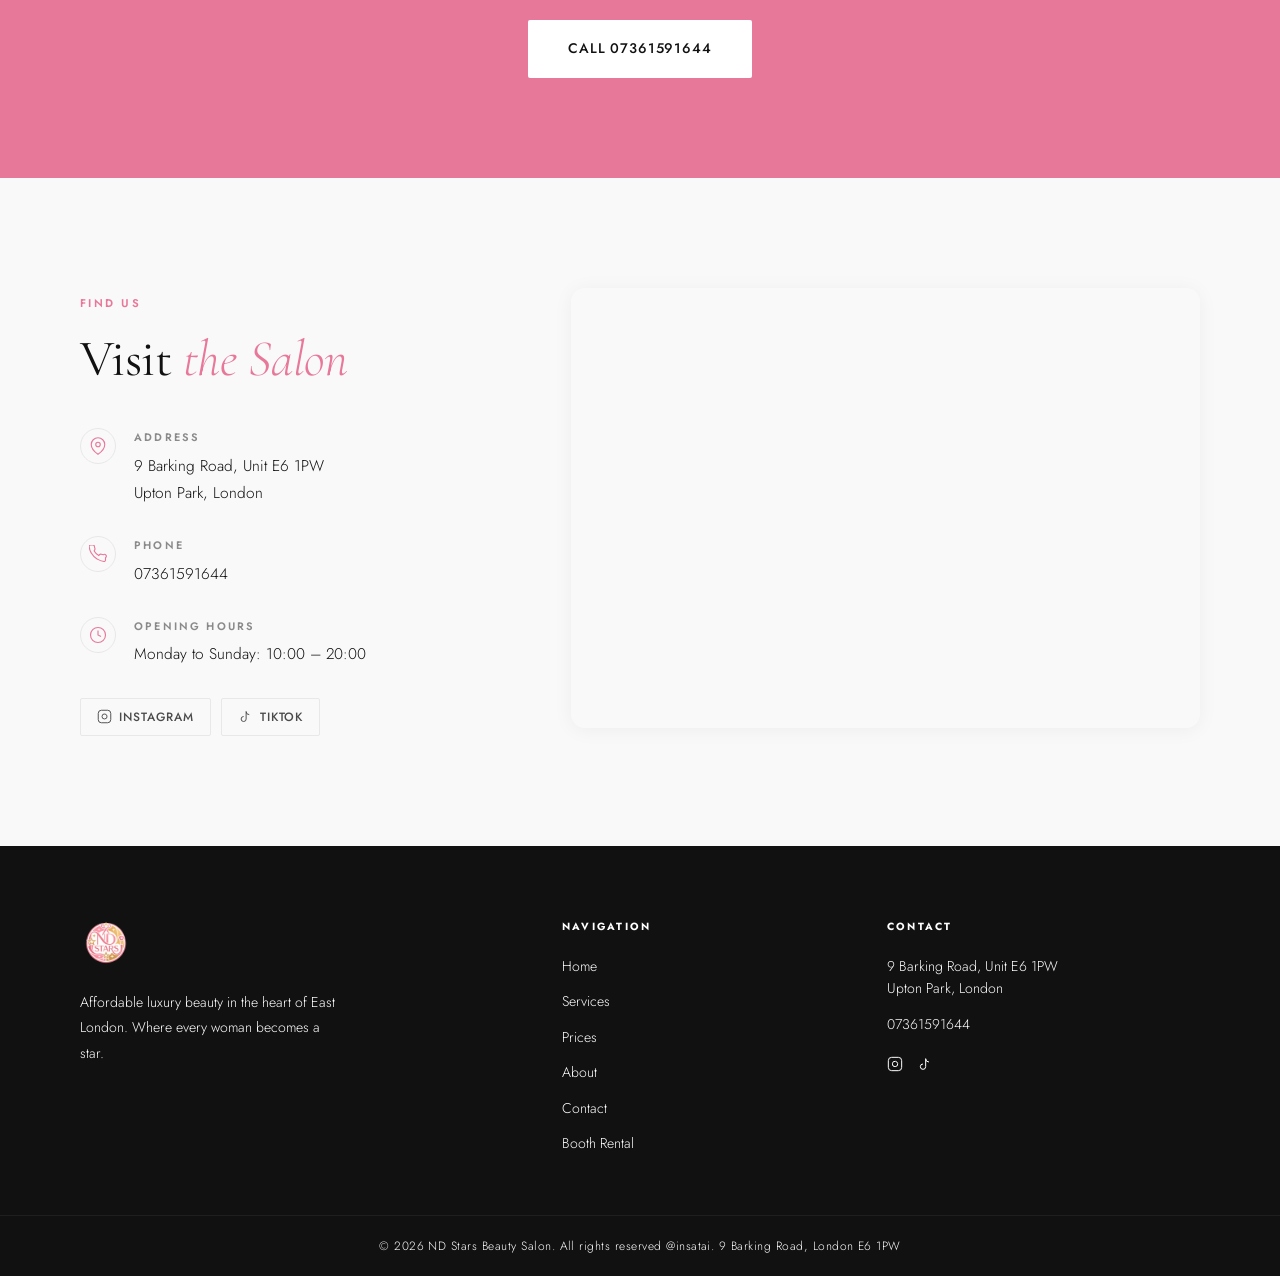
==== commit 4ba728c1: "agged social media handle in the header" ====
--- a/index.html
+++ b/index.html
@@ -47,6 +47,14 @@
         <a href="about.html" class="nav-link">About</a>
         <a href="index.html#contact" class="nav-link">Contact</a>
       </nav>
+      <div class="header-socials">
+        <a href="https://www.instagram.com/n.d.stars?igsh=MXExNG5oNnY0d25obw%3D%3D&utm_source=qr" aria-label="Instagram" target="_blank" rel="noopener">
+          <svg width="18" height="18" viewBox="0 0 24 24" fill="none" stroke="currentColor" stroke-width="1.5"><rect x="2" y="2" width="20" height="20" rx="5"/><path d="M16 11.37A4 4 0 1112.63 8 4 4 0 0116 11.37z"/><line x1="17.5" y1="6.5" x2="17.51" y2="6.5"/></svg>
+        </a>
+        <a href="https://www.tiktok.com/@n.d.stars?_r=1&_t=ZN-94YLyaTE8RC" aria-label="TikTok" target="_blank" rel="noopener">
+          <svg width="18" height="18" viewBox="0 0 24 24" fill="none" stroke="currentColor" stroke-width="1.5"><path d="M9 12a4 4 0 104 4V4a5 5 0 005 5"/></svg>
+        </a>
+      </div>
       <a href="tel:07361591644" class="btn btn-primary header-cta">Book Now</a>
       <button class="burger" id="burger" aria-label="Toggle menu">
         <span></span><span></span><span></span>
@@ -58,7 +66,7 @@
   <section class="hero" id="home">
     <div class="hero-bg">
       <div class="hero-placeholder">
-        <img src="hero.jpg" />
+        <img src="img2.jpg" />
       </div>
       <div class="hero-overlay"></div>
     </div>
--- a/style.css
+++ b/style.css
@@ -275,6 +275,22 @@
 }
 
 .header-cta { font-size: 0.8rem; padding: 11px 26px; }
+
+.header-socials {
+  display: flex;
+  align-items: center;
+  gap: 14px;
+}
+
+.header-socials a {
+  color: var(--dark);
+  opacity: 0.55;
+  transition: opacity var(--trans);
+  display: flex;
+  align-items: center;
+}
+
+.header-socials a:hover { opacity: 1; }
 
 .burger {
   display: none;
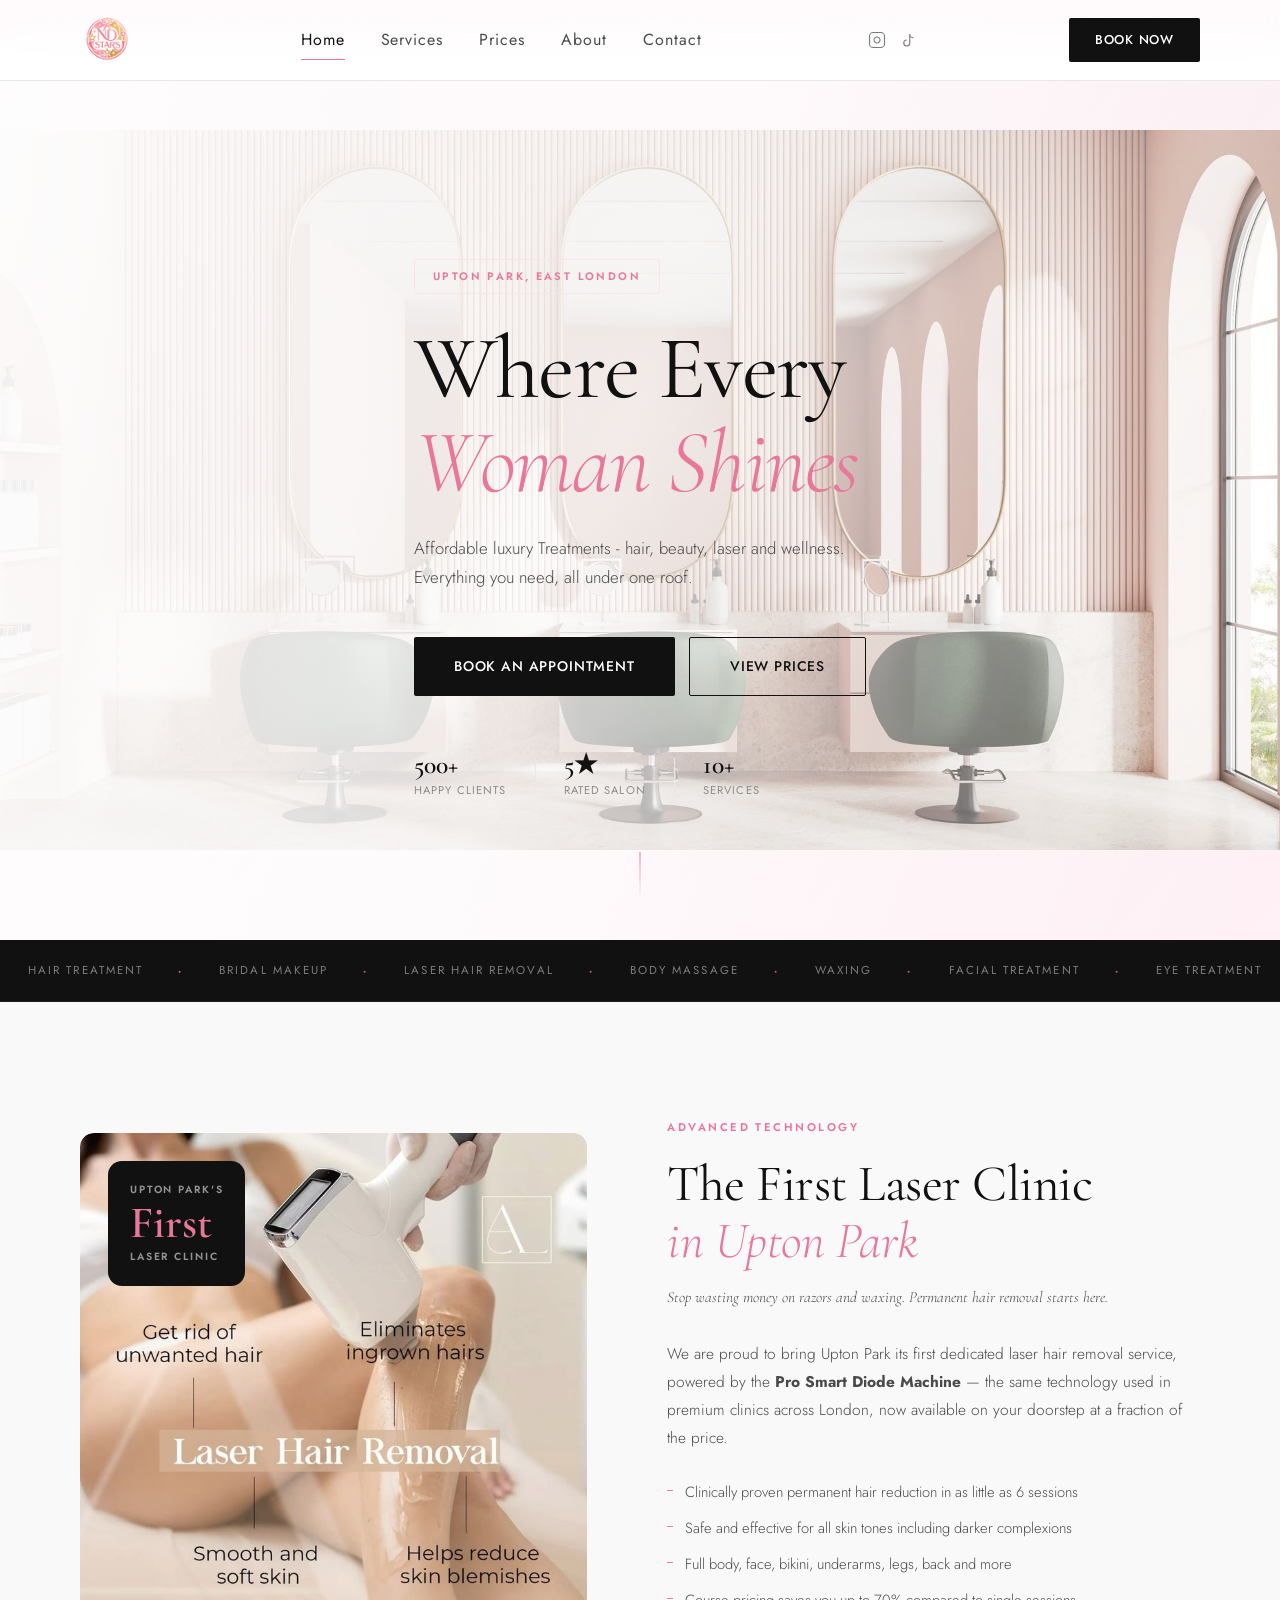
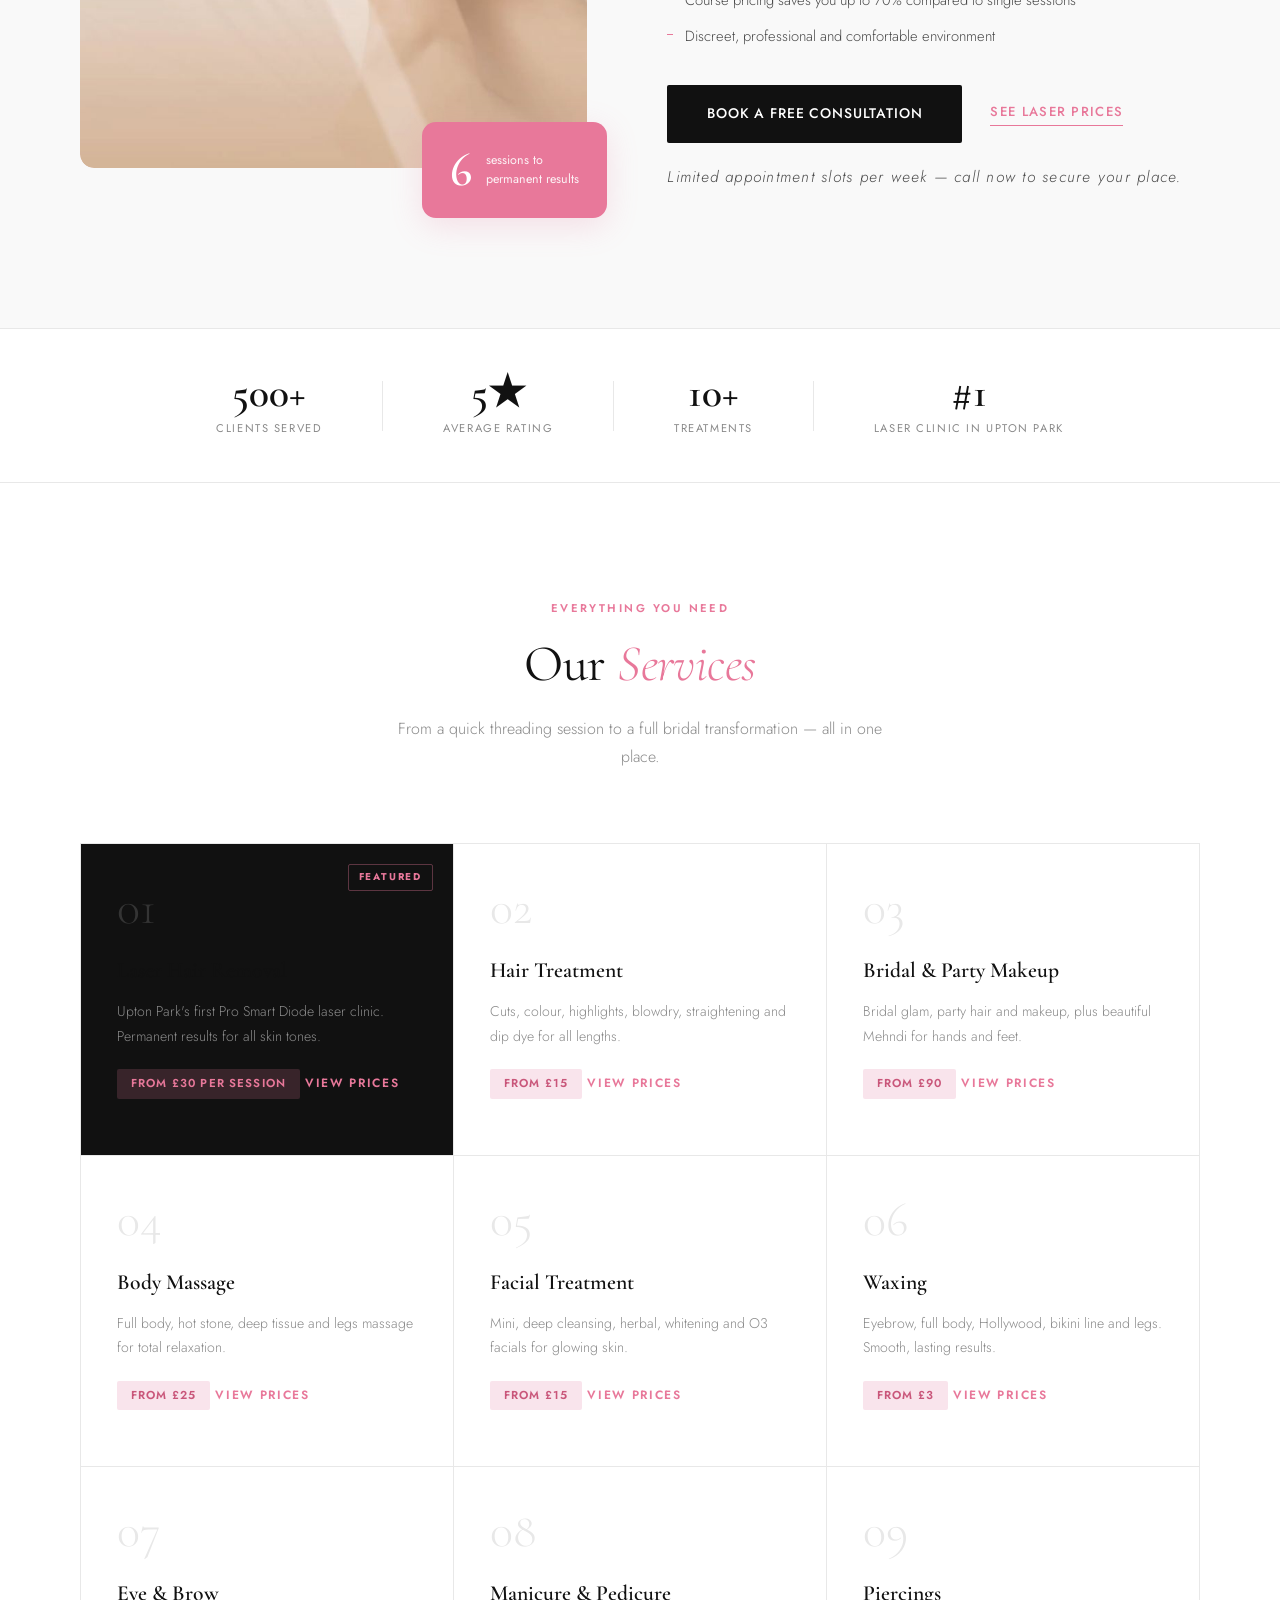
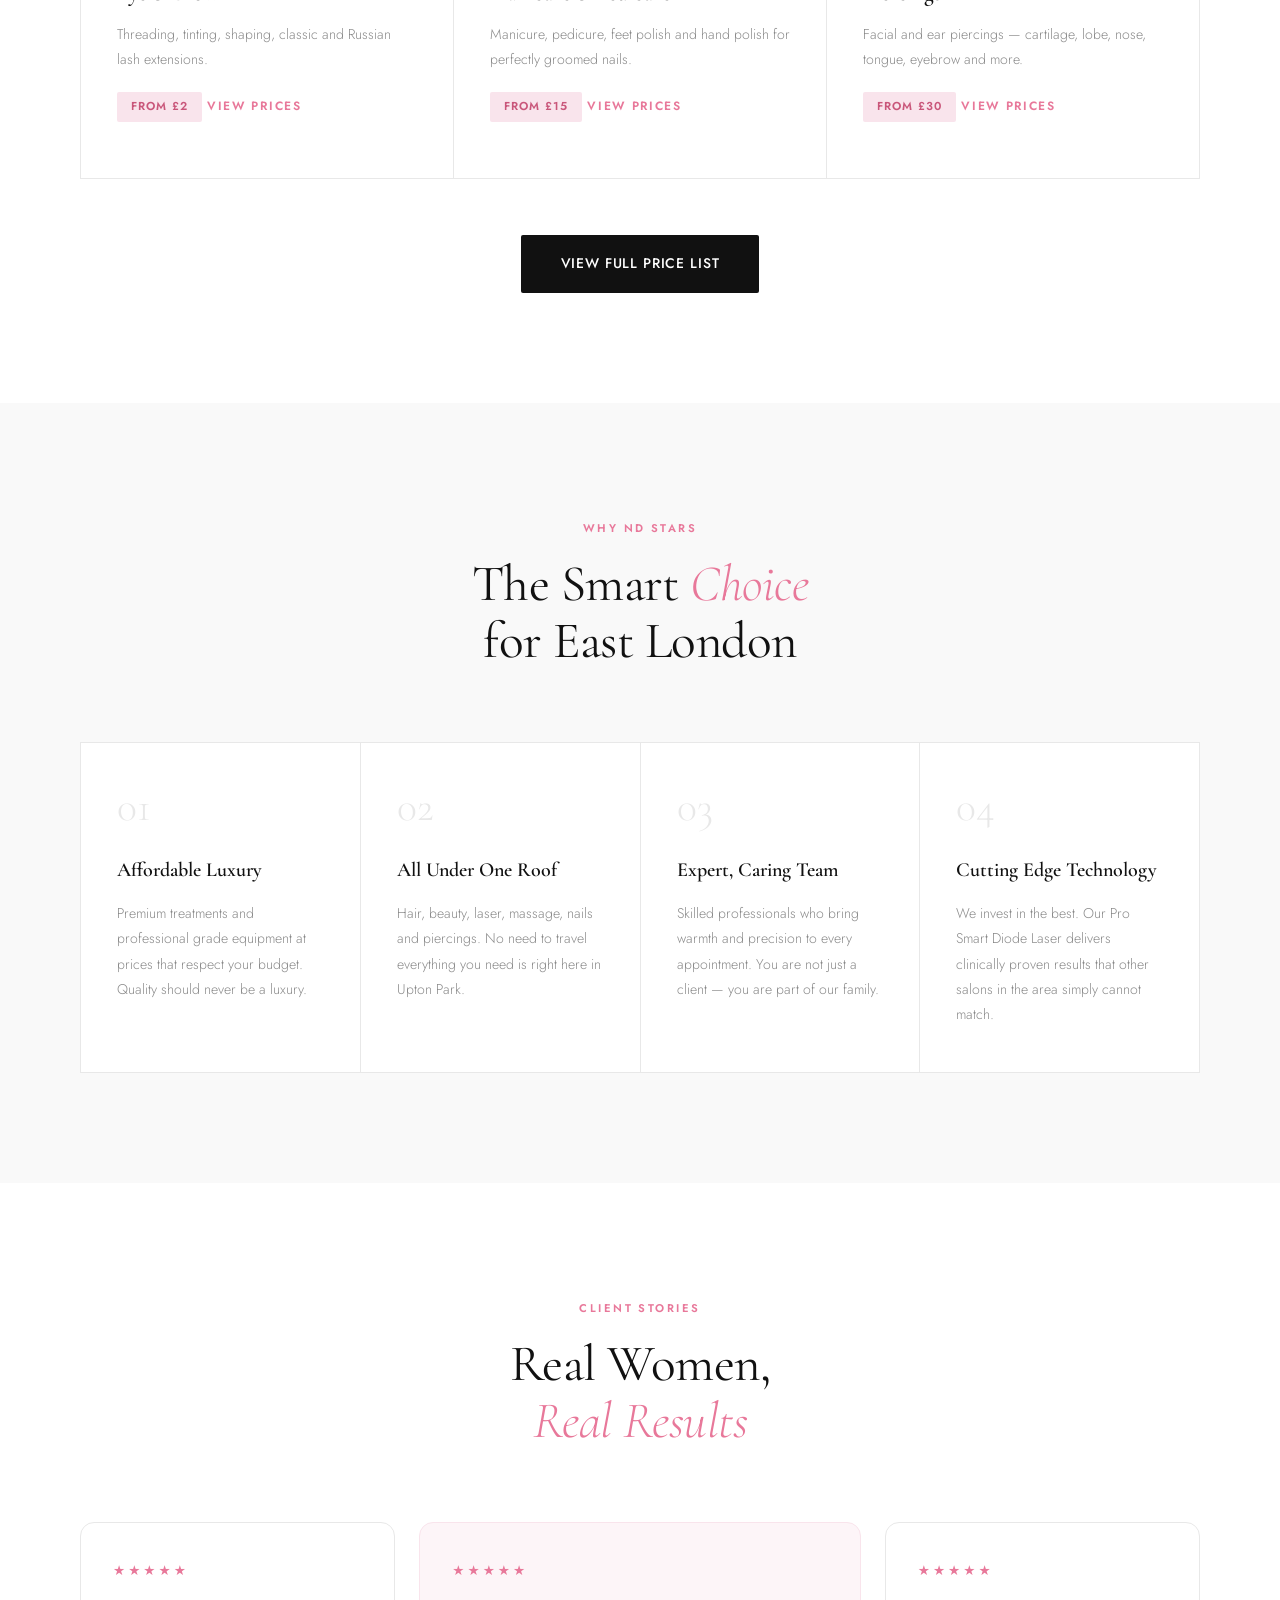
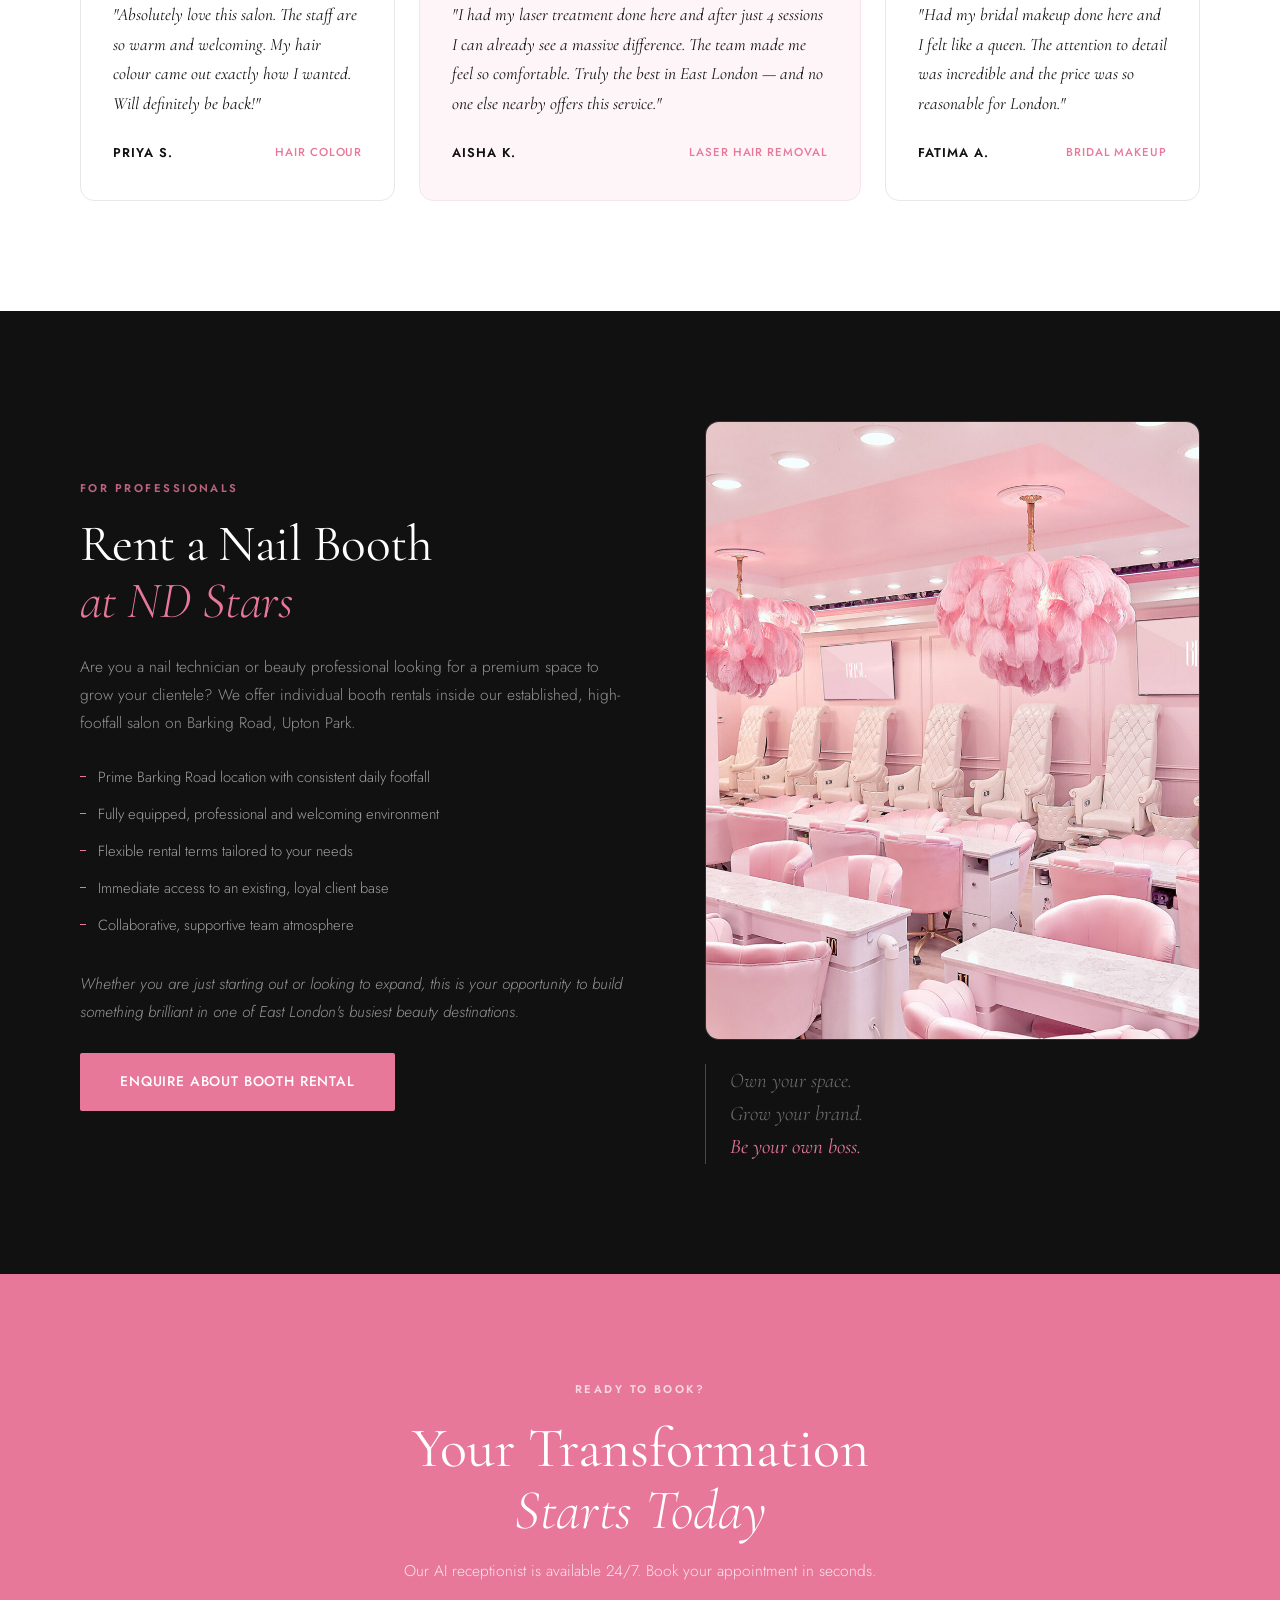
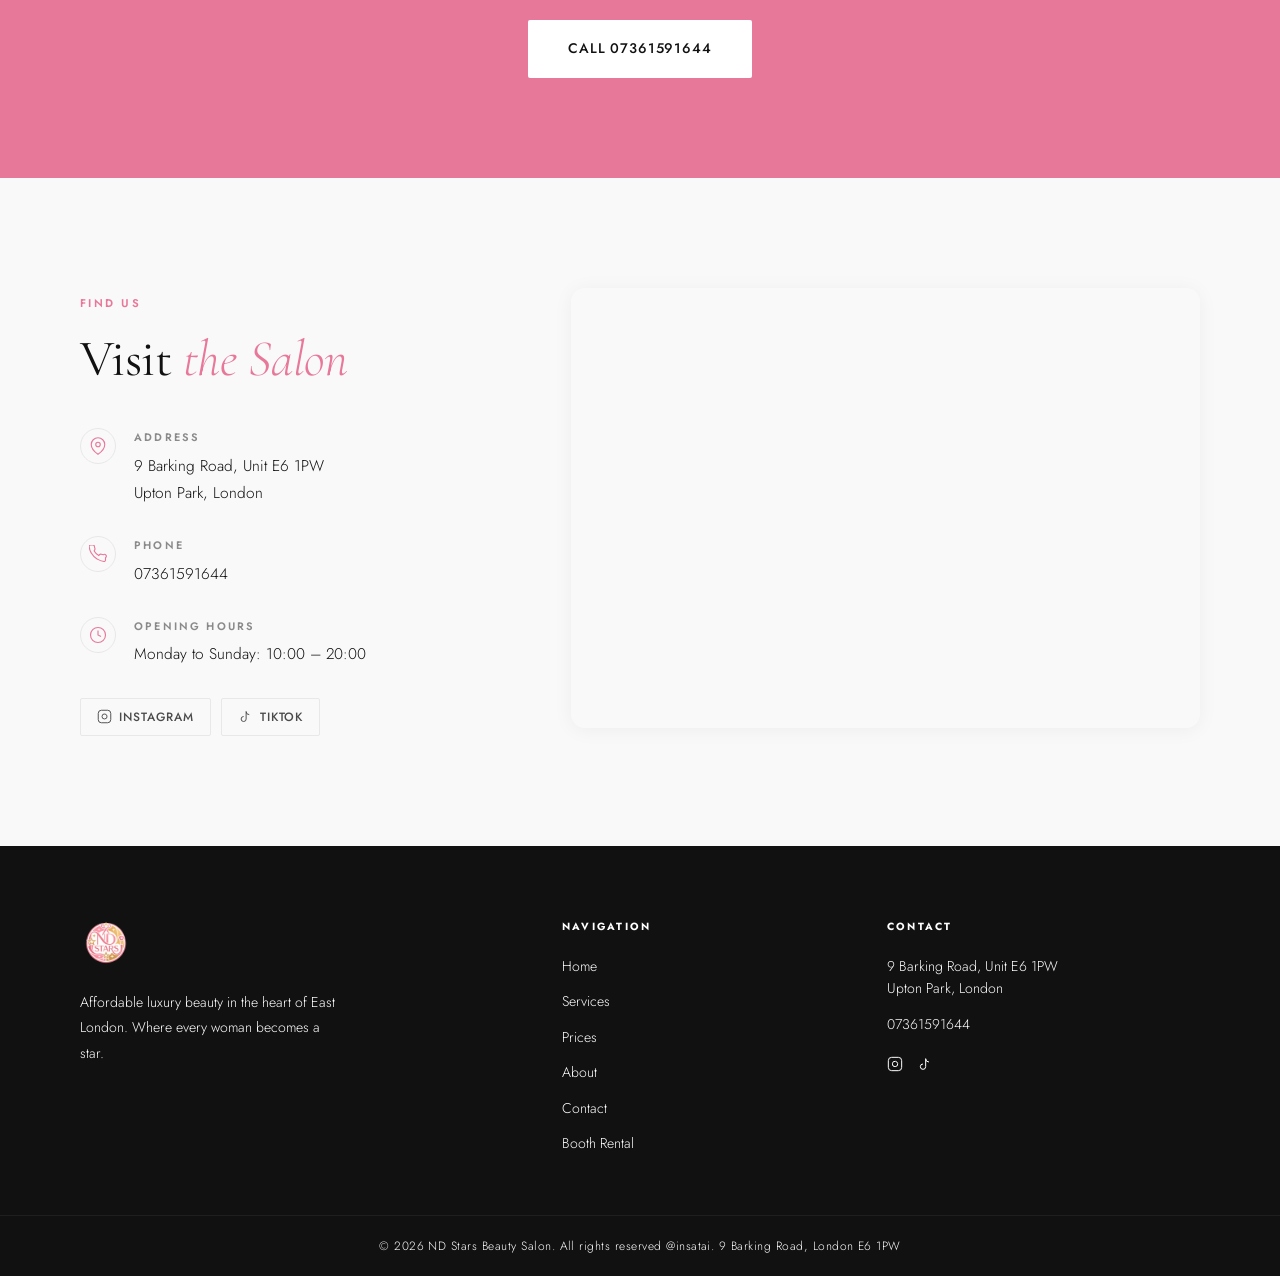
==== commit fda42f27: "changed the hero bg" ====
--- a/index.html
+++ b/index.html
@@ -66,7 +66,7 @@
   <section class="hero" id="home">
     <div class="hero-bg">
       <div class="hero-placeholder">
-        <img src="img2.jpg" />
+        <img src="hero.jpg" />
       </div>
       <div class="hero-overlay"></div>
     </div>
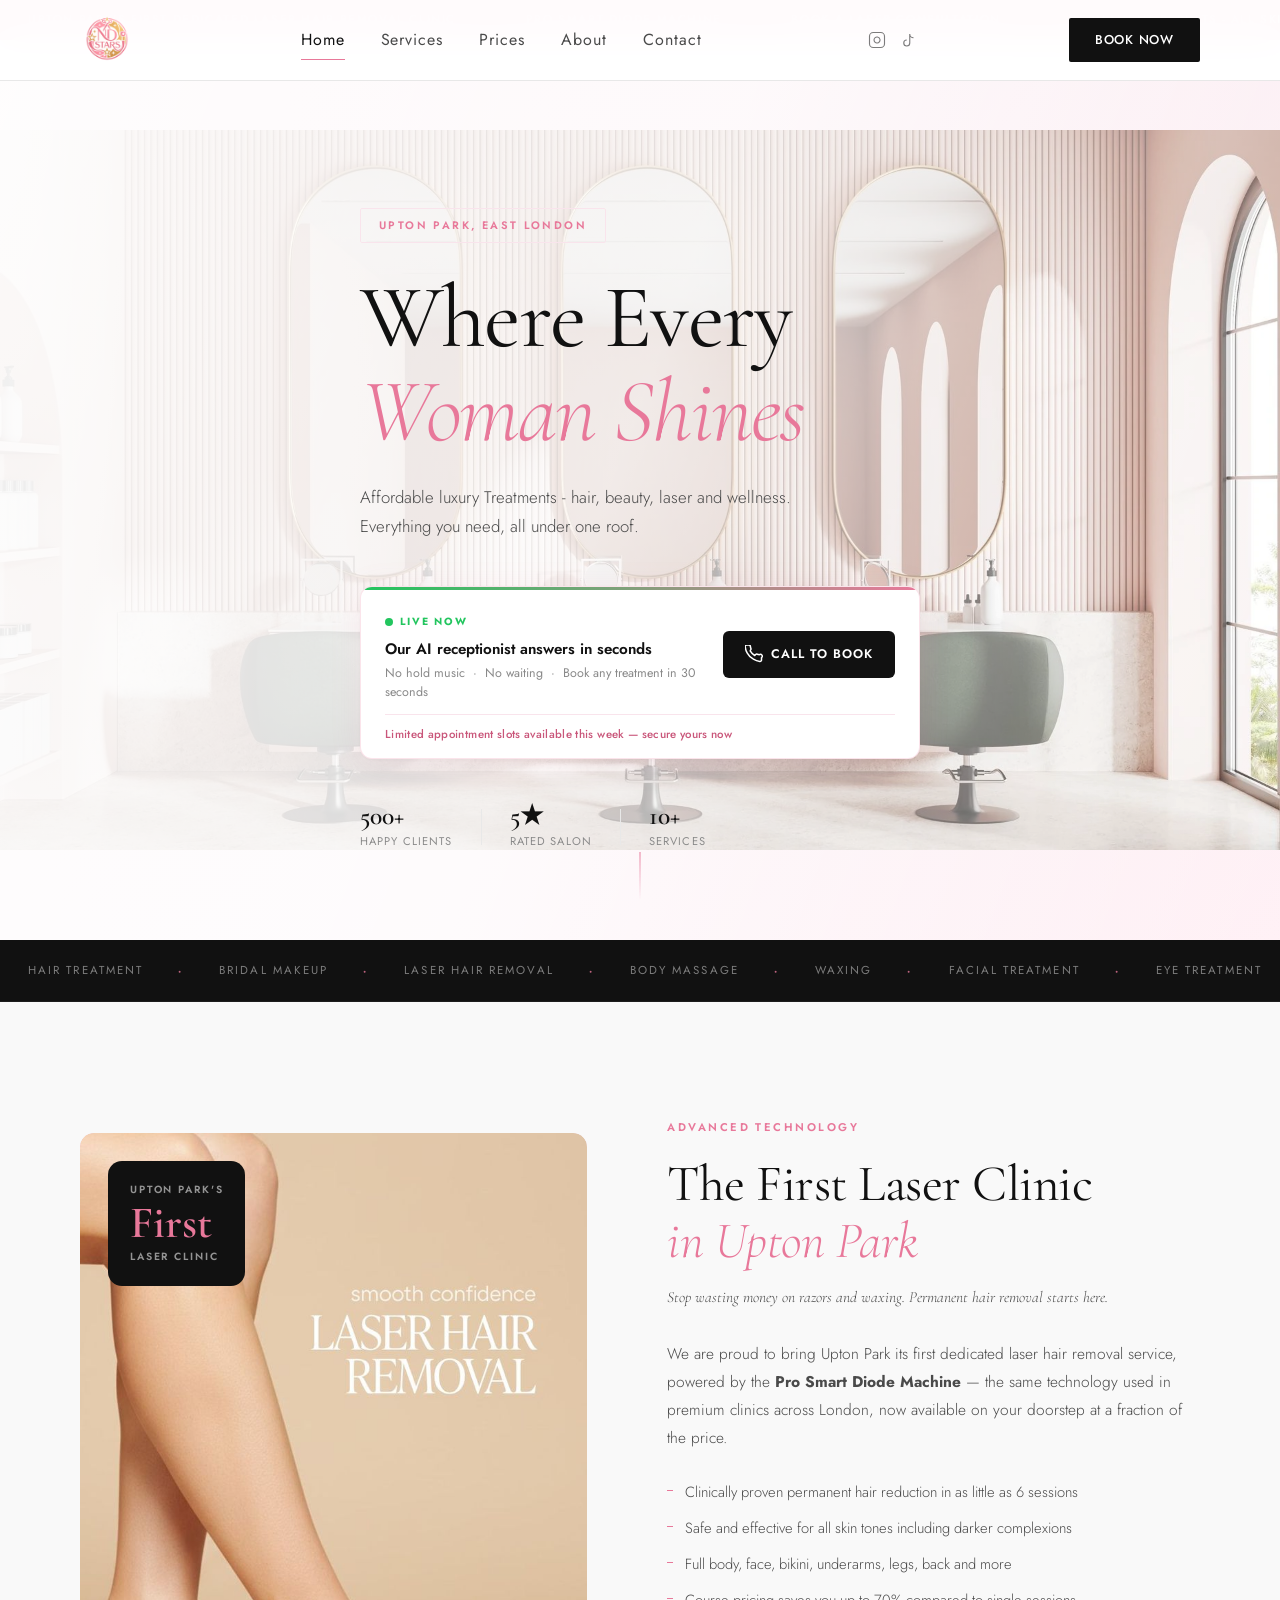
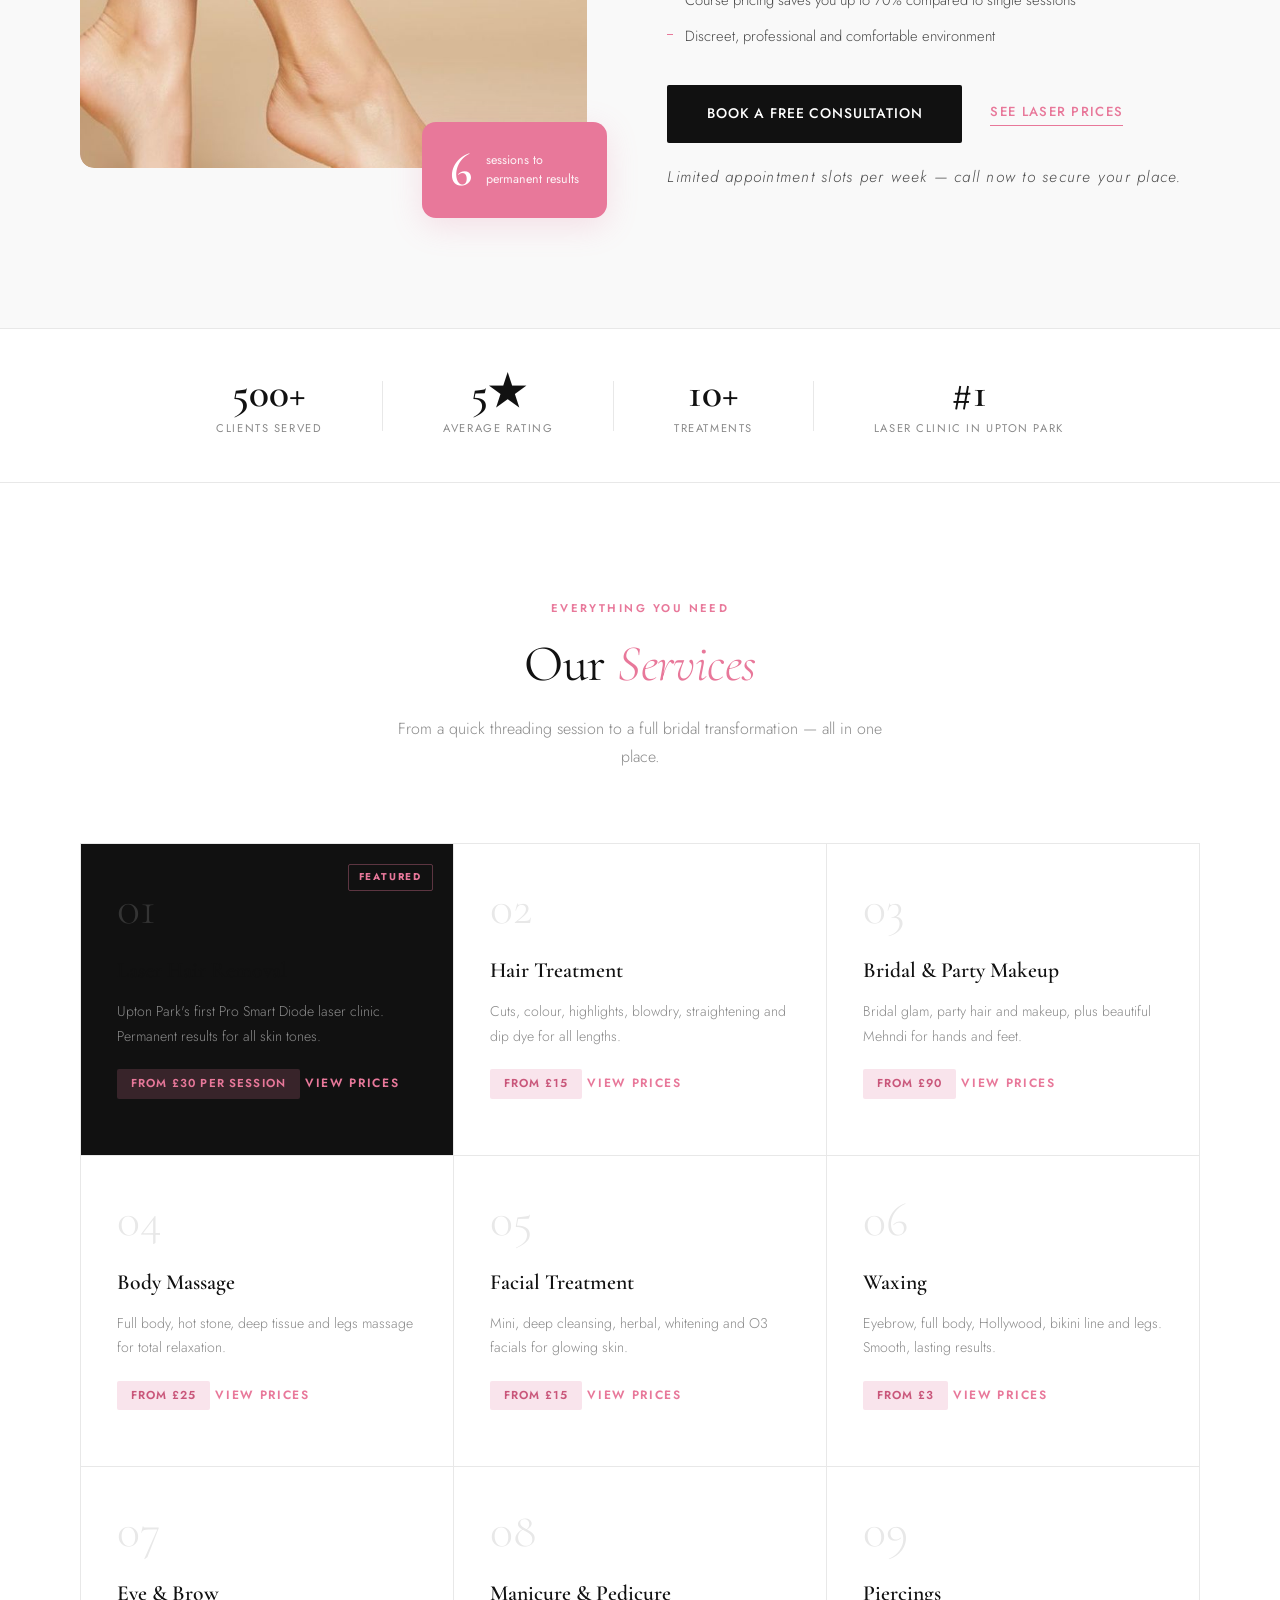
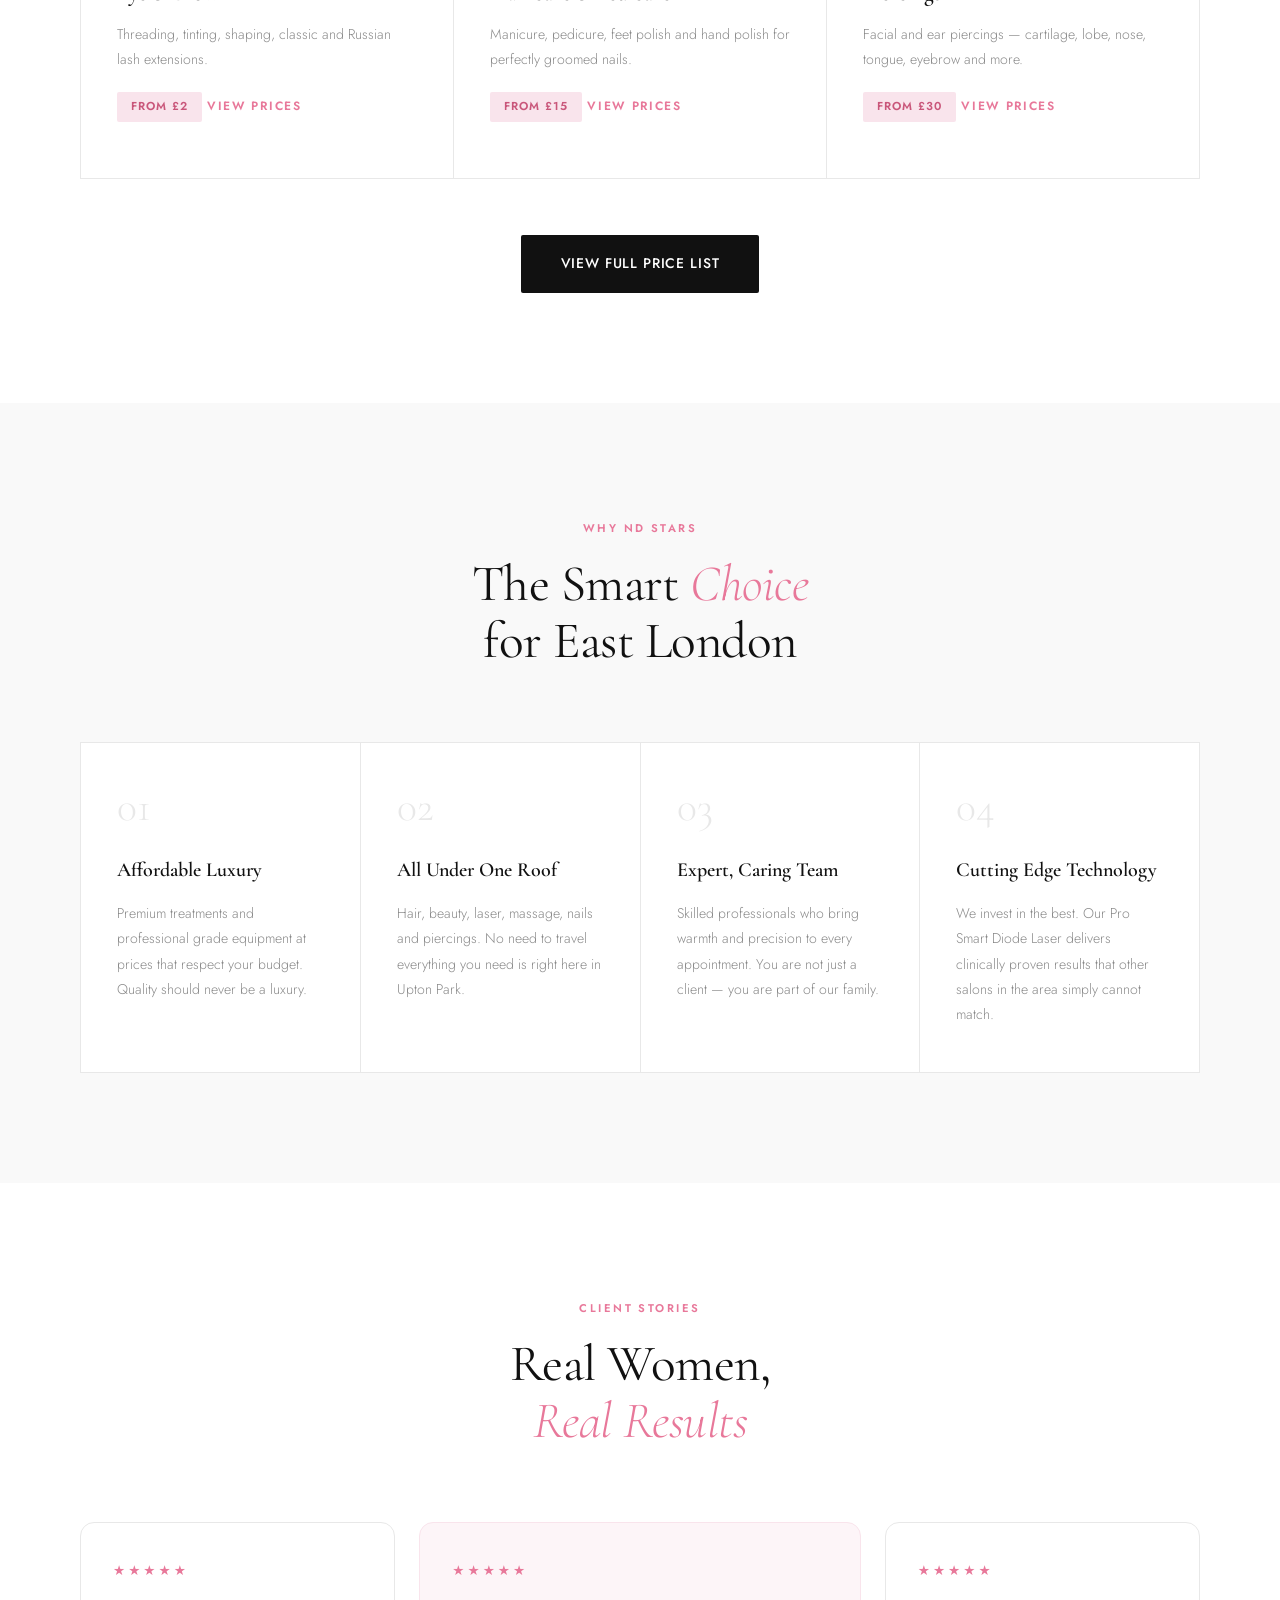
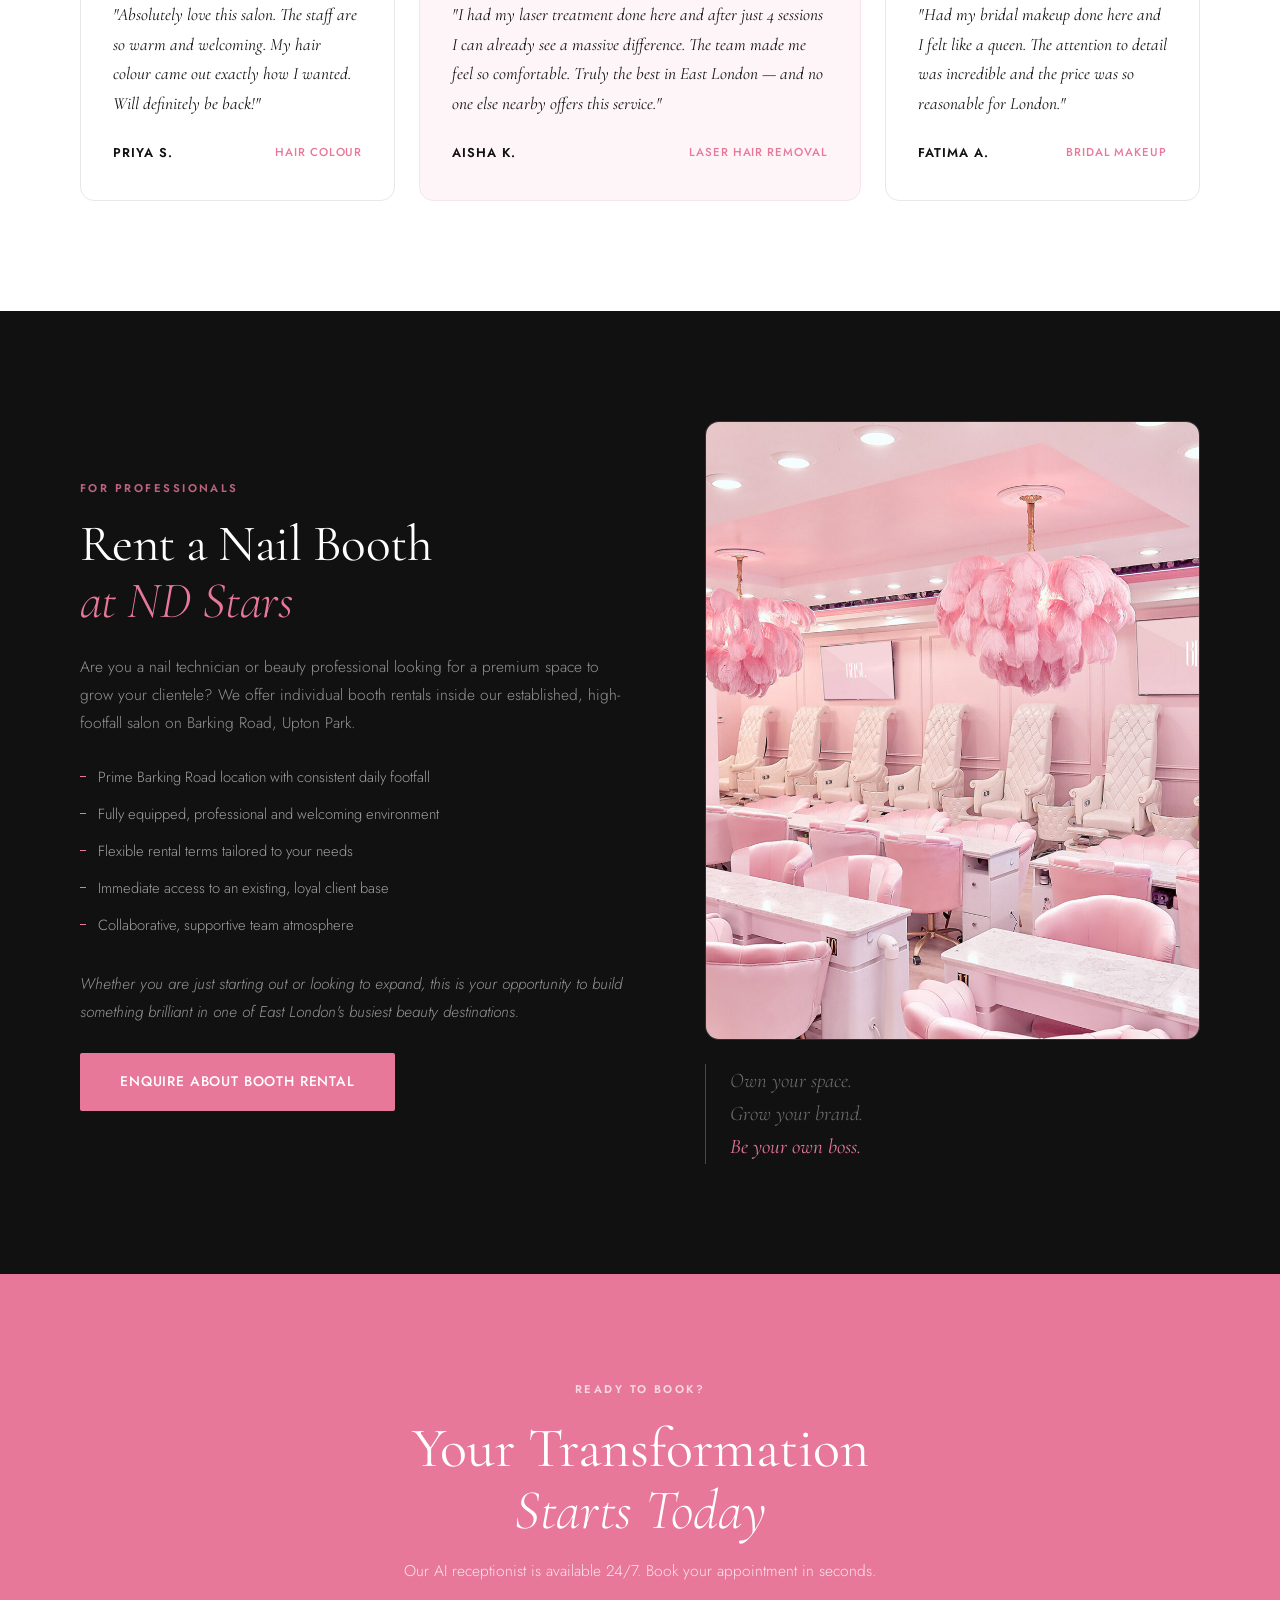
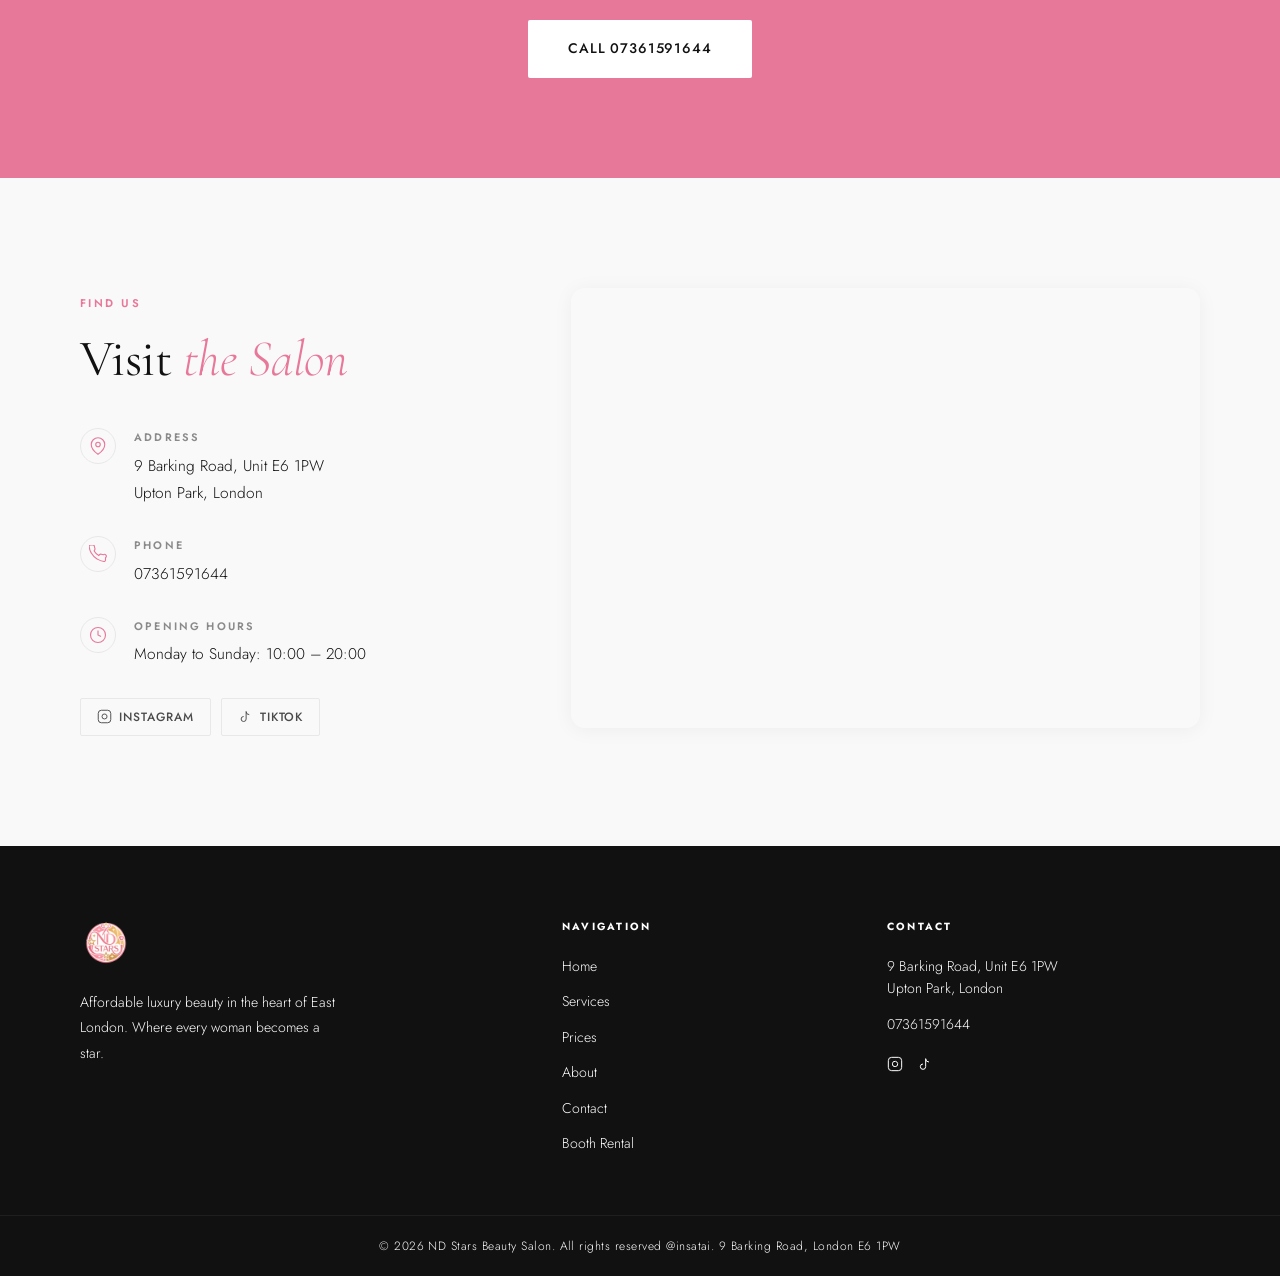
==== commit f3e486ca: "edited the hero sectiona nd added the ai recptionist CTA" ====
--- a/index.html
+++ b/index.html
@@ -78,10 +78,25 @@
       <p class="hero-sub animate-fade-up" style="animation-delay:0.38s">
         Affordable luxury Treatments - hair, beauty, laser and wellness.<br />Everything you need, all under one roof.
       </p>
-      <div class="hero-actions animate-fade-up" style="animation-delay:0.54s">
-        <a href="tel:07860125557" class="btn btn-primary btn-lg">Book an Appointment</a>
-        <a href="menu.html" class="btn btn-outline btn-lg">View Prices</a>
-      </div>
+      <!-- AI BOOKING CARD -->
+      <div class="hero-ai-card animate-fade-up" style="animation-delay:0.54s">
+        <div class="hac-inner">
+          <div class="hac-left">
+            <div class="hac-live">
+              <span class="hac-dot"></span>
+              <span class="hac-live-label">Live Now</span>
+            </div>
+            <p class="hac-headline">Our AI receptionist answers in seconds</p>
+            <p class="hac-sub">No hold music &nbsp;·&nbsp; No waiting &nbsp;·&nbsp; Book any treatment in 30 seconds</p>
+          </div>
+          <a href="tel:07361591644" class="hac-cta">
+            <svg width="18" height="18" viewBox="0 0 24 24" fill="none" stroke="currentColor" stroke-width="2" stroke-linecap="round" stroke-linejoin="round"><path d="M22 16.92v3a2 2 0 01-2.18 2 19.79 19.79 0 01-8.63-3.07A19.5 19.5 0 013.07 10.8 19.79 19.79 0 01.22 2.18 2 2 0 012.18 0h3a2 2 0 012 1.72c.127.96.361 1.903.7 2.81a2 2 0 01-.45 2.11L6.91 7.91a16 16 0 006.06 6.06l1.28-1.28a2 2 0 012.11-.45c.907.339 1.85.573 2.81.7A2 2 0 0122 16.92z"/></svg>
+            Call to Book
+          </a>
+        </div>
+        <p class="hac-urgency">Limited appointment slots available this week — secure yours now</p>
+      </div>
+
       <div class="hero-trust animate-fade-up" style="animation-delay:0.7s">
         <div class="trust-item">
           <span class="trust-num">500+</span>
@@ -134,7 +149,7 @@
       <div class="laser-visual reveal">
         <div class="laser-img-wrap">
           <div class="laser-placeholder">
-             <img src="laser1.jpg" alt="ND Stars Beauty Salon" class="laser-fill-img" />
+             <img src="laser.jpg" alt="ND Stars Beauty Salon" class="laser-fill-img" />
           </div>
           <div class="laser-float-badge">
             <span class="lfb-top">Upton Park's</span>
@@ -439,6 +454,21 @@
     </div>
   </footer>
 
+  <!-- STICKY MOBILE BOOK BAR -->
+  <div class="sticky-book" id="stickyBook" aria-label="Book via AI">
+    <div class="sb-left">
+      <span class="sb-dot"></span>
+      <div class="sb-text">
+        <span class="sb-title">AI Receptionist — Live Now</span>
+        <span class="sb-sub">No wait &nbsp;·&nbsp; Books in 30 seconds</span>
+      </div>
+    </div>
+    <a href="tel:07361591644" class="sb-cta">
+      <svg width="16" height="16" viewBox="0 0 24 24" fill="none" stroke="currentColor" stroke-width="2" stroke-linecap="round" stroke-linejoin="round"><path d="M22 16.92v3a2 2 0 01-2.18 2 19.79 19.79 0 01-8.63-3.07A19.5 19.5 0 013.07 10.8 19.79 19.79 0 01.22 2.18 2 2 0 012.18 0h3a2 2 0 012 1.72c.127.96.361 1.903.7 2.81a2 2 0 01-.45 2.11L6.91 7.91a16 16 0 006.06 6.06l1.28-1.28a2 2 0 012.11-.45c.907.339 1.85.573 2.81.7A2 2 0 0122 16.92z"/></svg>
+      Call Now
+    </a>
+  </div>
+
   <script src="main.js"></script>
 </body>
 </html>
--- a/style.css
+++ b/style.css
@@ -428,6 +428,195 @@
   height: 36px;
   background: var(--border);
 }
+
+/* ===== HERO AI BOOKING CARD ===== */
+.hero-ai-card {
+  background: var(--white);
+  border: 1px solid rgba(232,120,154,0.2);
+  border-radius: 12px;
+  padding: 20px 24px 14px;
+  margin-bottom: 44px;
+  max-width: 560px;
+  box-shadow: 0 4px 32px rgba(232,120,154,0.1), 0 1px 4px rgba(0,0,0,0.04);
+  position: relative;
+  overflow: hidden;
+}
+
+.hero-ai-card::before {
+  content: '';
+  position: absolute;
+  top: 0; left: 0; right: 0;
+  height: 3px;
+  background: linear-gradient(90deg, #22c55e 0%, var(--pink) 100%);
+}
+
+.hac-inner {
+  display: flex;
+  align-items: center;
+  justify-content: space-between;
+  gap: 20px;
+  margin-bottom: 12px;
+}
+
+.hac-left { flex: 1; min-width: 0; }
+
+.hac-live {
+  display: inline-flex;
+  align-items: center;
+  gap: 7px;
+  margin-bottom: 8px;
+}
+
+.hac-dot {
+  width: 8px;
+  height: 8px;
+  border-radius: 50%;
+  background: #22c55e;
+  flex-shrink: 0;
+  animation: pulseDot 2s ease-in-out infinite;
+}
+
+.hac-live-label {
+  font-size: 0.65rem;
+  font-weight: 700;
+  letter-spacing: 0.18em;
+  text-transform: uppercase;
+  color: #22c55e;
+}
+
+.hac-headline {
+  font-size: 0.95rem;
+  font-weight: 600;
+  color: var(--dark);
+  line-height: 1.35;
+  margin-bottom: 5px;
+}
+
+.hac-sub {
+  font-size: 0.78rem;
+  color: var(--light);
+  font-weight: 400;
+  line-height: 1.5;
+}
+
+.hac-cta {
+  display: inline-flex;
+  align-items: center;
+  gap: 8px;
+  background: var(--dark);
+  color: var(--white);
+  font-family: var(--body);
+  font-size: 0.78rem;
+  font-weight: 600;
+  letter-spacing: 0.08em;
+  text-transform: uppercase;
+  padding: 13px 22px;
+  border-radius: 6px;
+  white-space: nowrap;
+  flex-shrink: 0;
+  transition: var(--trans);
+  cursor: pointer;
+}
+
+.hac-cta:hover {
+  background: var(--pink);
+  transform: translateY(-1px);
+  box-shadow: var(--shadow-pink);
+}
+
+.hac-urgency {
+  font-size: 0.72rem;
+  color: var(--pink-dark);
+  font-weight: 500;
+  letter-spacing: 0.03em;
+  padding-top: 10px;
+  border-top: 1px solid var(--pink-light);
+}
+
+@keyframes pulseDot {
+  0%, 100% { box-shadow: 0 0 0 3px rgba(34,197,94,0.2); }
+  50%       { box-shadow: 0 0 0 7px rgba(34,197,94,0.07); }
+}
+
+/* ===== STICKY MOBILE BOOK BAR ===== */
+.sticky-book {
+  display: none;
+  position: fixed;
+  bottom: 0; left: 0; right: 0;
+  z-index: 300;
+  background: var(--dark);
+  padding: 14px 20px calc(14px + env(safe-area-inset-bottom));
+  align-items: center;
+  justify-content: space-between;
+  gap: 12px;
+  box-shadow: 0 -4px 24px rgba(0,0,0,0.2);
+  transform: translateY(100%);
+  transition: transform 0.45s cubic-bezier(0.4,0,0.2,1);
+}
+
+.sticky-book.visible { transform: translateY(0); }
+
+.sb-left {
+  display: flex;
+  align-items: center;
+  gap: 12px;
+  min-width: 0;
+}
+
+.sb-dot {
+  width: 9px;
+  height: 9px;
+  border-radius: 50%;
+  background: #22c55e;
+  flex-shrink: 0;
+  animation: pulseDot 2s ease-in-out infinite;
+}
+
+.sb-text {
+  display: flex;
+  flex-direction: column;
+  gap: 2px;
+  min-width: 0;
+}
+
+.sb-title {
+  font-size: 0.8rem;
+  font-weight: 600;
+  color: var(--white);
+  letter-spacing: 0.02em;
+  white-space: nowrap;
+  overflow: hidden;
+  text-overflow: ellipsis;
+}
+
+.sb-sub {
+  font-size: 0.68rem;
+  color: rgba(255,255,255,0.5);
+  letter-spacing: 0.04em;
+  white-space: nowrap;
+}
+
+.sb-cta {
+  display: inline-flex;
+  align-items: center;
+  gap: 7px;
+  background: var(--pink);
+  color: var(--white);
+  font-family: var(--body);
+  font-size: 0.78rem;
+  font-weight: 700;
+  letter-spacing: 0.1em;
+  text-transform: uppercase;
+  padding: 12px 22px;
+  border-radius: 6px;
+  white-space: nowrap;
+  flex-shrink: 0;
+  transition: background var(--trans);
+  cursor: pointer;
+  min-height: 44px;
+}
+
+.sb-cta:hover { background: var(--pink-dark); }
 
 .hero-scroll {
   position: absolute;
@@ -1677,20 +1866,112 @@
 }
 
 @media (max-width: 768px) {
-  :root { --gap: 80px; }
+  :root { --gap: 72px; }
   .container { padding: 0 20px; }
   .services-grid { grid-template-columns: 1fr; }
   .why-grid { grid-template-columns: 1fr; }
   .testi-grid { grid-template-columns: 1fr; }
   .footer-inner { grid-template-columns: 1fr; gap: 40px; }
-  .hero-title { font-size: 3rem; }
-  .hero-actions { flex-direction: column; align-items: flex-start; }
-  .proof-inner { gap: 32px; }
+
+  /* Sticky book bar — show on mobile */
+  .sticky-book { display: flex; }
+
+  /* Hero — mobile-first */
+  .hero { min-height: 100svh; align-items: flex-end; padding-bottom: 90px; }
+  .hero-overlay {
+    background: linear-gradient(
+      180deg,
+      rgba(255,255,255,0.55) 0%,
+      rgba(255,255,255,0.92) 38%,
+      rgba(255,255,255,0.98) 100%
+    );
+  }
+  .hero-content { padding-top: 100px; max-width: 100%; }
+  .hero-title { font-size: clamp(2.6rem, 10vw, 3.2rem); margin-bottom: 18px; }
+  .hero-sub { font-size: 0.97rem; margin-bottom: 28px; }
+  .hero-actions {
+    flex-direction: column;
+    align-items: stretch;
+    gap: 12px;
+    margin-bottom: 16px;
+  }
+  .hero-actions .btn { width: 100%; justify-content: center; min-height: 52px; }
+
+  /* AI card — stack on mobile */
+  .hero-ai-card { max-width: 100%; padding: 16px 18px 12px; margin-bottom: 28px; }
+  .hac-inner { flex-direction: column; align-items: flex-start; gap: 14px; }
+  .hac-cta { width: 100%; justify-content: center; min-height: 48px; }
+
+  .hero-trust { gap: 18px; flex-wrap: wrap; }
+  .trust-num { font-size: 1.3rem; }
+
+  /* Proof strip */
+  .proof-inner { gap: 20px; flex-wrap: wrap; justify-content: center; }
+  .proof-line { display: none; }
+
+  /* Section headers */
+  .section-header { margin-bottom: 44px; }
+  .section-title { font-size: clamp(2rem, 8vw, 2.8rem); }
+
+  /* Cards */
+  .service-card { padding: 28px 22px; }
+  .why-card { padding: 28px 22px; }
+
+  /* Laser */
+  .laser-benefits li { font-size: 0.88rem; }
+  .laser-cta-row { flex-direction: column; align-items: stretch; gap: 12px; }
+  .laser-cta-row .btn { width: 100%; justify-content: center; }
+
+  /* Testimonials */
+  .testi-card--lg { padding: 32px 24px; }
+
+  /* Contact */
+  .contact-item { gap: 12px; }
+
+  /* Footer */
+  .footer-top { padding: 52px 0 44px; }
+  .footer-col a, .footer-col p { font-size: 0.92rem; }
+
+  /* Dual price */
   .dual-price { gap: 24px; }
+
+  /* Header socials — hide on mobile to avoid clutter */
+  .header-socials { display: none; }
 }
 
 @media (max-width: 480px) {
+  :root { --gap: 60px; }
+  .container { padding: 0 16px; }
+
   .page-hero { padding-top: 120px; }
-  .tab-btn { font-size: 0.72rem; padding: 14px 16px; }
-  .hero-title { font-size: 2.4rem; }
-}
+  .tab-btn { font-size: 0.72rem; padding: 14px 14px; }
+
+  .hero-title { font-size: clamp(2.2rem, 11vw, 2.8rem); }
+  .hero-badge { font-size: 0.62rem; }
+  .hero-sub { font-size: 0.9rem; }
+
+  /* Buttons full-width on very small screens */
+  .btn-lg { padding: 15px 24px; font-size: 0.82rem; }
+
+  /* Ticker */
+  .ticker-track span { font-size: 0.65rem; padding: 0 18px; }
+
+  /* Services */
+  .services-grid { gap: 14px; }
+  .service-card { padding: 24px 18px; }
+  .sc-number { font-size: 2rem; }
+
+  /* Why us */
+  .why-grid { gap: 14px; }
+
+  /* Proof strip */
+  .proof-num { font-size: 1.6rem; }
+  .proof-item { min-width: 120px; }
+
+  /* Footer bottom */
+  .footer-bottom p { font-size: 0.7rem; text-align: center; }
+
+  /* Laser stat float */
+  .laser-float-stat { padding: 12px 16px; }
+  .lfs-num { font-size: 1.8rem; }
+}
